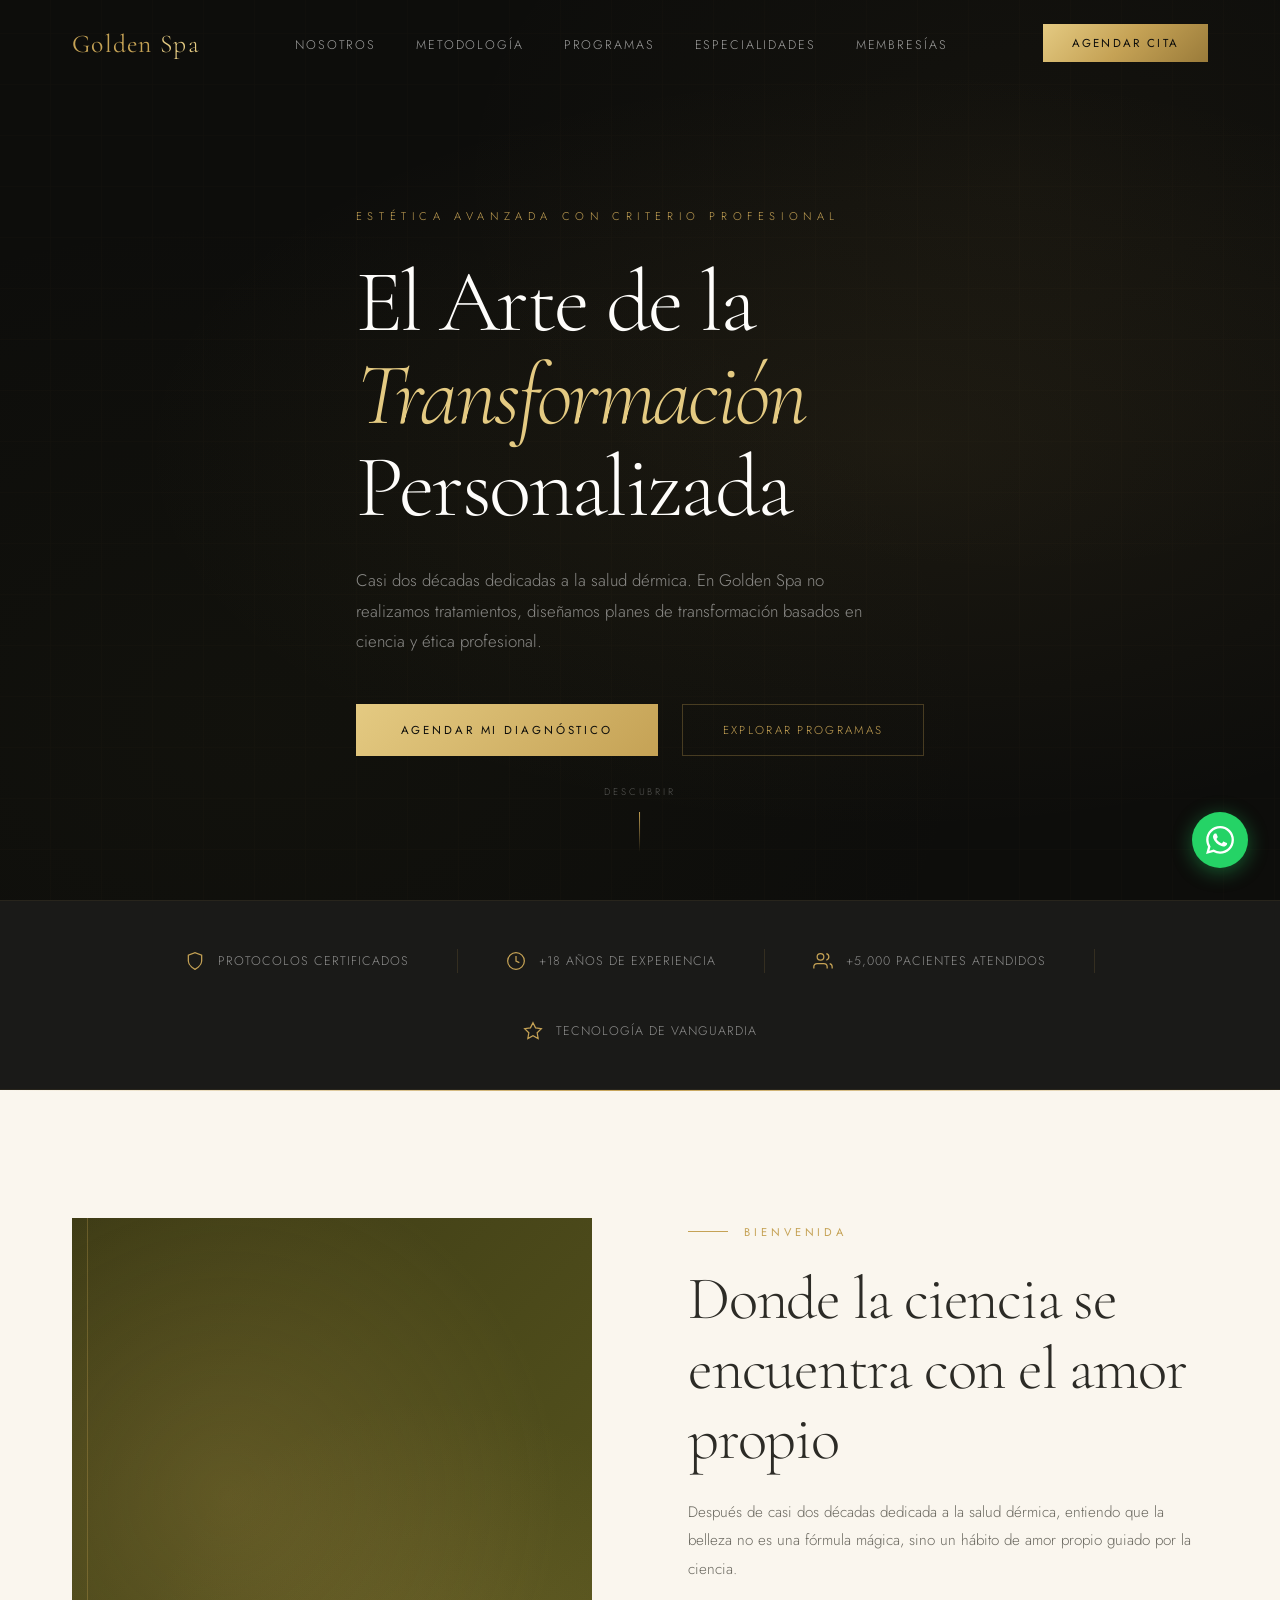
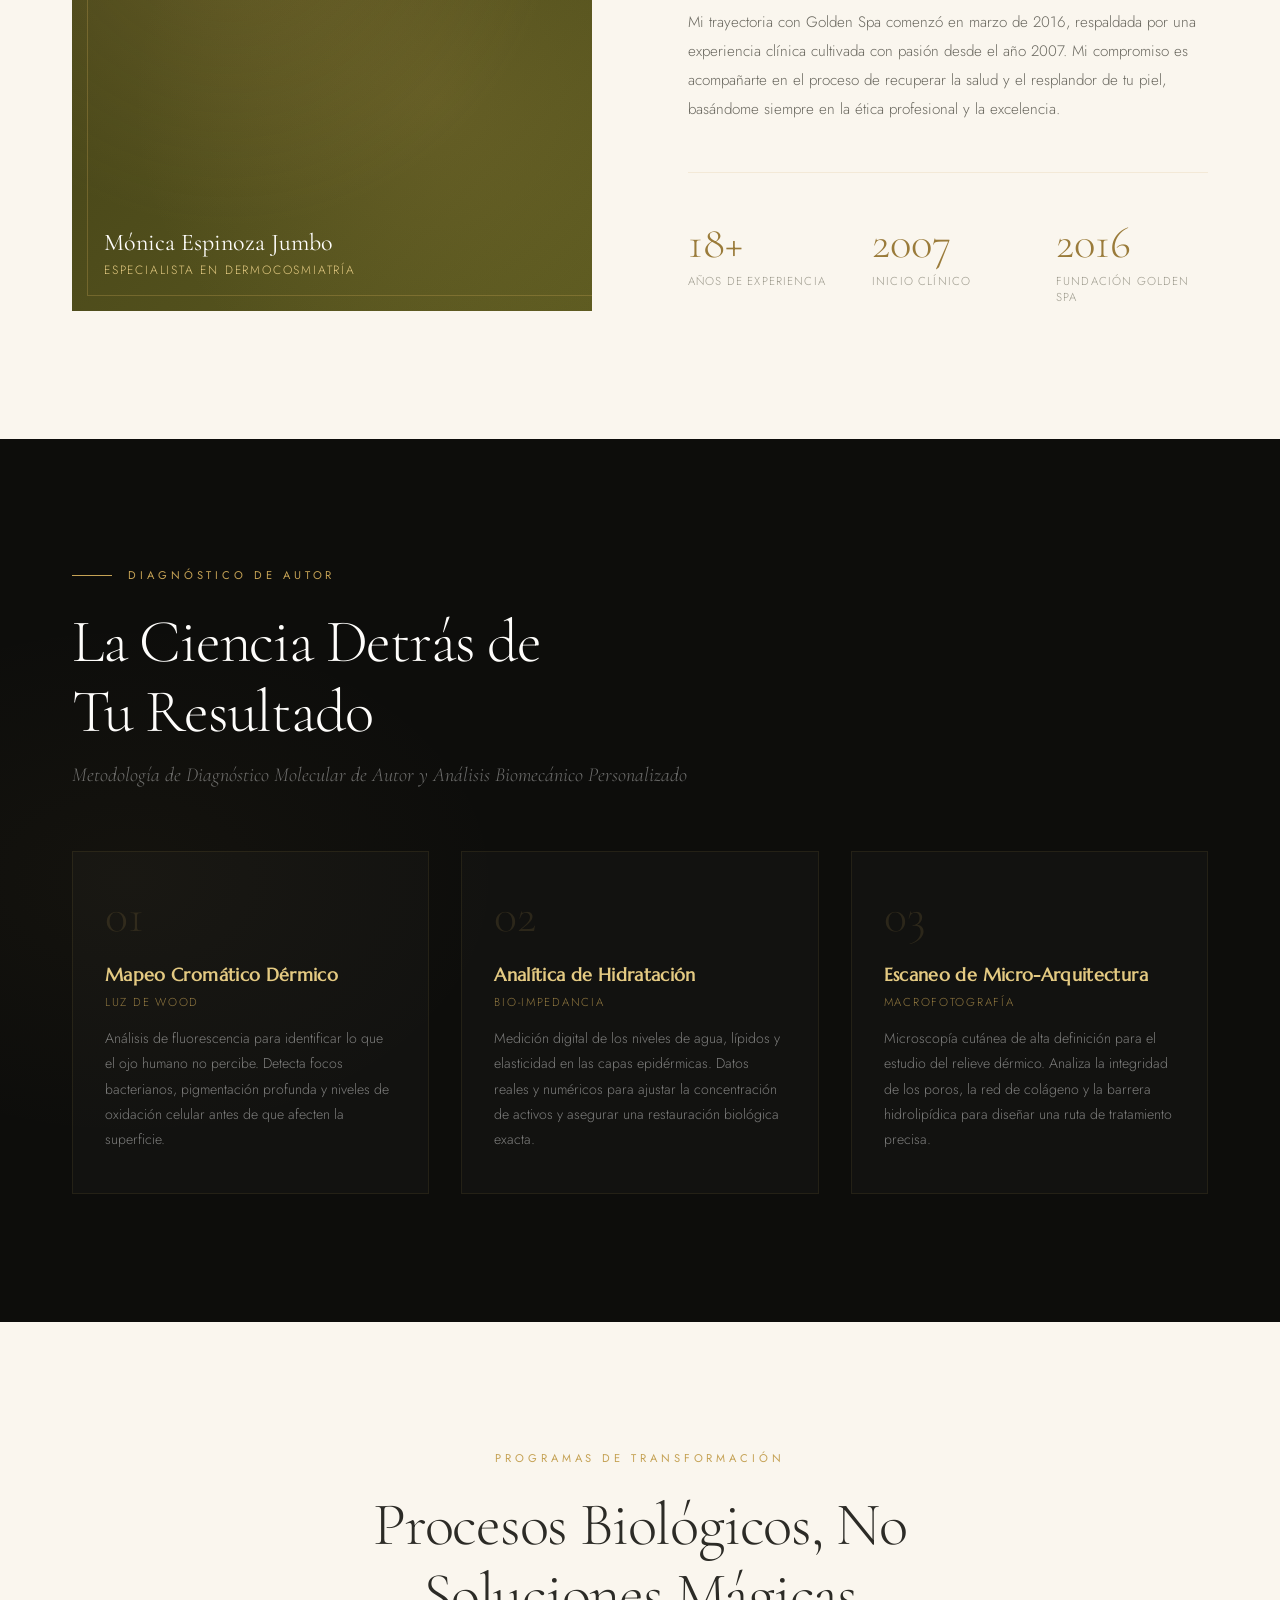
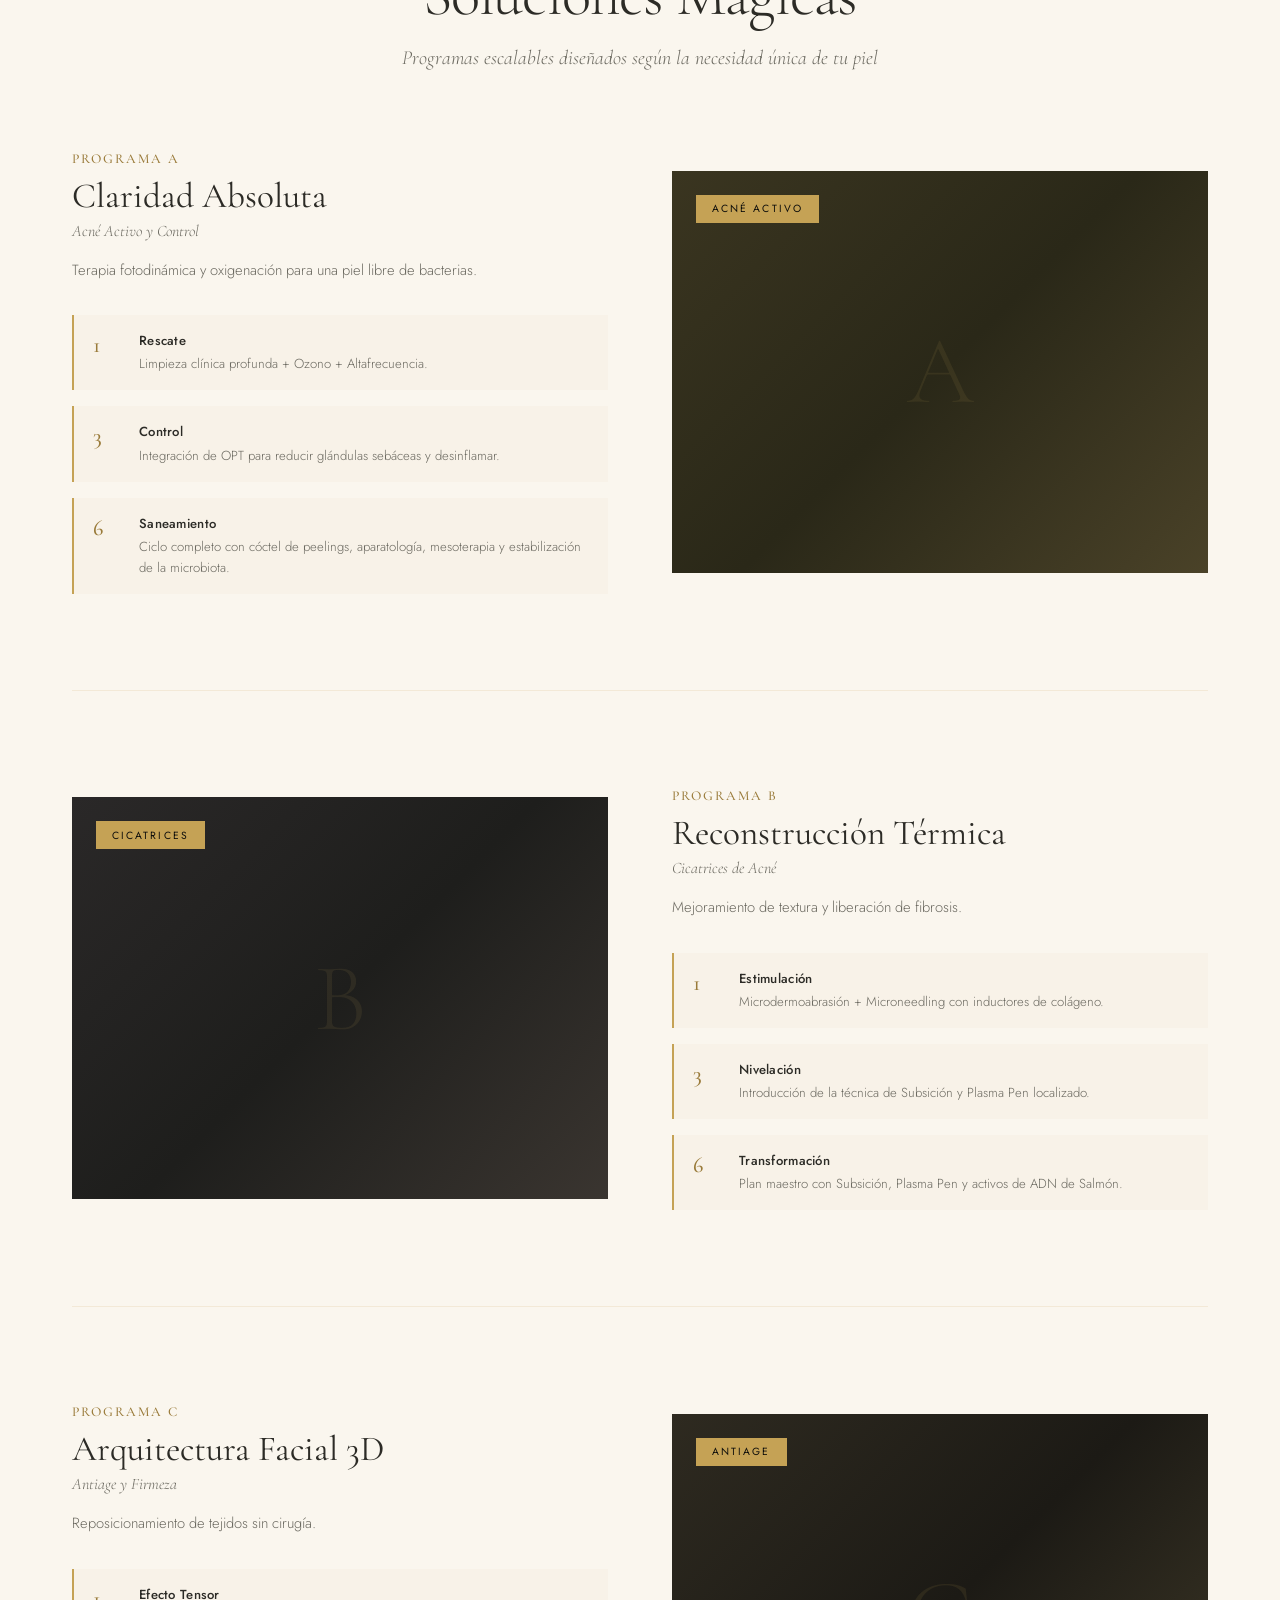
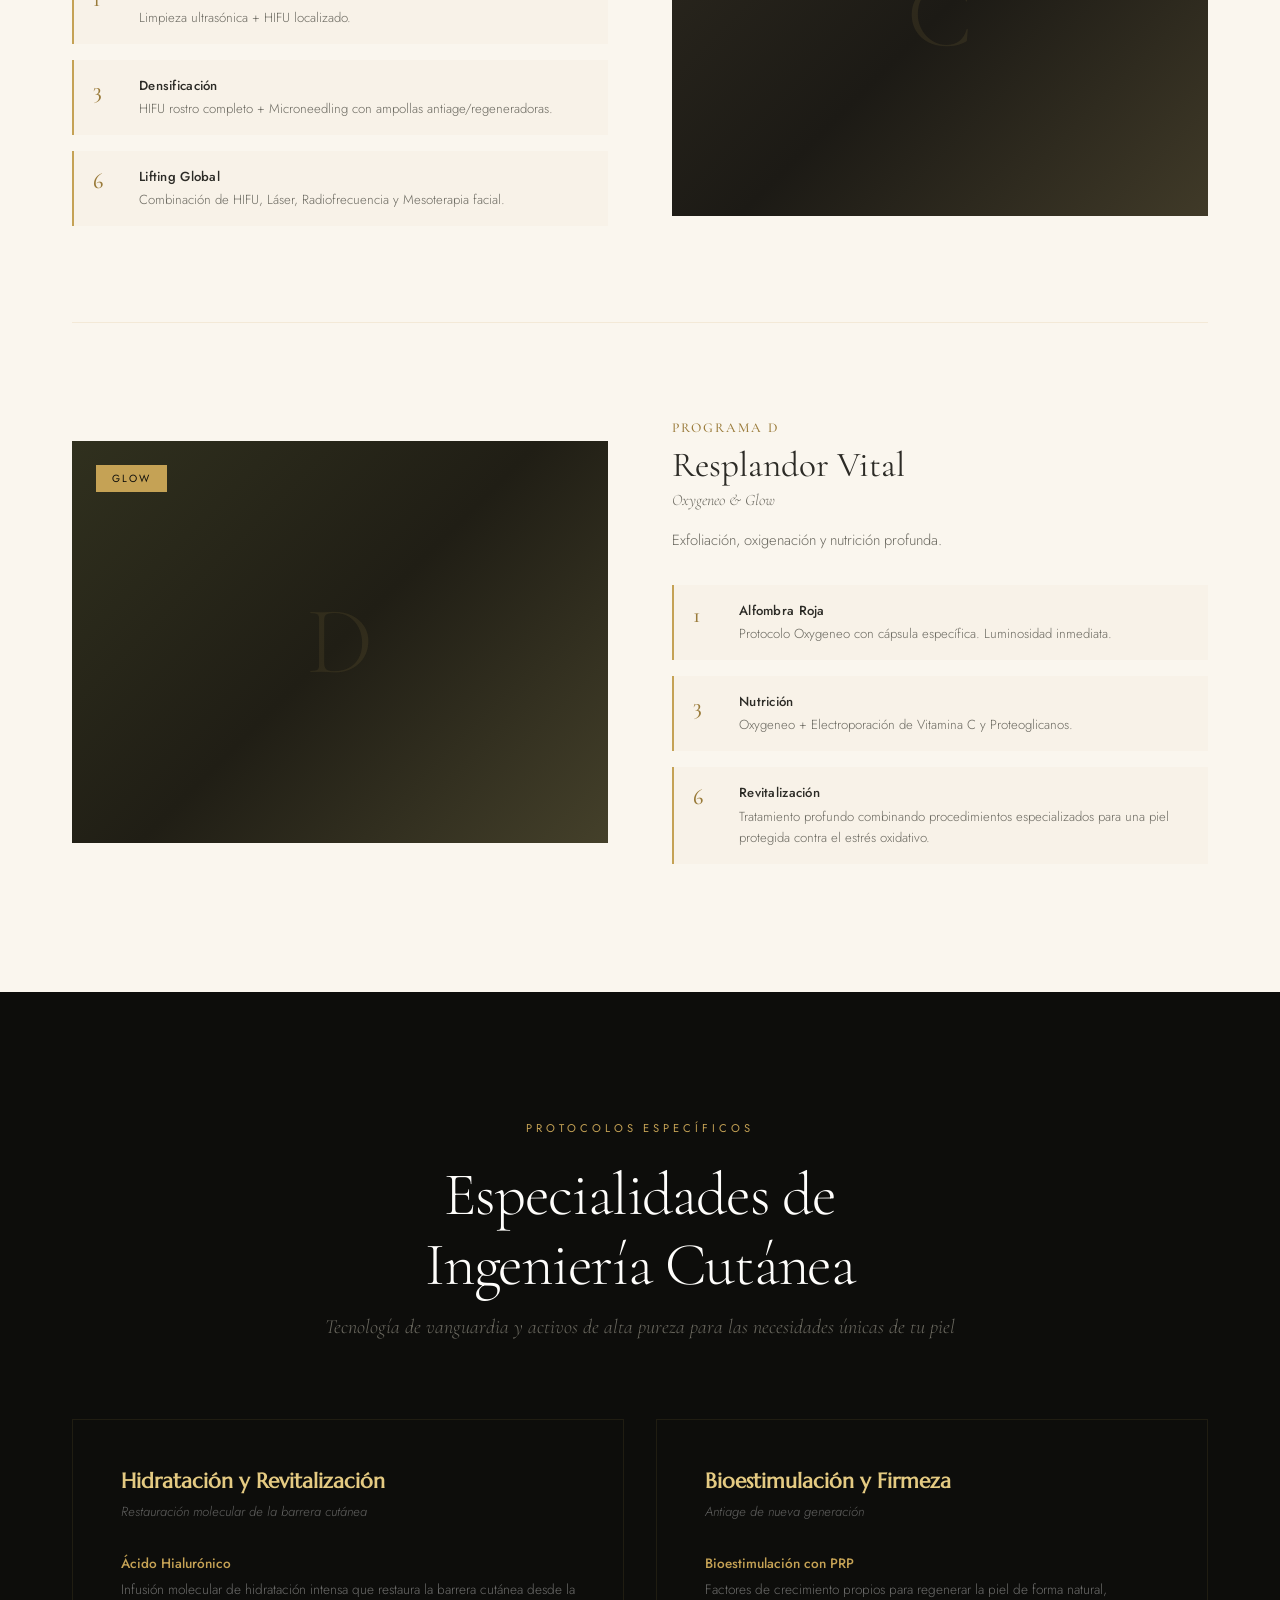
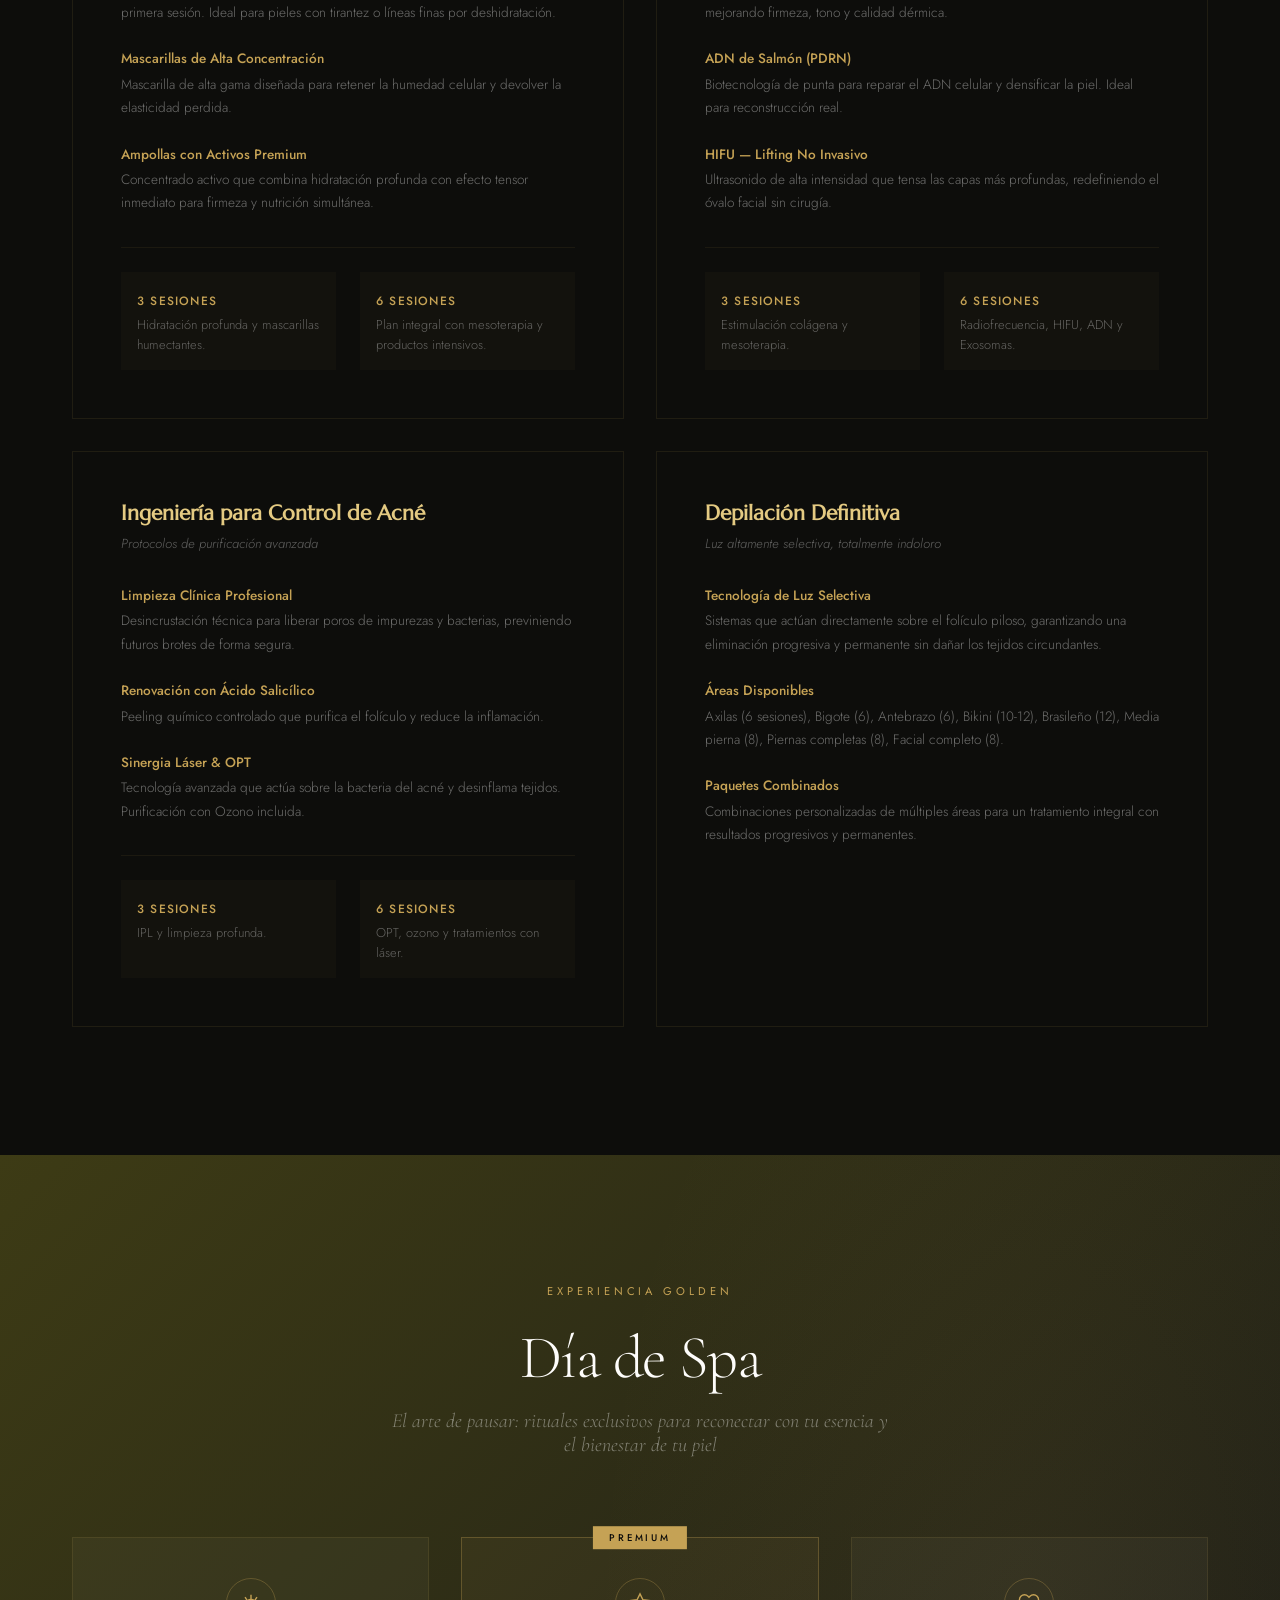
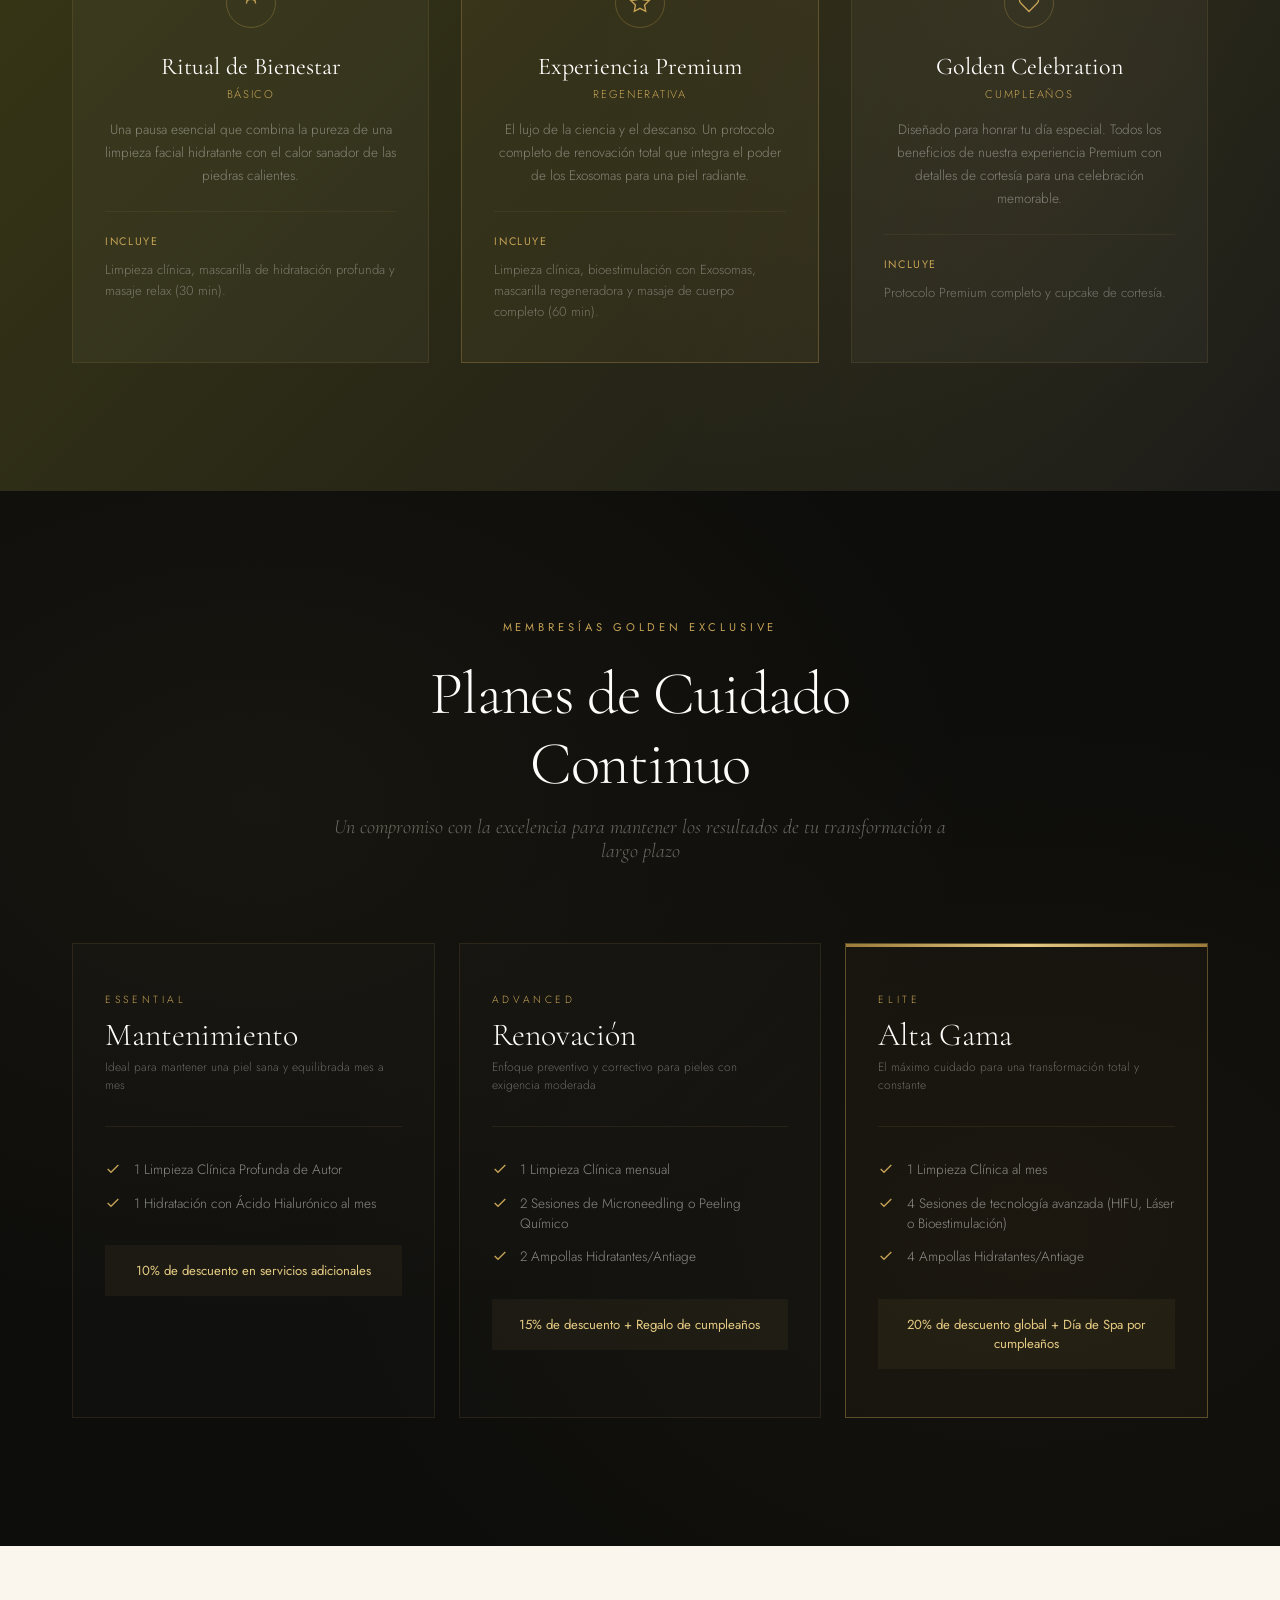
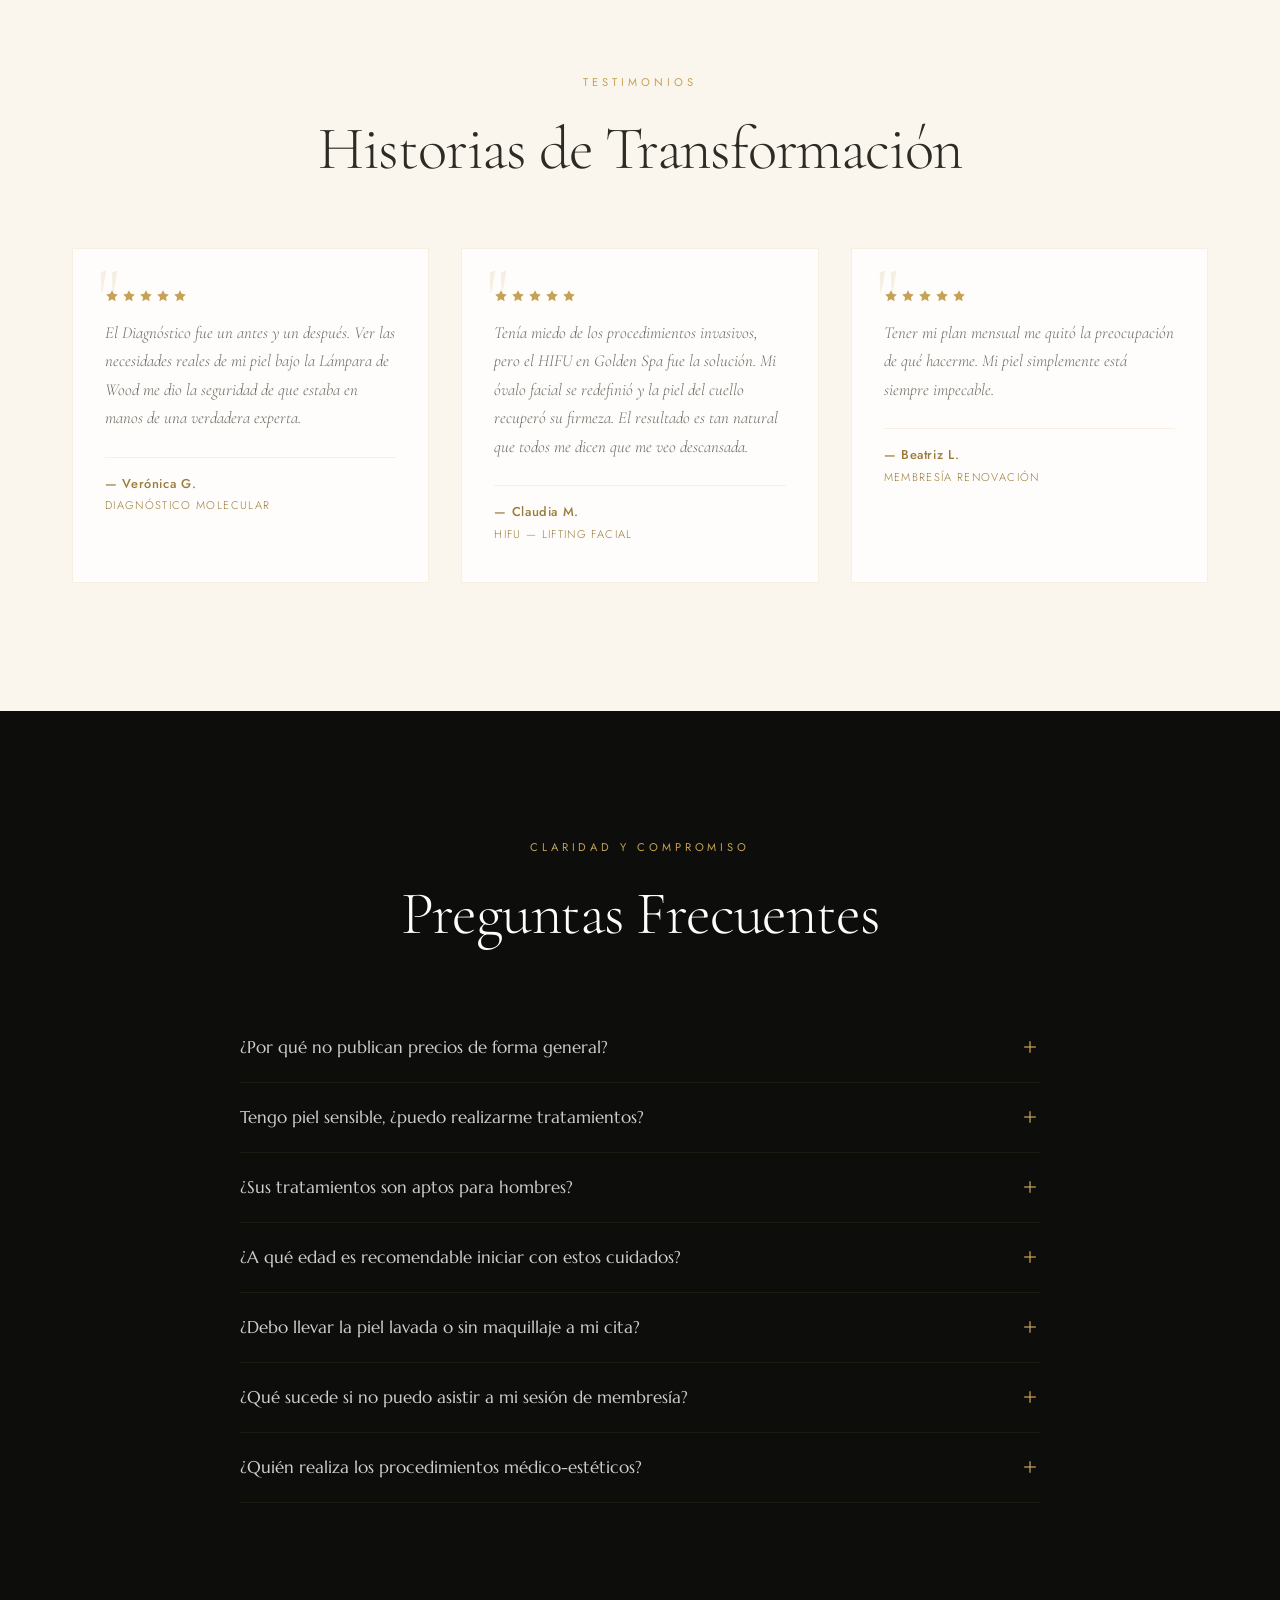
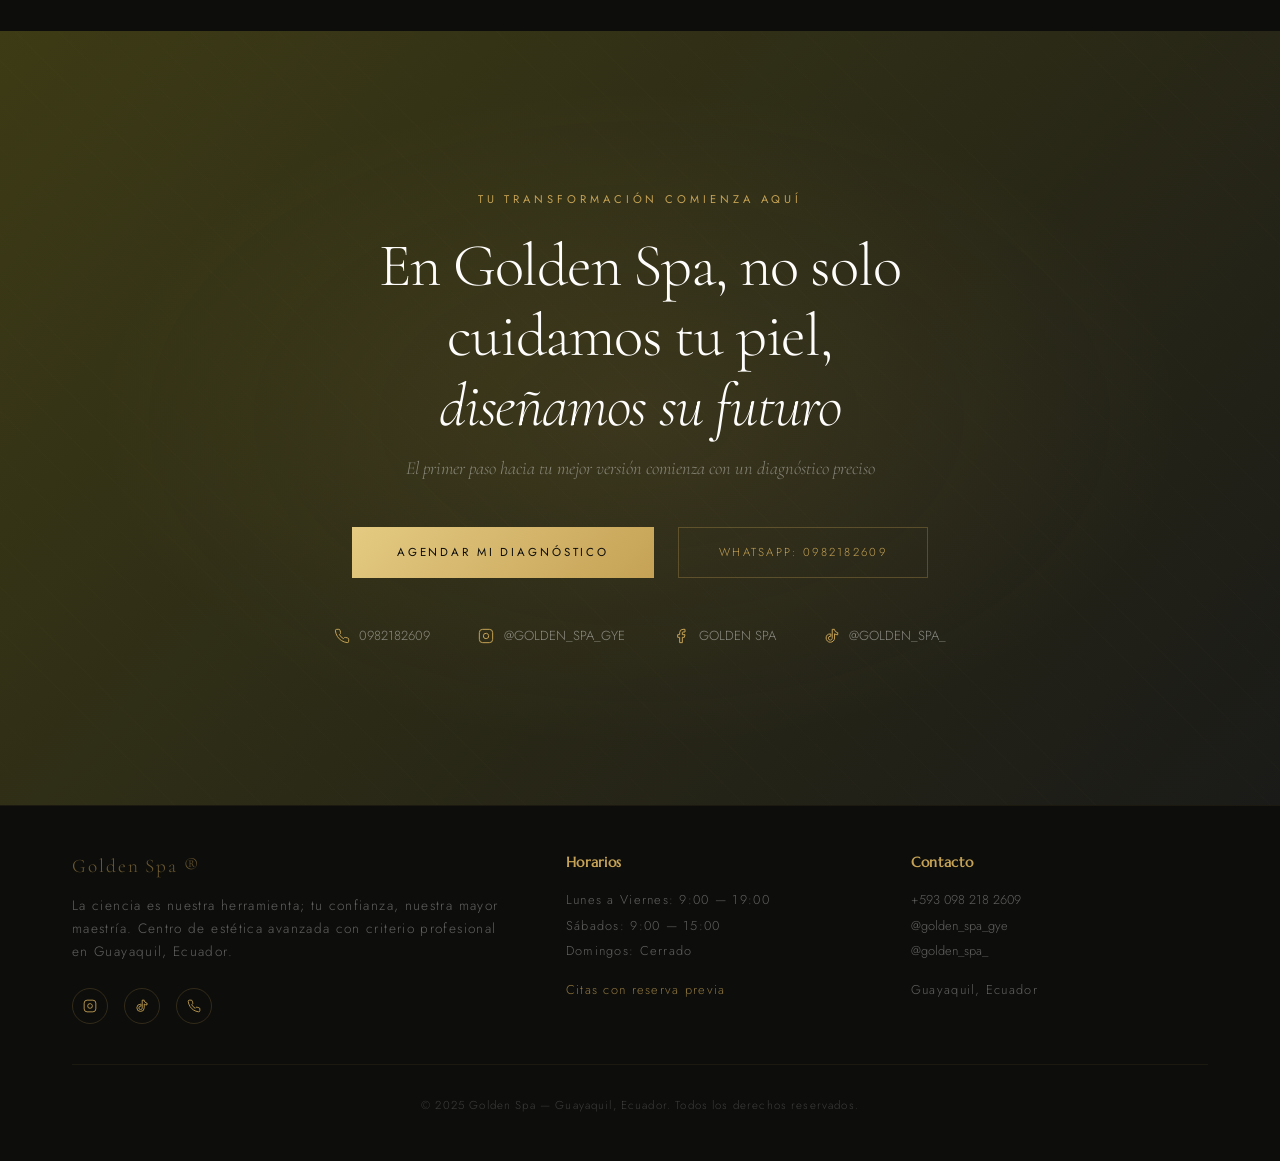
==== index.html @ f1e88d4a "Rename to index.html for GitHub Pages compatibility https://claude.ai/code/session_01TtP6dbR7Qbs9iMr" ====
<!DOCTYPE html>
<html lang="es">
<head>
<meta charset="UTF-8">
<meta name="viewport" content="width=device-width, initial-scale=1.0">
<title>Golden Spa — Estética Avanzada con Criterio Profesional | Guayaquil</title>
<meta name="description" content="Golden Spa: centro de estética avanzada en Guayaquil con +18 años de experiencia en dermocosmiatría. Tratamientos faciales, HIFU, bioestimulación, depilación definitiva y más. Agenda tu diagnóstico personalizado.">
<meta name="keywords" content="spa guayaquil, estética avanzada, dermocosmiatría, tratamiento facial, HIFU, bioestimulación, depilación definitiva, Golden Spa, cuidado de piel, antiage">
<meta name="author" content="Golden Spa">
<meta name="robots" content="index, follow">
<meta name="theme-color" content="#C5A255">

<!-- Open Graph -->
<meta property="og:type" content="website">
<meta property="og:title" content="Golden Spa — Estética Avanzada con Criterio Profesional">
<meta property="og:description" content="Centro de estética avanzada en Guayaquil. +18 años de experiencia en dermocosmiatría. Diagnóstico personalizado y tratamientos de alta gama.">
<meta property="og:url" content="https://goldenspa.ec">
<meta property="og:site_name" content="Golden Spa">
<meta property="og:locale" content="es_EC">

<!-- Twitter Card -->
<meta name="twitter:card" content="summary_large_image">
<meta name="twitter:title" content="Golden Spa — Estética Avanzada con Criterio Profesional">
<meta name="twitter:description" content="Centro de estética avanzada en Guayaquil. +18 años de experiencia en dermocosmiatría.">

<!-- Favicon SVG -->
<link rel="icon" type="image/svg+xml" href="data:image/svg+xml,%3Csvg xmlns='http://www.w3.org/2000/svg' viewBox='0 0 32 32'%3E%3Crect width='32' height='32' rx='4' fill='%230D0D0B'/%3E%3Ctext x='50%25' y='55%25' dominant-baseline='middle' text-anchor='middle' font-family='serif' font-size='20' font-weight='300' fill='%23C5A255'%3EG%3C/text%3E%3C/svg%3E">

<!-- Canonical -->
<link rel="canonical" href="https://goldenspa.ec">

<!-- JSON-LD Structured Data -->
<script type="application/ld+json">
{
  "@context": "https://schema.org",
  "@type": "BeautySalon",
  "name": "Golden Spa",
  "description": "Centro de estética avanzada con criterio profesional. Especialistas en dermocosmiatría con más de 18 años de experiencia.",
  "url": "https://goldenspa.ec",
  "telephone": "+593-098-218-2609",
  "address": {
    "@type": "PostalAddress",
    "addressLocality": "Guayaquil",
    "addressCountry": "EC"
  },
  "founder": {
    "@type": "Person",
    "name": "Mónica Espinoza Jumbo",
    "jobTitle": "Especialista en Dermocosmiatría"
  },
  "foundingDate": "2016-03",
  "sameAs": [
    "https://instagram.com/golden_spa_gye",
    "https://tiktok.com/@golden_spa_"
  ],
  "priceRange": "$$",
  "openingHoursSpecification": {
    "@type": "OpeningHoursSpecification",
    "dayOfWeek": ["Monday", "Tuesday", "Wednesday", "Thursday", "Friday", "Saturday"],
    "opens": "09:00",
    "closes": "19:00"
  },
  "aggregateRating": {
    "@type": "AggregateRating",
    "ratingValue": "5",
    "reviewCount": "150"
  }
}
</script>

<link rel="preconnect" href="https://fonts.googleapis.com">
<link rel="preconnect" href="https://fonts.gstatic.com" crossorigin>
<link href="https://fonts.googleapis.com/css2?family=Cormorant+Garamond:ital,wght@0,300;0,400;0,500;0,600;0,700;1,300;1,400;1,500&family=Marcellus&family=Jost:wght@200;300;400;500;600&display=swap" rel="stylesheet">
<style>
  :root {
    --gold: #C5A255;
    --gold-light: #E4CA82;
    --gold-dark: #9A7B3A;
    --gold-shine: #F5E6B8;
    --cream: #FAF6EE;
    --cream-dark: #F0E8D8;
    --olive: #5C5A20;
    --olive-dark: #3D3B15;
    --charcoal: #1A1A18;
    --warm-black: #0D0D0B;
    --text-dark: #2C2B26;
    --text-medium: #6B6960;
    --text-light: #9E9B8E;
    --white: #FEFDFB;
    --border-subtle: rgba(197,162,85,0.15);
  }

  * { margin:0; padding:0; box-sizing:border-box; }

  html {
    scroll-behavior: smooth;
    font-size: 16px;
  }

  body {
    font-family: 'Jost', sans-serif;
    font-weight: 300;
    color: var(--text-dark);
    background: var(--warm-black);
    overflow-x: hidden;
    -webkit-font-smoothing: antialiased;
  }

  /* ===== UTILITY ===== */
  .container {
    max-width: 1200px;
    margin: 0 auto;
    padding: 0 2rem;
  }

  .section-label {
    font-family: 'Jost', sans-serif;
    font-weight: 400;
    font-size: 0.7rem;
    letter-spacing: 0.35em;
    text-transform: uppercase;
    color: var(--gold);
    display: flex;
    align-items: center;
    gap: 1rem;
    margin-bottom: 1.5rem;
  }
  .section-label::before {
    content: '';
    width: 40px;
    height: 1px;
    background: var(--gold);
  }

  .section-title {
    font-family: 'Cormorant Garamond', serif;
    font-weight: 300;
    font-size: clamp(2.2rem, 5vw, 3.8rem);
    line-height: 1.15;
    letter-spacing: -0.02em;
  }

  .section-subtitle {
    font-family: 'Cormorant Garamond', serif;
    font-weight: 300;
    font-style: italic;
    font-size: 1.25rem;
    color: var(--text-medium);
    margin-top: 1rem;
  }

  .gold-divider {
    width: 60px;
    height: 1px;
    background: linear-gradient(90deg, var(--gold), transparent);
    margin: 2rem 0;
  }

  /* ===== PRELOADER ===== */
  #preloader {
    position: fixed;
    inset: 0;
    background: var(--warm-black);
    z-index: 10000;
    display: flex;
    align-items: center;
    justify-content: center;
    flex-direction: column;
    gap: 2rem;
    transition: opacity 0.8s ease, visibility 0.8s ease;
  }
  #preloader.hidden {
    opacity: 0;
    visibility: hidden;
  }
  #preloader svg {
    width: 80px;
    height: 80px;
  }
  .preloader-text {
    font-family: 'Cormorant Garamond', serif;
    font-size: 0.85rem;
    letter-spacing: 0.4em;
    text-transform: uppercase;
    color: var(--gold);
    animation: pulse 1.5s ease-in-out infinite;
  }
  @keyframes pulse {
    0%,100% { opacity: 0.4; }
    50% { opacity: 1; }
  }

  /* ===== NAVIGATION ===== */
  nav {
    position: fixed;
    top: 0;
    left: 0;
    right: 0;
    z-index: 1000;
    padding: 1.5rem 0;
    transition: all 0.5s ease;
  }
  nav.scrolled {
    background: rgba(13,13,11,0.92);
    backdrop-filter: blur(20px);
    -webkit-backdrop-filter: blur(20px);
    padding: 1rem 0;
    border-bottom: 1px solid rgba(197,162,85,0.1);
  }
  nav .container {
    display: flex;
    align-items: center;
    justify-content: space-between;
  }
  .nav-logo {
    font-family: 'Cormorant Garamond', serif;
    font-size: 1.6rem;
    font-weight: 400;
    color: var(--gold);
    text-decoration: none;
    letter-spacing: 0.05em;
  }
  .nav-logo span {
    font-weight: 300;
    color: var(--gold-light);
  }
  .nav-links {
    display: flex;
    gap: 2.5rem;
    list-style: none;
  }
  .nav-links a {
    font-family: 'Jost', sans-serif;
    font-weight: 300;
    font-size: 0.78rem;
    letter-spacing: 0.15em;
    text-transform: uppercase;
    color: rgba(255,255,255,0.6);
    text-decoration: none;
    transition: color 0.3s;
    position: relative;
  }
  .nav-links a::after {
    content: '';
    position: absolute;
    bottom: -4px;
    left: 0;
    width: 0;
    height: 1px;
    background: var(--gold);
    transition: width 0.3s;
  }
  .nav-links a:hover { color: var(--gold-light); }
  .nav-links a:hover::after { width: 100%; }

  .nav-cta {
    font-family: 'Jost', sans-serif;
    font-weight: 400;
    font-size: 0.72rem;
    letter-spacing: 0.2em;
    text-transform: uppercase;
    color: var(--warm-black);
    background: linear-gradient(135deg, var(--gold-light), var(--gold), var(--gold-dark));
    padding: 0.7rem 1.8rem;
    border: none;
    cursor: pointer;
    text-decoration: none;
    transition: all 0.3s;
  }
  .nav-cta:hover {
    transform: translateY(-1px);
    box-shadow: 0 4px 20px rgba(197,162,85,0.3);
  }

  .menu-toggle {
    display: none;
    flex-direction: column;
    gap: 5px;
    cursor: pointer;
    background: none;
    border: none;
    padding: 5px;
  }
  .menu-toggle span {
    width: 24px;
    height: 1px;
    background: var(--gold);
    transition: 0.3s;
  }

  /* ===== HERO ===== */
  .hero {
    min-height: 100vh;
    display: flex;
    align-items: center;
    position: relative;
    overflow: hidden;
    background: var(--warm-black);
  }
  .hero-bg {
    position: absolute;
    inset: 0;
    background:
      radial-gradient(ellipse at 70% 50%, rgba(197,162,85,0.08) 0%, transparent 60%),
      radial-gradient(ellipse at 20% 80%, rgba(92,90,32,0.06) 0%, transparent 50%),
      radial-gradient(ellipse at 80% 20%, rgba(197,162,85,0.04) 0%, transparent 40%);
  }
  .hero-pattern {
    position: absolute;
    inset: 0;
    opacity: 0.03;
    background-image: repeating-linear-gradient(
      0deg, transparent, transparent 50px, rgba(197,162,85,0.5) 50px, rgba(197,162,85,0.5) 51px
    ),
    repeating-linear-gradient(
      90deg, transparent, transparent 50px, rgba(197,162,85,0.5) 50px, rgba(197,162,85,0.5) 51px
    );
  }
  .hero-content {
    position: relative;
    z-index: 2;
    max-width: 750px;
    padding: 8rem 0 4rem;
  }
  .hero-eyebrow {
    font-family: 'Jost', sans-serif;
    font-weight: 300;
    font-size: 0.7rem;
    letter-spacing: 0.5em;
    text-transform: uppercase;
    color: var(--gold);
    margin-bottom: 2rem;
    opacity: 0;
    animation: fadeUp 1s 0.5s forwards;
  }
  .hero h1 {
    font-family: 'Cormorant Garamond', serif;
    font-weight: 300;
    font-size: clamp(3rem, 7vw, 5.5rem);
    line-height: 1.05;
    color: var(--white);
    letter-spacing: -0.03em;
    opacity: 0;
    animation: fadeUp 1s 0.7s forwards;
  }
  .hero h1 em {
    font-style: italic;
    color: var(--gold-light);
    font-weight: 300;
  }
  .hero-desc {
    font-size: 1.05rem;
    line-height: 1.8;
    color: rgba(255,255,255,0.5);
    margin-top: 2rem;
    max-width: 520px;
    opacity: 0;
    animation: fadeUp 1s 0.9s forwards;
  }
  .hero-actions {
    display: flex;
    gap: 1.5rem;
    margin-top: 3rem;
    align-items: center;
    opacity: 0;
    animation: fadeUp 1s 1.1s forwards;
  }
  .btn-primary {
    font-family: 'Jost', sans-serif;
    font-weight: 400;
    font-size: 0.72rem;
    letter-spacing: 0.25em;
    text-transform: uppercase;
    color: var(--warm-black);
    background: linear-gradient(135deg, var(--gold-light), var(--gold));
    padding: 1.1rem 2.8rem;
    border: none;
    cursor: pointer;
    text-decoration: none;
    display: inline-block;
    transition: all 0.4s;
    position: relative;
    overflow: hidden;
  }
  .btn-primary::before {
    content: '';
    position: absolute;
    top: 0;
    left: -100%;
    width: 100%;
    height: 100%;
    background: linear-gradient(90deg, transparent, rgba(255,255,255,0.3), transparent);
    transition: left 0.6s;
  }
  .btn-primary:hover::before { left: 100%; }
  .btn-primary:hover {
    transform: translateY(-2px);
    box-shadow: 0 8px 30px rgba(197,162,85,0.35);
  }

  .btn-outline {
    font-family: 'Jost', sans-serif;
    font-weight: 300;
    font-size: 0.72rem;
    letter-spacing: 0.2em;
    text-transform: uppercase;
    color: var(--gold);
    border: 1px solid rgba(197,162,85,0.3);
    padding: 1.05rem 2.5rem;
    background: transparent;
    cursor: pointer;
    text-decoration: none;
    display: inline-block;
    transition: all 0.3s;
  }
  .btn-outline:hover {
    border-color: var(--gold);
    background: rgba(197,162,85,0.08);
  }

  .hero-scroll-indicator {
    position: absolute;
    bottom: 3rem;
    left: 50%;
    transform: translateX(-50%);
    display: flex;
    flex-direction: column;
    align-items: center;
    gap: 0.8rem;
    opacity: 0;
    animation: fadeIn 1s 1.5s forwards;
  }
  .hero-scroll-indicator span {
    font-size: 0.6rem;
    letter-spacing: 0.3em;
    text-transform: uppercase;
    color: rgba(255,255,255,0.3);
  }
  .scroll-line {
    width: 1px;
    height: 40px;
    background: linear-gradient(to bottom, var(--gold), transparent);
    animation: scrollPulse 2s ease-in-out infinite;
  }

  @keyframes fadeUp {
    from { opacity:0; transform:translateY(30px); }
    to { opacity:1; transform:translateY(0); }
  }
  @keyframes fadeIn {
    from { opacity:0; }
    to { opacity:1; }
  }
  @keyframes scrollPulse {
    0%,100% { opacity: 0.3; transform: scaleY(1); }
    50% { opacity: 1; transform: scaleY(1.2); }
  }

  /* ===== ABOUT / BIENVENIDA ===== */
  .about {
    background: var(--cream);
    padding: 8rem 0;
    position: relative;
  }
  .about::before {
    content: '';
    position: absolute;
    top: 0;
    left: 0;
    right: 0;
    height: 1px;
    background: linear-gradient(90deg, transparent, var(--gold), transparent);
  }
  .about-grid {
    display: grid;
    grid-template-columns: 1fr 1fr;
    gap: 6rem;
    align-items: center;
  }
  .about-image {
    position: relative;
    aspect-ratio: 3/4;
    overflow: hidden;
  }
  .about-image-inner {
    width: 100%;
    height: 100%;
    background: linear-gradient(135deg, var(--olive-dark), var(--olive));
    position: relative;
    overflow: hidden;
  }
  .about-image-inner::after {
    content: '';
    position: absolute;
    inset: 0;
    background:
      radial-gradient(circle at 30% 40%, rgba(197,162,85,0.2), transparent 60%),
      radial-gradient(circle at 70% 70%, rgba(197,162,85,0.15), transparent 50%);
  }
  .about-image-frame {
    position: absolute;
    top: -15px;
    right: -15px;
    bottom: 15px;
    left: 15px;
    border: 1px solid var(--gold);
    opacity: 0.3;
    pointer-events: none;
  }
  .about-image-label {
    position: absolute;
    bottom: 2rem;
    left: 2rem;
    z-index: 2;
    color: var(--white);
  }
  .about-image-label h3 {
    font-family: 'Cormorant Garamond', serif;
    font-weight: 400;
    font-size: 1.5rem;
  }
  .about-image-label p {
    font-size: 0.75rem;
    letter-spacing: 0.15em;
    text-transform: uppercase;
    color: var(--gold-light);
    margin-top: 0.3rem;
  }

  .about-text .section-title { color: var(--text-dark); }
  .about-text p {
    line-height: 1.9;
    color: var(--text-medium);
    margin-top: 1.5rem;
    font-size: 0.95rem;
  }
  .about-stats {
    display: grid;
    grid-template-columns: repeat(3, 1fr);
    gap: 2rem;
    margin-top: 3rem;
    padding-top: 3rem;
    border-top: 1px solid var(--border-subtle);
  }
  .stat-number {
    font-family: 'Cormorant Garamond', serif;
    font-size: 2.8rem;
    font-weight: 300;
    color: var(--gold-dark);
    line-height: 1;
  }
  .stat-label {
    font-size: 0.72rem;
    letter-spacing: 0.1em;
    text-transform: uppercase;
    color: var(--text-light);
    margin-top: 0.5rem;
  }

  /* ===== METODOLOGÍA ===== */
  .methodology {
    background: var(--warm-black);
    padding: 8rem 0;
    position: relative;
    overflow: hidden;
  }
  .methodology::before {
    content: '';
    position: absolute;
    top: 50%;
    left: -20%;
    width: 60%;
    height: 60%;
    transform: translateY(-50%);
    background: radial-gradient(ellipse, rgba(197,162,85,0.04), transparent 70%);
  }
  .methodology .section-title { color: var(--white); margin-bottom: 1rem; }
  .methodology .section-subtitle { color: rgba(255,255,255,0.4); margin-bottom: 4rem; }

  .method-cards {
    display: grid;
    grid-template-columns: repeat(3, 1fr);
    gap: 2rem;
    position: relative;
  }
  .method-card {
    background: rgba(255,255,255,0.02);
    border: 1px solid rgba(197,162,85,0.1);
    padding: 2.5rem 2rem;
    transition: all 0.5s;
    position: relative;
    overflow: hidden;
  }
  .method-card::before {
    content: '';
    position: absolute;
    top: 0;
    left: 0;
    right: 0;
    height: 2px;
    background: linear-gradient(90deg, var(--gold), transparent);
    opacity: 0;
    transition: opacity 0.5s;
  }
  .method-card:hover {
    background: rgba(197,162,85,0.04);
    border-color: rgba(197,162,85,0.25);
    transform: translateY(-4px);
  }
  .method-card:hover::before { opacity: 1; }

  .method-number {
    font-family: 'Cormorant Garamond', serif;
    font-size: 3rem;
    font-weight: 300;
    color: rgba(197,162,85,0.15);
    line-height: 1;
    margin-bottom: 1.5rem;
  }
  .method-card h3 {
    font-family: 'Marcellus', serif;
    font-size: 1.1rem;
    color: var(--gold-light);
    margin-bottom: 0.5rem;
    letter-spacing: 0.02em;
  }
  .method-card h4 {
    font-family: 'Jost', sans-serif;
    font-weight: 300;
    font-size: 0.72rem;
    letter-spacing: 0.15em;
    text-transform: uppercase;
    color: var(--gold);
    margin-bottom: 1rem;
    opacity: 0.7;
  }
  .method-card p {
    font-size: 0.88rem;
    line-height: 1.8;
    color: rgba(255,255,255,0.45);
  }

  /* ===== PROGRAMAS ===== */
  .programs {
    background: var(--cream);
    padding: 8rem 0;
    position: relative;
  }
  .programs-header {
    text-align: center;
    max-width: 650px;
    margin: 0 auto 5rem;
  }
  .programs-header .section-label { justify-content: center; }
  .programs-header .section-label::before { display: none; }
  .programs-header .section-title { color: var(--text-dark); }

  .program-item {
    display: grid;
    grid-template-columns: 1fr 1fr;
    gap: 4rem;
    align-items: center;
    margin-bottom: 6rem;
    padding-bottom: 6rem;
    border-bottom: 1px solid var(--border-subtle);
  }
  .program-item:last-child {
    margin-bottom: 0;
    padding-bottom: 0;
    border-bottom: none;
  }
  .program-item:nth-child(even) .program-visual { order: 2; }
  .program-item:nth-child(even) .program-info { order: 1; }

  .program-visual {
    aspect-ratio: 4/3;
    position: relative;
    overflow: hidden;
  }
  .program-visual-inner {
    width: 100%;
    height: 100%;
    position: relative;
  }
  .program-visual-bg {
    width: 100%;
    height: 100%;
    display: flex;
    align-items: center;
    justify-content: center;
    font-family: 'Cormorant Garamond', serif;
    font-size: 6rem;
    font-weight: 300;
    color: rgba(197,162,85,0.1);
  }
  .pv-a { background: linear-gradient(135deg, #3a3520 0%, #2a2818 50%, #4a4228 100%); }
  .pv-b { background: linear-gradient(135deg, #2a2828 0%, #1e1e1c 50%, #3a3530 100%); }
  .pv-c { background: linear-gradient(135deg, #2e2a20 0%, #1c1a15 50%, #403a28 100%); }
  .pv-d { background: linear-gradient(135deg, #30301e 0%, #201e15 50%, #44402a 100%); }

  .program-badge {
    position: absolute;
    top: 1.5rem;
    left: 1.5rem;
    font-family: 'Jost', sans-serif;
    font-weight: 400;
    font-size: 0.65rem;
    letter-spacing: 0.2em;
    text-transform: uppercase;
    color: var(--warm-black);
    background: var(--gold);
    padding: 0.4rem 1rem;
  }

  .program-info .program-letter {
    font-family: 'Cormorant Garamond', serif;
    font-size: 0.85rem;
    font-weight: 500;
    letter-spacing: 0.15em;
    color: var(--gold-dark);
    text-transform: uppercase;
    margin-bottom: 0.5rem;
  }
  .program-info h3 {
    font-family: 'Cormorant Garamond', serif;
    font-size: 2.2rem;
    font-weight: 400;
    color: var(--text-dark);
    line-height: 1.2;
  }
  .program-info h3 span {
    display: block;
    font-size: 1rem;
    font-weight: 300;
    font-style: italic;
    color: var(--text-medium);
    margin-top: 0.3rem;
  }
  .program-info > p {
    font-size: 0.92rem;
    line-height: 1.8;
    color: var(--text-medium);
    margin-top: 1rem;
  }
  .program-tiers {
    display: flex;
    flex-direction: column;
    gap: 1rem;
    margin-top: 2rem;
  }
  .tier {
    display: flex;
    gap: 1rem;
    align-items: flex-start;
    padding: 1rem 1.2rem;
    background: rgba(197,162,85,0.04);
    border-left: 2px solid var(--gold);
    transition: background 0.3s;
  }
  .tier:hover { background: rgba(197,162,85,0.08); }
  .tier-sessions {
    font-family: 'Cormorant Garamond', serif;
    font-size: 1.4rem;
    font-weight: 500;
    color: var(--gold-dark);
    white-space: nowrap;
    min-width: 30px;
  }
  .tier-info h4 {
    font-family: 'Jost', sans-serif;
    font-weight: 500;
    font-size: 0.82rem;
    color: var(--text-dark);
    letter-spacing: 0.02em;
  }
  .tier-info p {
    font-size: 0.82rem;
    color: var(--text-medium);
    line-height: 1.6;
    margin-top: 0.2rem;
  }

  /* ===== ESPECIALIDADES ===== */
  .specialties {
    background: var(--warm-black);
    padding: 8rem 0;
    position: relative;
  }
  .specialties-header {
    text-align: center;
    max-width: 650px;
    margin: 0 auto 5rem;
  }
  .specialties-header .section-label { justify-content: center; }
  .specialties-header .section-label::before { display: none; }
  .specialties-header .section-title { color: var(--white); }

  .spec-grid {
    display: grid;
    grid-template-columns: repeat(2, 1fr);
    gap: 2rem;
  }
  .spec-category {
    border: 1px solid rgba(197,162,85,0.1);
    padding: 3rem;
    position: relative;
    overflow: hidden;
    transition: all 0.5s;
  }
  .spec-category::after {
    content: '';
    position: absolute;
    bottom: 0;
    left: 0;
    right: 0;
    height: 2px;
    background: linear-gradient(90deg, transparent, var(--gold), transparent);
    opacity: 0;
    transition: opacity 0.5s;
  }
  .spec-category:hover { border-color: rgba(197,162,85,0.25); }
  .spec-category:hover::after { opacity: 1; }

  .spec-category h3 {
    font-family: 'Marcellus', serif;
    font-size: 1.3rem;
    color: var(--gold-light);
    margin-bottom: 0.5rem;
  }
  .spec-category > p {
    font-size: 0.82rem;
    color: rgba(255,255,255,0.35);
    font-style: italic;
    margin-bottom: 2rem;
  }

  .spec-items {
    display: flex;
    flex-direction: column;
    gap: 1.5rem;
  }
  .spec-item h4 {
    font-family: 'Jost', sans-serif;
    font-weight: 500;
    font-size: 0.85rem;
    color: var(--gold);
    margin-bottom: 0.3rem;
  }
  .spec-item p {
    font-size: 0.85rem;
    line-height: 1.7;
    color: rgba(255,255,255,0.4);
  }

  .spec-packages {
    margin-top: 2rem;
    padding-top: 1.5rem;
    border-top: 1px solid rgba(197,162,85,0.08);
    display: flex;
    gap: 1.5rem;
  }
  .spec-pkg {
    flex: 1;
    padding: 1rem;
    background: rgba(197,162,85,0.03);
  }
  .spec-pkg strong {
    font-family: 'Jost', sans-serif;
    font-weight: 500;
    font-size: 0.75rem;
    color: var(--gold);
    text-transform: uppercase;
    letter-spacing: 0.1em;
  }
  .spec-pkg p {
    font-size: 0.8rem;
    color: rgba(255,255,255,0.35);
    margin-top: 0.3rem;
    line-height: 1.5;
  }

  /* ===== DÍA DE SPA ===== */
  .spa-day {
    background: linear-gradient(135deg, var(--olive-dark) 0%, var(--charcoal) 100%);
    padding: 8rem 0;
    position: relative;
    overflow: hidden;
  }
  .spa-day::before {
    content: '';
    position: absolute;
    top: -50%;
    right: -20%;
    width: 80%;
    height: 200%;
    background: radial-gradient(ellipse, rgba(197,162,85,0.06), transparent 60%);
  }
  .spa-day-header {
    text-align: center;
    margin-bottom: 5rem;
    position: relative;
    z-index: 2;
  }
  .spa-day-header .section-label { justify-content: center; }
  .spa-day-header .section-label::before { display: none; }
  .spa-day-header .section-title { color: var(--white); }
  .spa-day-header .section-subtitle {
    color: rgba(255,255,255,0.4);
    max-width: 500px;
    margin: 1rem auto 0;
  }

  .spa-rituals {
    display: grid;
    grid-template-columns: repeat(3, 1fr);
    gap: 2rem;
    position: relative;
    z-index: 2;
  }
  .ritual-card {
    background: rgba(255,255,255,0.03);
    border: 1px solid rgba(197,162,85,0.12);
    padding: 2.5rem 2rem;
    text-align: center;
    transition: all 0.5s;
    position: relative;
  }
  .ritual-card.featured {
    background: rgba(197,162,85,0.06);
    border-color: rgba(197,162,85,0.3);
    transform: scale(1.03);
  }
  .ritual-card.featured::before {
    content: 'PREMIUM';
    position: absolute;
    top: 0;
    left: 50%;
    transform: translateX(-50%) translateY(-50%);
    font-family: 'Jost', sans-serif;
    font-weight: 500;
    font-size: 0.6rem;
    letter-spacing: 0.3em;
    color: var(--warm-black);
    background: var(--gold);
    padding: 0.3rem 1rem;
  }
  .ritual-card:hover {
    border-color: rgba(197,162,85,0.35);
    transform: translateY(-4px);
  }
  .ritual-card.featured:hover { transform: scale(1.03) translateY(-4px); }

  .ritual-icon {
    width: 50px;
    height: 50px;
    margin: 0 auto 1.5rem;
    border: 1px solid rgba(197,162,85,0.3);
    border-radius: 50%;
    display: flex;
    align-items: center;
    justify-content: center;
  }
  .ritual-icon svg {
    width: 22px;
    height: 22px;
    stroke: var(--gold);
    fill: none;
    stroke-width: 1.5;
  }

  .ritual-card h3 {
    font-family: 'Cormorant Garamond', serif;
    font-size: 1.5rem;
    font-weight: 400;
    color: var(--white);
    margin-bottom: 0.3rem;
  }
  .ritual-card h3 small {
    display: block;
    font-size: 0.7rem;
    font-family: 'Jost', sans-serif;
    letter-spacing: 0.15em;
    text-transform: uppercase;
    color: var(--gold);
    font-weight: 300;
    margin-top: 0.3rem;
  }
  .ritual-card > p {
    font-size: 0.85rem;
    line-height: 1.7;
    color: rgba(255,255,255,0.4);
    margin: 1rem 0 1.5rem;
  }
  .ritual-includes {
    text-align: left;
    padding-top: 1rem;
    border-top: 1px solid rgba(197,162,85,0.08);
  }
  .ritual-includes strong {
    font-size: 0.68rem;
    letter-spacing: 0.15em;
    text-transform: uppercase;
    color: var(--gold);
    font-weight: 400;
  }
  .ritual-includes p {
    font-size: 0.82rem;
    color: rgba(255,255,255,0.35);
    line-height: 1.6;
    margin-top: 0.5rem;
  }

  /* ===== DEPILACIÓN ===== */
  .depilation {
    background: var(--cream);
    padding: 8rem 0;
  }
  .depilation-grid {
    display: grid;
    grid-template-columns: 1fr 1fr;
    gap: 5rem;
    align-items: start;
  }
  .depilation-info .section-title { color: var(--text-dark); }
  .depilation-info > p {
    font-size: 0.92rem;
    line-height: 1.8;
    color: var(--text-medium);
    margin-top: 1.5rem;
  }

  .area-table {
    margin-top: 2.5rem;
  }
  .area-row {
    display: flex;
    justify-content: space-between;
    padding: 0.8rem 0;
    border-bottom: 1px solid var(--border-subtle);
    font-size: 0.88rem;
  }
  .area-row:first-child {
    border-top: 1px solid var(--border-subtle);
  }
  .area-name { color: var(--text-dark); }
  .area-sessions {
    font-family: 'Cormorant Garamond', serif;
    font-weight: 500;
    font-size: 1.1rem;
    color: var(--gold-dark);
  }

  .packages-list {
    margin-top: 2rem;
  }
  .packages-list h4 {
    font-family: 'Marcellus', serif;
    font-size: 1.1rem;
    color: var(--text-dark);
    margin-bottom: 1rem;
  }
  .package-item {
    padding: 0.8rem 1rem;
    background: rgba(197,162,85,0.04);
    border-left: 2px solid var(--gold);
    margin-bottom: 0.5rem;
    font-size: 0.85rem;
    color: var(--text-medium);
  }
  .package-item strong {
    color: var(--gold-dark);
    font-weight: 500;
  }

  /* ===== MEMBRESÍAS ===== */
  .memberships {
    background: var(--warm-black);
    padding: 8rem 0;
    position: relative;
    overflow: hidden;
  }
  .memberships::before {
    content: '';
    position: absolute;
    inset: 0;
    background:
      radial-gradient(ellipse at 20% 30%, rgba(197,162,85,0.06), transparent 50%),
      radial-gradient(ellipse at 80% 70%, rgba(197,162,85,0.04), transparent 50%);
  }
  .memberships-header {
    text-align: center;
    max-width: 650px;
    margin: 0 auto 5rem;
    position: relative;
    z-index: 2;
  }
  .memberships-header .section-label { justify-content: center; }
  .memberships-header .section-label::before { display: none; }
  .memberships-header .section-title { color: var(--white); }

  .membership-cards {
    display: grid;
    grid-template-columns: repeat(3, 1fr);
    gap: 1.5rem;
    position: relative;
    z-index: 2;
  }
  .membership-card {
    border: 1px solid rgba(197,162,85,0.12);
    padding: 3rem 2rem;
    transition: all 0.5s;
    position: relative;
    overflow: hidden;
    background: rgba(255,255,255,0.01);
  }
  .membership-card.elite {
    border-color: rgba(197,162,85,0.4);
    background: rgba(197,162,85,0.04);
  }
  .membership-card.elite::before {
    content: '';
    position: absolute;
    top: 0;
    left: 0;
    right: 0;
    height: 3px;
    background: linear-gradient(90deg, var(--gold-dark), var(--gold-light), var(--gold-dark));
  }
  .membership-card:hover {
    border-color: rgba(197,162,85,0.35);
    transform: translateY(-4px);
  }

  .membership-tier-name {
    font-family: 'Jost', sans-serif;
    font-weight: 300;
    font-size: 0.65rem;
    letter-spacing: 0.35em;
    text-transform: uppercase;
    color: var(--gold);
    margin-bottom: 0.5rem;
  }
  .membership-card h3 {
    font-family: 'Cormorant Garamond', serif;
    font-size: 2rem;
    font-weight: 300;
    color: var(--white);
    margin-bottom: 0.3rem;
  }
  .membership-card h3 small {
    display: block;
    font-family: 'Jost', sans-serif;
    font-size: 0.75rem;
    font-weight: 300;
    color: rgba(255,255,255,0.35);
    margin-top: 0.3rem;
    letter-spacing: 0;
  }
  .membership-features {
    margin-top: 2rem;
    padding-top: 2rem;
    border-top: 1px solid rgba(197,162,85,0.1);
    display: flex;
    flex-direction: column;
    gap: 0.8rem;
  }
  .feature-item {
    display: flex;
    align-items: flex-start;
    gap: 0.8rem;
    font-size: 0.85rem;
    color: rgba(255,255,255,0.5);
    line-height: 1.5;
  }
  .feature-check {
    width: 16px;
    height: 16px;
    flex-shrink: 0;
    margin-top: 2px;
    stroke: var(--gold);
    fill: none;
    stroke-width: 2;
  }
  .membership-benefit {
    margin-top: 2rem;
    padding: 1rem;
    background: rgba(197,162,85,0.06);
    font-size: 0.82rem;
    color: var(--gold-light);
    text-align: center;
    font-weight: 400;
  }

  /* ===== TESTIMONIOS ===== */
  .testimonials {
    background: var(--cream);
    padding: 8rem 0;
    position: relative;
  }
  .testimonials-header {
    text-align: center;
    margin-bottom: 4rem;
  }
  .testimonials-header .section-label { justify-content: center; }
  .testimonials-header .section-label::before { display: none; }
  .testimonials-header .section-title { color: var(--text-dark); }

  .testimonials-grid {
    display: grid;
    grid-template-columns: repeat(3, 1fr);
    gap: 2rem;
  }
  .testimonial-card {
    padding: 2.5rem 2rem;
    border: 1px solid var(--border-subtle);
    background: var(--white);
    position: relative;
  }
  .testimonial-card::before {
    content: '"';
    font-family: 'Cormorant Garamond', serif;
    font-size: 5rem;
    color: rgba(197,162,85,0.15);
    position: absolute;
    top: 0.5rem;
    left: 1.5rem;
    line-height: 1;
  }
  .testimonial-card p {
    font-family: 'Cormorant Garamond', serif;
    font-size: 1.05rem;
    font-style: italic;
    line-height: 1.7;
    color: var(--text-medium);
    position: relative;
    z-index: 1;
  }
  .testimonial-author {
    margin-top: 1.5rem;
    padding-top: 1rem;
    border-top: 1px solid var(--border-subtle);
    font-family: 'Jost', sans-serif;
    font-weight: 500;
    font-size: 0.8rem;
    color: var(--gold-dark);
    letter-spacing: 0.05em;
  }

  /* ===== FAQ ===== */
  .faq {
    background: var(--warm-black);
    padding: 8rem 0;
  }
  .faq-header {
    text-align: center;
    max-width: 600px;
    margin: 0 auto 4rem;
  }
  .faq-header .section-label { justify-content: center; }
  .faq-header .section-label::before { display: none; }
  .faq-header .section-title { color: var(--white); }

  .faq-list {
    max-width: 800px;
    margin: 0 auto;
  }
  .faq-item {
    border-bottom: 1px solid rgba(197,162,85,0.08);
    overflow: hidden;
  }
  .faq-question {
    width: 100%;
    padding: 1.5rem 0;
    background: none;
    border: none;
    cursor: pointer;
    display: flex;
    justify-content: space-between;
    align-items: center;
    gap: 1rem;
    text-align: left;
  }
  .faq-question span {
    font-family: 'Marcellus', serif;
    font-size: 1.05rem;
    color: rgba(255,255,255,0.8);
    transition: color 0.3s;
  }
  .faq-question:hover span { color: var(--gold-light); }
  .faq-toggle {
    width: 20px;
    height: 20px;
    flex-shrink: 0;
    stroke: var(--gold);
    fill: none;
    stroke-width: 1.5;
    transition: transform 0.4s;
  }
  .faq-item.active .faq-toggle { transform: rotate(45deg); }
  .faq-answer {
    max-height: 0;
    overflow: hidden;
    transition: max-height 0.5s ease, padding 0.5s ease;
  }
  .faq-item.active .faq-answer {
    max-height: 300px;
    padding-bottom: 1.5rem;
  }
  .faq-answer p {
    font-size: 0.88rem;
    line-height: 1.8;
    color: rgba(255,255,255,0.4);
    padding-right: 3rem;
  }

  /* ===== CTA FINAL ===== */
  .final-cta {
    padding: 10rem 0;
    background:
      radial-gradient(ellipse at 50% 50%, rgba(197,162,85,0.1) 0%, transparent 60%),
      linear-gradient(135deg, var(--olive-dark), var(--charcoal));
    text-align: center;
    position: relative;
    overflow: hidden;
  }
  .final-cta::before {
    content: '';
    position: absolute;
    inset: 0;
    opacity: 0.02;
    background-image: repeating-linear-gradient(
      45deg, transparent, transparent 30px, rgba(197,162,85,0.5) 30px, rgba(197,162,85,0.5) 31px
    );
  }
  .final-cta-content {
    position: relative;
    z-index: 2;
  }
  .final-cta .section-label { justify-content: center; }
  .final-cta .section-label::before { display: none; }
  .final-cta .section-title {
    color: var(--white);
    max-width: 700px;
    margin: 0 auto;
  }
  .final-cta .section-subtitle {
    color: rgba(255,255,255,0.4);
    max-width: 500px;
    margin: 1rem auto 0;
    font-size: 1.15rem;
  }
  .final-cta .hero-actions {
    justify-content: center;
    animation: none;
    opacity: 1;
  }

  .contact-row {
    display: flex;
    justify-content: center;
    gap: 3rem;
    margin-top: 3rem;
    flex-wrap: wrap;
  }
  .contact-item {
    display: flex;
    align-items: center;
    gap: 0.6rem;
    font-size: 0.82rem;
    color: rgba(255,255,255,0.45);
  }
  .contact-item svg {
    width: 16px;
    height: 16px;
    stroke: var(--gold);
    fill: none;
    stroke-width: 1.5;
  }
  .contact-item a {
    color: rgba(255,255,255,0.45);
    text-decoration: none;
    transition: color 0.3s;
  }
  .contact-item a:hover { color: var(--gold-light); }

  /* ===== FOOTER ===== */
  footer {
    background: var(--warm-black);
    padding: 3rem 0;
    border-top: 1px solid rgba(197,162,85,0.08);
    text-align: center;
  }
  footer p {
    font-size: 0.72rem;
    letter-spacing: 0.1em;
    color: rgba(255,255,255,0.2);
  }
  footer .footer-logo {
    font-family: 'Cormorant Garamond', serif;
    font-size: 1.2rem;
    color: var(--gold);
    margin-bottom: 0.8rem;
    letter-spacing: 0.1em;
    opacity: 0.5;
  }

  /* ===== WHATSAPP FLOATING BUTTON ===== */
  .whatsapp-float {
    position: fixed;
    bottom: 2rem;
    right: 2rem;
    z-index: 900;
    width: 56px;
    height: 56px;
    background: #25D366;
    border-radius: 50%;
    display: flex;
    align-items: center;
    justify-content: center;
    box-shadow: 0 4px 20px rgba(37,211,102,0.4);
    transition: all 0.3s ease;
    text-decoration: none;
    animation: whatsappPulse 2s ease-in-out infinite;
  }
  .whatsapp-float:hover {
    transform: scale(1.1);
    box-shadow: 0 6px 30px rgba(37,211,102,0.5);
  }
  .whatsapp-float svg {
    width: 28px;
    height: 28px;
    fill: white;
  }
  .whatsapp-float-label {
    position: absolute;
    right: 68px;
    background: var(--charcoal);
    color: var(--white);
    padding: 0.5rem 1rem;
    border-radius: 4px;
    font-size: 0.75rem;
    font-family: 'Jost', sans-serif;
    letter-spacing: 0.05em;
    white-space: nowrap;
    opacity: 0;
    transform: translateX(10px);
    transition: all 0.3s;
    pointer-events: none;
  }
  .whatsapp-float:hover .whatsapp-float-label {
    opacity: 1;
    transform: translateX(0);
  }
  @keyframes whatsappPulse {
    0%, 100% { box-shadow: 0 4px 20px rgba(37,211,102,0.4); }
    50% { box-shadow: 0 4px 30px rgba(37,211,102,0.6), 0 0 0 8px rgba(37,211,102,0.1); }
  }

  /* ===== TRUST INDICATORS ===== */
  .trust-bar {
    background: var(--charcoal);
    padding: 3rem 0;
    border-top: 1px solid rgba(197,162,85,0.08);
    border-bottom: 1px solid rgba(197,162,85,0.08);
  }
  .trust-items {
    display: flex;
    justify-content: center;
    align-items: center;
    gap: 3rem;
    flex-wrap: wrap;
  }
  .trust-item {
    display: flex;
    align-items: center;
    gap: 0.8rem;
    color: rgba(255,255,255,0.5);
    font-size: 0.78rem;
    letter-spacing: 0.08em;
    text-transform: uppercase;
    font-family: 'Jost', sans-serif;
    font-weight: 300;
  }
  .trust-item svg {
    width: 20px;
    height: 20px;
    stroke: var(--gold);
    fill: none;
    stroke-width: 1.5;
    flex-shrink: 0;
  }
  .trust-divider {
    width: 1px;
    height: 24px;
    background: rgba(197,162,85,0.15);
  }

  /* ===== TESTIMONIAL STARS ===== */
  .testimonial-stars {
    display: flex;
    gap: 3px;
    margin-bottom: 1rem;
  }
  .testimonial-stars svg {
    width: 14px;
    height: 14px;
    fill: var(--gold);
    stroke: none;
  }
  .testimonial-treatment {
    font-family: 'Jost', sans-serif;
    font-size: 0.7rem;
    letter-spacing: 0.12em;
    text-transform: uppercase;
    color: var(--gold-dark);
    margin-top: 0.3rem;
    font-weight: 300;
  }

  /* ===== NAV ACTIVE STATE ===== */
  .nav-links a.active {
    color: var(--gold-light);
  }
  .nav-links a.active::after {
    width: 100%;
  }

  /* ===== ENHANCED FOOTER ===== */
  .footer-content {
    display: grid;
    grid-template-columns: 1.5fr 1fr 1fr;
    gap: 3rem;
    text-align: left;
    padding-bottom: 2.5rem;
    border-bottom: 1px solid rgba(197,162,85,0.08);
    margin-bottom: 2rem;
  }
  .footer-brand p {
    font-size: 0.85rem;
    line-height: 1.7;
    color: rgba(255,255,255,0.35);
    margin-top: 1rem;
  }
  .footer-col h4 {
    font-family: 'Marcellus', serif;
    font-size: 0.85rem;
    color: var(--gold);
    margin-bottom: 1rem;
    letter-spacing: 0.05em;
  }
  .footer-col p,
  .footer-col a {
    font-size: 0.8rem;
    color: rgba(255,255,255,0.35);
    text-decoration: none;
    line-height: 2;
    display: block;
    transition: color 0.3s;
  }
  .footer-col a:hover { color: var(--gold-light); }
  .footer-social {
    display: flex;
    gap: 1rem;
    margin-top: 1.5rem;
  }
  .footer-social a {
    width: 36px;
    height: 36px;
    border: 1px solid rgba(197,162,85,0.2);
    border-radius: 50%;
    display: flex;
    align-items: center;
    justify-content: center;
    transition: all 0.3s;
  }
  .footer-social a:hover {
    border-color: var(--gold);
    background: rgba(197,162,85,0.08);
  }
  .footer-social svg {
    width: 14px;
    height: 14px;
    stroke: var(--gold);
    fill: none;
    stroke-width: 1.5;
  }
  .footer-bottom {
    text-align: center;
  }

  @media (max-width: 768px) {
    .footer-content { grid-template-columns: 1fr; gap: 2rem; }
    .trust-items { gap: 1.5rem; }
    .trust-divider { display: none; }
    .whatsapp-float { bottom: 1.5rem; right: 1.5rem; width: 50px; height: 50px; }
    .whatsapp-float svg { width: 24px; height: 24px; }
    .whatsapp-float-label { display: none; }
  }

  /* ===== SCROLL REVEAL ===== */
  .reveal {
    opacity: 0;
    transform: translateY(40px);
    transition: opacity 0.8s ease, transform 0.8s ease;
  }
  .reveal.visible {
    opacity: 1;
    transform: translateY(0);
  }

  /* ===== RESPONSIVE ===== */
  @media (max-width: 1024px) {
    .about-grid { grid-template-columns: 1fr; gap: 3rem; }
    .about-image { max-width: 400px; }
    .method-cards { grid-template-columns: 1fr; }
    .program-item { grid-template-columns: 1fr; gap: 2rem; }
    .program-item:nth-child(even) .program-visual { order: 0; }
    .program-item:nth-child(even) .program-info { order: 0; }
    .spec-grid { grid-template-columns: 1fr; }
    .spa-rituals { grid-template-columns: 1fr; }
    .ritual-card.featured { transform: none; }
    .ritual-card.featured:hover { transform: translateY(-4px); }
    .depilation-grid { grid-template-columns: 1fr; }
    .membership-cards { grid-template-columns: 1fr; }
    .testimonials-grid { grid-template-columns: 1fr; }
  }

  @media (max-width: 768px) {
    .nav-links { display: none; }
    .nav-cta { display: none; }
    .menu-toggle { display: flex; }
    .hero h1 { font-size: clamp(2.5rem, 10vw, 4rem); }
    .hero-actions { flex-direction: column; align-items: stretch; text-align: center; }
    .about-stats { grid-template-columns: repeat(3, 1fr); gap: 1rem; }
    .spec-packages { flex-direction: column; }
    .contact-row { flex-direction: column; align-items: center; gap: 1rem; }
    .section-title { font-size: clamp(1.8rem, 6vw, 3rem); }
  }

  /* ===== MOBILE MENU ===== */
  .mobile-menu {
    position: fixed;
    inset: 0;
    background: rgba(13,13,11,0.97);
    z-index: 999;
    display: flex;
    flex-direction: column;
    align-items: center;
    justify-content: center;
    gap: 2rem;
    opacity: 0;
    visibility: hidden;
    transition: all 0.4s;
  }
  .mobile-menu.active {
    opacity: 1;
    visibility: visible;
  }
  .mobile-menu a {
    font-family: 'Cormorant Garamond', serif;
    font-size: 2rem;
    color: var(--white);
    text-decoration: none;
    transition: color 0.3s;
  }
  .mobile-menu a:hover { color: var(--gold); }
  .mobile-menu-close {
    position: absolute;
    top: 2rem;
    right: 2rem;
    background: none;
    border: none;
    cursor: pointer;
  }
  .mobile-menu-close svg {
    width: 24px;
    height: 24px;
    stroke: var(--gold);
    fill: none;
    stroke-width: 1.5;
  }
</style>
</head>
<body>

<!-- PRELOADER -->
<div id="preloader">
  <svg viewBox="0 0 80 80" fill="none">
    <path d="M40 10 C40 10 55 25 55 40 C55 55 40 65 40 65 C40 65 25 55 25 40 C25 25 40 10 40 10Z" stroke="#C5A255" stroke-width="0.8" opacity="0.6">
      <animate attributeName="opacity" values="0.3;0.8;0.3" dur="2s" repeatCount="indefinite"/>
    </path>
    <path d="M40 15 C40 15 50 27 50 38 C50 50 40 58 40 58 C40 58 30 50 30 38 C30 27 40 15 40 15Z" stroke="#E4CA82" stroke-width="0.5" opacity="0.4">
      <animate attributeName="opacity" values="0.5;1;0.5" dur="2s" begin="0.3s" repeatCount="indefinite"/>
    </path>
    <circle cx="40" cy="40" r="3" fill="#C5A255" opacity="0.5">
      <animate attributeName="r" values="2;4;2" dur="2s" repeatCount="indefinite"/>
    </circle>
  </svg>
  <span class="preloader-text">Golden Spa</span>
</div>

<!-- MOBILE MENU -->
<div class="mobile-menu" id="mobileMenu" role="dialog" aria-label="Menú de navegación">
  <button class="mobile-menu-close" onclick="closeMobileMenu()" aria-label="Cerrar menú">
    <svg viewBox="0 0 24 24"><line x1="4" y1="4" x2="20" y2="20"/><line x1="20" y1="4" x2="4" y2="20"/></svg>
  </button>
  <a href="#inicio" onclick="closeMobileMenu()">Inicio</a>
  <a href="#nosotros" onclick="closeMobileMenu()">Nosotros</a>
  <a href="#programas" onclick="closeMobileMenu()">Programas</a>
  <a href="#especialidades" onclick="closeMobileMenu()">Especialidades</a>
  <a href="#membresias" onclick="closeMobileMenu()">Membresías</a>
  <a href="#contacto" onclick="closeMobileMenu()">Contacto</a>
</div>

<!-- NAVIGATION -->
<nav id="mainNav" role="navigation" aria-label="Navegación principal">
  <div class="container">
    <a href="#inicio" class="nav-logo" aria-label="Golden Spa - Inicio">Golden <span>Spa</span></a>
    <ul class="nav-links">
      <li><a href="#nosotros">Nosotros</a></li>
      <li><a href="#metodologia">Metodología</a></li>
      <li><a href="#programas">Programas</a></li>
      <li><a href="#especialidades">Especialidades</a></li>
      <li><a href="#membresias">Membresías</a></li>
    </ul>
    <a href="#contacto" class="nav-cta">Agendar Cita</a>
    <button class="menu-toggle" onclick="toggleMobileMenu()" aria-label="Abrir menú de navegación" aria-expanded="false">
      <span></span><span></span><span></span>
    </button>
  </div>
</nav>

<!-- HERO -->
<section class="hero" id="inicio">
  <div class="hero-bg"></div>
  <div class="hero-pattern"></div>
  <div class="container">
    <div class="hero-content">
      <p class="hero-eyebrow">Estética Avanzada con Criterio Profesional</p>
      <h1>El Arte de la<br><em>Transformación</em><br>Personalizada</h1>
      <p class="hero-desc">Casi dos décadas dedicadas a la salud dérmica. En Golden Spa no realizamos tratamientos, diseñamos planes de transformación basados en ciencia y ética profesional.</p>
      <div class="hero-actions">
        <a href="#contacto" class="btn-primary">Agendar Mi Diagnóstico</a>
        <a href="#programas" class="btn-outline">Explorar Programas</a>
      </div>
    </div>
  </div>
  <div class="hero-scroll-indicator">
    <span>Descubrir</span>
    <div class="scroll-line"></div>
  </div>
</section>

<!-- TRUST INDICATORS -->
<div class="trust-bar">
  <div class="container">
    <div class="trust-items">
      <div class="trust-item">
        <svg viewBox="0 0 24 24"><path d="M12 22s8-4 8-10V5l-8-3-8 3v7c0 6 8 10 8 10z"/></svg>
        Protocolos Certificados
      </div>
      <div class="trust-divider"></div>
      <div class="trust-item">
        <svg viewBox="0 0 24 24"><circle cx="12" cy="12" r="10"/><polyline points="12 6 12 12 16 14"/></svg>
        +18 Años de Experiencia
      </div>
      <div class="trust-divider"></div>
      <div class="trust-item">
        <svg viewBox="0 0 24 24"><path d="M17 21v-2a4 4 0 0 0-4-4H5a4 4 0 0 0-4 4v2"/><circle cx="9" cy="7" r="4"/><path d="M23 21v-2a4 4 0 0 0-3-3.87"/><path d="M16 3.13a4 4 0 0 1 0 7.75"/></svg>
        +5,000 Pacientes Atendidos
      </div>
      <div class="trust-divider"></div>
      <div class="trust-item">
        <svg viewBox="0 0 24 24"><polygon points="12 2 15.09 8.26 22 9.27 17 14.14 18.18 21.02 12 17.77 5.82 21.02 7 14.14 2 9.27 8.91 8.26 12 2"/></svg>
        Tecnología de Vanguardia
      </div>
    </div>
  </div>
</div>

<!-- ABOUT -->
<section class="about" id="nosotros">
  <div class="container">
    <div class="about-grid">
      <div class="about-image reveal">
        <div class="about-image-inner">
          <div class="about-image-label">
            <h3>Mónica Espinoza Jumbo</h3>
            <p>Especialista en Dermocosmiatría</p>
          </div>
        </div>
        <div class="about-image-frame"></div>
      </div>
      <div class="about-text reveal">
        <div class="section-label">Bienvenida</div>
        <h2 class="section-title">Donde la ciencia se encuentra con el amor propio</h2>
        <p>Después de casi dos décadas dedicada a la salud dérmica, entiendo que la belleza no es una fórmula mágica, sino un hábito de amor propio guiado por la ciencia.</p>
        <p>Mi trayectoria con Golden Spa comenzó en marzo de 2016, respaldada por una experiencia clínica cultivada con pasión desde el año 2007. Mi compromiso es acompañarte en el proceso de recuperar la salud y el resplandor de tu piel, basándome siempre en la ética profesional y la excelencia.</p>
        <div class="about-stats">
          <div>
            <div class="stat-number">18+</div>
            <div class="stat-label">Años de Experiencia</div>
          </div>
          <div>
            <div class="stat-number">2007</div>
            <div class="stat-label">Inicio Clínico</div>
          </div>
          <div>
            <div class="stat-number">2016</div>
            <div class="stat-label">Fundación Golden Spa</div>
          </div>
        </div>
      </div>
    </div>
  </div>
</section>

<!-- METODOLOGÍA -->
<section class="methodology" id="metodologia">
  <div class="container">
    <div class="section-label reveal">Diagnóstico de Autor</div>
    <h2 class="section-title reveal">La Ciencia Detrás de<br>Tu Resultado</h2>
    <p class="section-subtitle reveal">Metodología de Diagnóstico Molecular de Autor y Análisis Biomecánico Personalizado</p>

    <div class="method-cards">
      <div class="method-card reveal">
        <div class="method-number">01</div>
        <h3>Mapeo Cromático Dérmico</h3>
        <h4>Luz de Wood</h4>
        <p>Análisis de fluorescencia para identificar lo que el ojo humano no percibe. Detecta focos bacterianos, pigmentación profunda y niveles de oxidación celular antes de que afecten la superficie.</p>
      </div>
      <div class="method-card reveal">
        <div class="method-number">02</div>
        <h3>Analítica de Hidratación</h3>
        <h4>Bio-impedancia</h4>
        <p>Medición digital de los niveles de agua, lípidos y elasticidad en las capas epidérmicas. Datos reales y numéricos para ajustar la concentración de activos y asegurar una restauración biológica exacta.</p>
      </div>
      <div class="method-card reveal">
        <div class="method-number">03</div>
        <h3>Escaneo de Micro-Arquitectura</h3>
        <h4>Macrofotografía</h4>
        <p>Microscopía cutánea de alta definición para el estudio del relieve dérmico. Analiza la integridad de los poros, la red de colágeno y la barrera hidrolipídica para diseñar una ruta de tratamiento precisa.</p>
      </div>
    </div>
  </div>
</section>

<!-- PROGRAMAS -->
<section class="programs" id="programas">
  <div class="container">
    <div class="programs-header reveal">
      <div class="section-label">Programas de Transformación</div>
      <h2 class="section-title">Procesos Biológicos, No Soluciones Mágicas</h2>
      <p class="section-subtitle">Programas escalables diseñados según la necesidad única de tu piel</p>
    </div>

    <!-- PROGRAMA A -->
    <div class="program-item reveal">
      <div class="program-visual">
        <div class="program-visual-inner">
          <div class="program-visual-bg pv-a">A</div>
          <span class="program-badge">Acné Activo</span>
        </div>
      </div>
      <div class="program-info">
        <div class="program-letter">Programa A</div>
        <h3>Claridad Absoluta <span>Acné Activo y Control</span></h3>
        <p>Terapia fotodinámica y oxigenación para una piel libre de bacterias.</p>
        <div class="program-tiers">
          <div class="tier">
            <div class="tier-sessions">1</div>
            <div class="tier-info">
              <h4>Rescate</h4>
              <p>Limpieza clínica profunda + Ozono + Altafrecuencia.</p>
            </div>
          </div>
          <div class="tier">
            <div class="tier-sessions">3</div>
            <div class="tier-info">
              <h4>Control</h4>
              <p>Integración de OPT para reducir glándulas sebáceas y desinflamar.</p>
            </div>
          </div>
          <div class="tier">
            <div class="tier-sessions">6</div>
            <div class="tier-info">
              <h4>Saneamiento</h4>
              <p>Ciclo completo con cóctel de peelings, aparatología, mesoterapia y estabilización de la microbiota.</p>
            </div>
          </div>
        </div>
      </div>
    </div>

    <!-- PROGRAMA B -->
    <div class="program-item reveal">
      <div class="program-visual">
        <div class="program-visual-inner">
          <div class="program-visual-bg pv-b">B</div>
          <span class="program-badge">Cicatrices</span>
        </div>
      </div>
      <div class="program-info">
        <div class="program-letter">Programa B</div>
        <h3>Reconstrucción Térmica <span>Cicatrices de Acné</span></h3>
        <p>Mejoramiento de textura y liberación de fibrosis.</p>
        <div class="program-tiers">
          <div class="tier">
            <div class="tier-sessions">1</div>
            <div class="tier-info">
              <h4>Estimulación</h4>
              <p>Microdermoabrasión + Microneedling con inductores de colágeno.</p>
            </div>
          </div>
          <div class="tier">
            <div class="tier-sessions">3</div>
            <div class="tier-info">
              <h4>Nivelación</h4>
              <p>Introducción de la técnica de Subsición y Plasma Pen localizado.</p>
            </div>
          </div>
          <div class="tier">
            <div class="tier-sessions">6</div>
            <div class="tier-info">
              <h4>Transformación</h4>
              <p>Plan maestro con Subsición, Plasma Pen y activos de ADN de Salmón.</p>
            </div>
          </div>
        </div>
      </div>
    </div>

    <!-- PROGRAMA C -->
    <div class="program-item reveal">
      <div class="program-visual">
        <div class="program-visual-inner">
          <div class="program-visual-bg pv-c">C</div>
          <span class="program-badge">Antiage</span>
        </div>
      </div>
      <div class="program-info">
        <div class="program-letter">Programa C</div>
        <h3>Arquitectura Facial 3D <span>Antiage y Firmeza</span></h3>
        <p>Reposicionamiento de tejidos sin cirugía.</p>
        <div class="program-tiers">
          <div class="tier">
            <div class="tier-sessions">1</div>
            <div class="tier-info">
              <h4>Efecto Tensor</h4>
              <p>Limpieza ultrasónica + HIFU localizado.</p>
            </div>
          </div>
          <div class="tier">
            <div class="tier-sessions">3</div>
            <div class="tier-info">
              <h4>Densificación</h4>
              <p>HIFU rostro completo + Microneedling con ampollas antiage/regeneradoras.</p>
            </div>
          </div>
          <div class="tier">
            <div class="tier-sessions">6</div>
            <div class="tier-info">
              <h4>Lifting Global</h4>
              <p>Combinación de HIFU, Láser, Radiofrecuencia y Mesoterapia facial.</p>
            </div>
          </div>
        </div>
      </div>
    </div>

    <!-- PROGRAMA D -->
    <div class="program-item reveal">
      <div class="program-visual">
        <div class="program-visual-inner">
          <div class="program-visual-bg pv-d">D</div>
          <span class="program-badge">Glow</span>
        </div>
      </div>
      <div class="program-info">
        <div class="program-letter">Programa D</div>
        <h3>Resplandor Vital <span>Oxygeneo &amp; Glow</span></h3>
        <p>Exfoliación, oxigenación y nutrición profunda.</p>
        <div class="program-tiers">
          <div class="tier">
            <div class="tier-sessions">1</div>
            <div class="tier-info">
              <h4>Alfombra Roja</h4>
              <p>Protocolo Oxygeneo con cápsula específica. Luminosidad inmediata.</p>
            </div>
          </div>
          <div class="tier">
            <div class="tier-sessions">3</div>
            <div class="tier-info">
              <h4>Nutrición</h4>
              <p>Oxygeneo + Electroporación de Vitamina C y Proteoglicanos.</p>
            </div>
          </div>
          <div class="tier">
            <div class="tier-sessions">6</div>
            <div class="tier-info">
              <h4>Revitalización</h4>
              <p>Tratamiento profundo combinando procedimientos especializados para una piel protegida contra el estrés oxidativo.</p>
            </div>
          </div>
        </div>
      </div>
    </div>
  </div>
</section>

<!-- ESPECIALIDADES -->
<section class="specialties" id="especialidades">
  <div class="container">
    <div class="specialties-header reveal">
      <div class="section-label">Protocolos Específicos</div>
      <h2 class="section-title">Especialidades de<br>Ingeniería Cutánea</h2>
      <p class="section-subtitle">Tecnología de vanguardia y activos de alta pureza para las necesidades únicas de tu piel</p>
    </div>

    <div class="spec-grid">
      <!-- Hidratación -->
      <div class="spec-category reveal">
        <h3>Hidratación y Revitalización</h3>
        <p>Restauración molecular de la barrera cutánea</p>
        <div class="spec-items">
          <div class="spec-item">
            <h4>Ácido Hialurónico</h4>
            <p>Infusión molecular de hidratación intensa que restaura la barrera cutánea desde la primera sesión. Ideal para pieles con tirantez o líneas finas por deshidratación.</p>
          </div>
          <div class="spec-item">
            <h4>Mascarillas de Alta Concentración</h4>
            <p>Mascarilla de alta gama diseñada para retener la humedad celular y devolver la elasticidad perdida.</p>
          </div>
          <div class="spec-item">
            <h4>Ampollas con Activos Premium</h4>
            <p>Concentrado activo que combina hidratación profunda con efecto tensor inmediato para firmeza y nutrición simultánea.</p>
          </div>
        </div>
        <div class="spec-packages">
          <div class="spec-pkg"><strong>3 Sesiones</strong><p>Hidratación profunda y mascarillas humectantes.</p></div>
          <div class="spec-pkg"><strong>6 Sesiones</strong><p>Plan integral con mesoterapia y productos intensivos.</p></div>
        </div>
      </div>

      <!-- Bioestimulación -->
      <div class="spec-category reveal">
        <h3>Bioestimulación y Firmeza</h3>
        <p>Antiage de nueva generación</p>
        <div class="spec-items">
          <div class="spec-item">
            <h4>Bioestimulación con PRP</h4>
            <p>Factores de crecimiento propios para regenerar la piel de forma natural, mejorando firmeza, tono y calidad dérmica.</p>
          </div>
          <div class="spec-item">
            <h4>ADN de Salmón (PDRN)</h4>
            <p>Biotecnología de punta para reparar el ADN celular y densificar la piel. Ideal para reconstrucción real.</p>
          </div>
          <div class="spec-item">
            <h4>HIFU — Lifting No Invasivo</h4>
            <p>Ultrasonido de alta intensidad que tensa las capas más profundas, redefiniendo el óvalo facial sin cirugía.</p>
          </div>
        </div>
        <div class="spec-packages">
          <div class="spec-pkg"><strong>3 Sesiones</strong><p>Estimulación colágena y mesoterapia.</p></div>
          <div class="spec-pkg"><strong>6 Sesiones</strong><p>Radiofrecuencia, HIFU, ADN y Exosomas.</p></div>
        </div>
      </div>

      <!-- Control de Acné -->
      <div class="spec-category reveal">
        <h3>Ingeniería para Control de Acné</h3>
        <p>Protocolos de purificación avanzada</p>
        <div class="spec-items">
          <div class="spec-item">
            <h4>Limpieza Clínica Profesional</h4>
            <p>Desincrustación técnica para liberar poros de impurezas y bacterias, previniendo futuros brotes de forma segura.</p>
          </div>
          <div class="spec-item">
            <h4>Renovación con Ácido Salicílico</h4>
            <p>Peeling químico controlado que purifica el folículo y reduce la inflamación.</p>
          </div>
          <div class="spec-item">
            <h4>Sinergia Láser &amp; OPT</h4>
            <p>Tecnología avanzada que actúa sobre la bacteria del acné y desinflama tejidos. Purificación con Ozono incluida.</p>
          </div>
        </div>
        <div class="spec-packages">
          <div class="spec-pkg"><strong>3 Sesiones</strong><p>IPL y limpieza profunda.</p></div>
          <div class="spec-pkg"><strong>6 Sesiones</strong><p>OPT, ozono y tratamientos con láser.</p></div>
        </div>
      </div>

      <!-- Depilación -->
      <div class="spec-category reveal">
        <h3>Depilación Definitiva</h3>
        <p>Luz altamente selectiva, totalmente indoloro</p>
        <div class="spec-items">
          <div class="spec-item">
            <h4>Tecnología de Luz Selectiva</h4>
            <p>Sistemas que actúan directamente sobre el folículo piloso, garantizando una eliminación progresiva y permanente sin dañar los tejidos circundantes.</p>
          </div>
          <div class="spec-item">
            <h4>Áreas Disponibles</h4>
            <p>Axilas (6 sesiones), Bigote (6), Antebrazo (6), Bikini (10-12), Brasileño (12), Media pierna (8), Piernas completas (8), Facial completo (8).</p>
          </div>
          <div class="spec-item">
            <h4>Paquetes Combinados</h4>
            <p>Combinaciones personalizadas de múltiples áreas para un tratamiento integral con resultados progresivos y permanentes.</p>
          </div>
        </div>
      </div>
    </div>
  </div>
</section>

<!-- DÍA DE SPA -->
<section class="spa-day">
  <div class="container">
    <div class="spa-day-header reveal">
      <div class="section-label">Experiencia Golden</div>
      <h2 class="section-title">Día de Spa</h2>
      <p class="section-subtitle">El arte de pausar: rituales exclusivos para reconectar con tu esencia y el bienestar de tu piel</p>
    </div>

    <div class="spa-rituals">
      <div class="ritual-card reveal">
        <div class="ritual-icon">
          <svg viewBox="0 0 24 24"><path d="M12 2C6.48 2 2 6.48 2 12s4.48 10 10 10 10-4.48 10-10S17.52 2 12 2z" opacity="0"/><path d="M7 12.5c0-2.5 2.2-4.5 5-4.5s5 2 5 4.5"/><path d="M12 8V3M8 9.5L5.5 5.5M16 9.5l2.5-4"/></svg>
        </div>
        <h3>Ritual de Bienestar <small>Básico</small></h3>
        <p>Una pausa esencial que combina la pureza de una limpieza facial hidratante con el calor sanador de las piedras calientes.</p>
        <div class="ritual-includes">
          <strong>Incluye</strong>
          <p>Limpieza clínica, mascarilla de hidratación profunda y masaje relax (30 min).</p>
        </div>
      </div>

      <div class="ritual-card featured reveal">
        <div class="ritual-icon">
          <svg viewBox="0 0 24 24"><path d="M12 2l3.09 6.26L22 9.27l-5 4.87 1.18 6.88L12 17.77l-6.18 3.25L7 14.14 2 9.27l6.91-1.01L12 2z"/></svg>
        </div>
        <h3>Experiencia Premium <small>Regenerativa</small></h3>
        <p>El lujo de la ciencia y el descanso. Un protocolo completo de renovación total que integra el poder de los Exosomas para una piel radiante.</p>
        <div class="ritual-includes">
          <strong>Incluye</strong>
          <p>Limpieza clínica, bioestimulación con Exosomas, mascarilla regeneradora y masaje de cuerpo completo (60 min).</p>
        </div>
      </div>

      <div class="ritual-card reveal">
        <div class="ritual-icon">
          <svg viewBox="0 0 24 24"><path d="M20.84 4.61a5.5 5.5 0 0 0-7.78 0L12 5.67l-1.06-1.06a5.5 5.5 0 0 0-7.78 7.78l1.06 1.06L12 21.23l7.78-7.78 1.06-1.06a5.5 5.5 0 0 0 0-7.78z"/></svg>
        </div>
        <h3>Golden Celebration <small>Cumpleaños</small></h3>
        <p>Diseñado para honrar tu día especial. Todos los beneficios de nuestra experiencia Premium con detalles de cortesía para una celebración memorable.</p>
        <div class="ritual-includes">
          <strong>Incluye</strong>
          <p>Protocolo Premium completo y cupcake de cortesía.</p>
        </div>
      </div>
    </div>
  </div>
</section>

<!-- MEMBRESÍAS -->
<section class="memberships" id="membresias">
  <div class="container">
    <div class="memberships-header reveal">
      <div class="section-label">Membresías Golden Exclusive</div>
      <h2 class="section-title">Planes de Cuidado Continuo</h2>
      <p class="section-subtitle">Un compromiso con la excelencia para mantener los resultados de tu transformación a largo plazo</p>
    </div>

    <div class="membership-cards">
      <div class="membership-card reveal">
        <div class="membership-tier-name">Essential</div>
        <h3>Mantenimiento <small>Ideal para mantener una piel sana y equilibrada mes a mes</small></h3>
        <div class="membership-features">
          <div class="feature-item">
            <svg class="feature-check" viewBox="0 0 24 24"><polyline points="20 6 9 17 4 12"/></svg>
            <span>1 Limpieza Clínica Profunda de Autor</span>
          </div>
          <div class="feature-item">
            <svg class="feature-check" viewBox="0 0 24 24"><polyline points="20 6 9 17 4 12"/></svg>
            <span>1 Hidratación con Ácido Hialurónico al mes</span>
          </div>
        </div>
        <div class="membership-benefit">10% de descuento en servicios adicionales</div>
      </div>

      <div class="membership-card reveal">
        <div class="membership-tier-name">Advanced</div>
        <h3>Renovación <small>Enfoque preventivo y correctivo para pieles con exigencia moderada</small></h3>
        <div class="membership-features">
          <div class="feature-item">
            <svg class="feature-check" viewBox="0 0 24 24"><polyline points="20 6 9 17 4 12"/></svg>
            <span>1 Limpieza Clínica mensual</span>
          </div>
          <div class="feature-item">
            <svg class="feature-check" viewBox="0 0 24 24"><polyline points="20 6 9 17 4 12"/></svg>
            <span>2 Sesiones de Microneedling o Peeling Químico</span>
          </div>
          <div class="feature-item">
            <svg class="feature-check" viewBox="0 0 24 24"><polyline points="20 6 9 17 4 12"/></svg>
            <span>2 Ampollas Hidratantes/Antiage</span>
          </div>
        </div>
        <div class="membership-benefit">15% de descuento + Regalo de cumpleaños</div>
      </div>

      <div class="membership-card elite reveal">
        <div class="membership-tier-name">Elite</div>
        <h3>Alta Gama <small>El máximo cuidado para una transformación total y constante</small></h3>
        <div class="membership-features">
          <div class="feature-item">
            <svg class="feature-check" viewBox="0 0 24 24"><polyline points="20 6 9 17 4 12"/></svg>
            <span>1 Limpieza Clínica al mes</span>
          </div>
          <div class="feature-item">
            <svg class="feature-check" viewBox="0 0 24 24"><polyline points="20 6 9 17 4 12"/></svg>
            <span>4 Sesiones de tecnología avanzada (HIFU, Láser o Bioestimulación)</span>
          </div>
          <div class="feature-item">
            <svg class="feature-check" viewBox="0 0 24 24"><polyline points="20 6 9 17 4 12"/></svg>
            <span>4 Ampollas Hidratantes/Antiage</span>
          </div>
        </div>
        <div class="membership-benefit">20% de descuento global + Día de Spa por cumpleaños</div>
      </div>
    </div>
  </div>
</section>

<!-- TESTIMONIOS -->
<section class="testimonials">
  <div class="container">
    <div class="testimonials-header reveal">
      <div class="section-label">Testimonios</div>
      <h2 class="section-title">Historias de Transformación</h2>
    </div>
    <div class="testimonials-grid">
      <div class="testimonial-card reveal">
        <div class="testimonial-stars">
          <svg viewBox="0 0 24 24"><polygon points="12 2 15.09 8.26 22 9.27 17 14.14 18.18 21.02 12 17.77 5.82 21.02 7 14.14 2 9.27 8.91 8.26 12 2"/></svg>
          <svg viewBox="0 0 24 24"><polygon points="12 2 15.09 8.26 22 9.27 17 14.14 18.18 21.02 12 17.77 5.82 21.02 7 14.14 2 9.27 8.91 8.26 12 2"/></svg>
          <svg viewBox="0 0 24 24"><polygon points="12 2 15.09 8.26 22 9.27 17 14.14 18.18 21.02 12 17.77 5.82 21.02 7 14.14 2 9.27 8.91 8.26 12 2"/></svg>
          <svg viewBox="0 0 24 24"><polygon points="12 2 15.09 8.26 22 9.27 17 14.14 18.18 21.02 12 17.77 5.82 21.02 7 14.14 2 9.27 8.91 8.26 12 2"/></svg>
          <svg viewBox="0 0 24 24"><polygon points="12 2 15.09 8.26 22 9.27 17 14.14 18.18 21.02 12 17.77 5.82 21.02 7 14.14 2 9.27 8.91 8.26 12 2"/></svg>
        </div>
        <p>El Diagnóstico fue un antes y un después. Ver las necesidades reales de mi piel bajo la Lámpara de Wood me dio la seguridad de que estaba en manos de una verdadera experta.</p>
        <div class="testimonial-author">— Verónica G.</div>
        <div class="testimonial-treatment">Diagnóstico Molecular</div>
      </div>
      <div class="testimonial-card reveal">
        <div class="testimonial-stars">
          <svg viewBox="0 0 24 24"><polygon points="12 2 15.09 8.26 22 9.27 17 14.14 18.18 21.02 12 17.77 5.82 21.02 7 14.14 2 9.27 8.91 8.26 12 2"/></svg>
          <svg viewBox="0 0 24 24"><polygon points="12 2 15.09 8.26 22 9.27 17 14.14 18.18 21.02 12 17.77 5.82 21.02 7 14.14 2 9.27 8.91 8.26 12 2"/></svg>
          <svg viewBox="0 0 24 24"><polygon points="12 2 15.09 8.26 22 9.27 17 14.14 18.18 21.02 12 17.77 5.82 21.02 7 14.14 2 9.27 8.91 8.26 12 2"/></svg>
          <svg viewBox="0 0 24 24"><polygon points="12 2 15.09 8.26 22 9.27 17 14.14 18.18 21.02 12 17.77 5.82 21.02 7 14.14 2 9.27 8.91 8.26 12 2"/></svg>
          <svg viewBox="0 0 24 24"><polygon points="12 2 15.09 8.26 22 9.27 17 14.14 18.18 21.02 12 17.77 5.82 21.02 7 14.14 2 9.27 8.91 8.26 12 2"/></svg>
        </div>
        <p>Tenía miedo de los procedimientos invasivos, pero el HIFU en Golden Spa fue la solución. Mi óvalo facial se redefinió y la piel del cuello recuperó su firmeza. El resultado es tan natural que todos me dicen que me veo descansada.</p>
        <div class="testimonial-author">— Claudia M.</div>
        <div class="testimonial-treatment">HIFU — Lifting Facial</div>
      </div>
      <div class="testimonial-card reveal">
        <div class="testimonial-stars">
          <svg viewBox="0 0 24 24"><polygon points="12 2 15.09 8.26 22 9.27 17 14.14 18.18 21.02 12 17.77 5.82 21.02 7 14.14 2 9.27 8.91 8.26 12 2"/></svg>
          <svg viewBox="0 0 24 24"><polygon points="12 2 15.09 8.26 22 9.27 17 14.14 18.18 21.02 12 17.77 5.82 21.02 7 14.14 2 9.27 8.91 8.26 12 2"/></svg>
          <svg viewBox="0 0 24 24"><polygon points="12 2 15.09 8.26 22 9.27 17 14.14 18.18 21.02 12 17.77 5.82 21.02 7 14.14 2 9.27 8.91 8.26 12 2"/></svg>
          <svg viewBox="0 0 24 24"><polygon points="12 2 15.09 8.26 22 9.27 17 14.14 18.18 21.02 12 17.77 5.82 21.02 7 14.14 2 9.27 8.91 8.26 12 2"/></svg>
          <svg viewBox="0 0 24 24"><polygon points="12 2 15.09 8.26 22 9.27 17 14.14 18.18 21.02 12 17.77 5.82 21.02 7 14.14 2 9.27 8.91 8.26 12 2"/></svg>
        </div>
        <p>Tener mi plan mensual me quitó la preocupación de qué hacerme. Mi piel simplemente está siempre impecable.</p>
        <div class="testimonial-author">— Beatriz L.</div>
        <div class="testimonial-treatment">Membresía Renovación</div>
      </div>
    </div>
  </div>
</section>

<!-- FAQ -->
<section class="faq">
  <div class="container">
    <div class="faq-header reveal">
      <div class="section-label">Claridad y Compromiso</div>
      <h2 class="section-title">Preguntas Frecuentes</h2>
    </div>

    <div class="faq-list">
      <div class="faq-item reveal">
        <button class="faq-question" onclick="toggleFaq(this)">
          <span>¿Por qué no publican precios de forma general?</span>
          <svg class="faq-toggle" viewBox="0 0 24 24"><line x1="12" y1="5" x2="12" y2="19"/><line x1="5" y1="12" x2="19" y2="12"/></svg>
        </button>
        <div class="faq-answer">
          <p>Al ser protocolos de alta gama y estrictamente personalizados, el presupuesto definitivo se establece tras el Diagnóstico Molecular. Nuestro objetivo es que realices una inversión precisa, pagando exclusivamente por los activos y la tecnología que tu piel demanda.</p>
        </div>
      </div>
      <div class="faq-item reveal">
        <button class="faq-question" onclick="toggleFaq(this)">
          <span>Tengo piel sensible, ¿puedo realizarme tratamientos?</span>
          <svg class="faq-toggle" viewBox="0 0 24 24"><line x1="12" y1="5" x2="12" y2="19"/><line x1="5" y1="12" x2="19" y2="12"/></svg>
        </button>
        <div class="faq-answer">
          <p>Absolutamente. Contamos con protocolos especializados que utilizan Centella Asiática, Ceramidas y Terapia LED diseñados específicamente para desinflamar, calmar y fortalecer la barrera hidrolipídica de las pieles más reactivas.</p>
        </div>
      </div>
      <div class="faq-item reveal">
        <button class="faq-question" onclick="toggleFaq(this)">
          <span>¿Sus tratamientos son aptos para hombres?</span>
          <svg class="faq-toggle" viewBox="0 0 24 24"><line x1="12" y1="5" x2="12" y2="19"/><line x1="5" y1="12" x2="19" y2="12"/></svg>
        </button>
        <div class="faq-answer">
          <p>Absolutamente. La piel masculina tiene características específicas que requieren protocolos de ingeniería cutánea personalizados. Diseñamos experiencias de cuidado que respetan y potencian la salud dérmica de todos nuestros pacientes.</p>
        </div>
      </div>
      <div class="faq-item reveal">
        <button class="faq-question" onclick="toggleFaq(this)">
          <span>¿A qué edad es recomendable iniciar con estos cuidados?</span>
          <svg class="faq-toggle" viewBox="0 0 24 24"><line x1="12" y1="5" x2="12" y2="19"/><line x1="5" y1="12" x2="19" y2="12"/></svg>
        </button>
        <div class="faq-answer">
          <p>No existe una edad fija, ya que la piel tiene necesidades biológicas en cada etapa. Nuestra filosofía es la prevención inteligente: es mucho más efectivo mantener la salud de la piel hoy que intentar revertir daños profundos mañana.</p>
        </div>
      </div>
      <div class="faq-item reveal">
        <button class="faq-question" onclick="toggleFaq(this)">
          <span>¿Debo llevar la piel lavada o sin maquillaje a mi cita?</span>
          <svg class="faq-toggle" viewBox="0 0 24 24"><line x1="12" y1="5" x2="12" y2="19"/><line x1="5" y1="12" x2="19" y2="12"/></svg>
        </button>
        <div class="faq-answer">
          <p>No es necesario. Como parte de nuestra fase de higienización técnica, nosotros nos encargamos de la preparación profunda del tejido. Solo te pedimos venir con disposición para disfrutar de tu transformación.</p>
        </div>
      </div>
      <div class="faq-item reveal">
        <button class="faq-question" onclick="toggleFaq(this)">
          <span>¿Qué sucede si no puedo asistir a mi sesión de membresía?</span>
          <svg class="faq-toggle" viewBox="0 0 24 24"><line x1="12" y1="5" x2="12" y2="19"/><line x1="5" y1="12" x2="19" y2="12"/></svg>
        </button>
        <div class="faq-answer">
          <p>Tus sesiones no se pierden; puedes reprogramarlas dentro del mismo trimestre o transferirlas a una persona especial para que disfrute de la experiencia Golden Spa en tu lugar.</p>
        </div>
      </div>
      <div class="faq-item reveal">
        <button class="faq-question" onclick="toggleFaq(this)">
          <span>¿Quién realiza los procedimientos médico-estéticos?</span>
          <svg class="faq-toggle" viewBox="0 0 24 24"><line x1="12" y1="5" x2="12" y2="19"/><line x1="5" y1="12" x2="19" y2="12"/></svg>
        </button>
        <div class="faq-answer">
          <p>Todos los procedimientos de medicina estética (como Toxina Botulínica o Rellenos) son realizados por nuestra Especialista Médica Aliada, integrando la medicina con nuestra visión estética de autor.</p>
        </div>
      </div>
    </div>
  </div>
</section>

<!-- CTA FINAL -->
<section class="final-cta" id="contacto">
  <div class="container">
    <div class="final-cta-content reveal">
      <div class="section-label">Tu Transformación Comienza Aquí</div>
      <h2 class="section-title">En Golden Spa, no solo cuidamos tu piel,<br><em>diseñamos su futuro</em></h2>
      <p class="section-subtitle">El primer paso hacia tu mejor versión comienza con un diagnóstico preciso</p>
      <div class="hero-actions" style="margin-top:3rem">
        <a href="https://wa.me/5930982182609" target="_blank" class="btn-primary">Agendar Mi Diagnóstico</a>
        <a href="https://wa.me/5930982182609" target="_blank" class="btn-outline">WhatsApp: 0982182609</a>
      </div>
      <div class="contact-row">
        <div class="contact-item">
          <svg viewBox="0 0 24 24"><path d="M22 16.92v3a2 2 0 0 1-2.18 2 19.79 19.79 0 0 1-8.63-3.07 19.5 19.5 0 0 1-6-6 19.79 19.79 0 0 1-3.07-8.67A2 2 0 0 1 4.11 2h3a2 2 0 0 1 2 1.72c.127.96.361 1.903.7 2.81a2 2 0 0 1-.45 2.11L8.09 9.91a16 16 0 0 0 6 6l1.27-1.27a2 2 0 0 1 2.11-.45c.907.339 1.85.573 2.81.7A2 2 0 0 1 22 16.92z"/></svg>
          <a href="tel:+5930982182609">0982182609</a>
        </div>
        <div class="contact-item">
          <svg viewBox="0 0 24 24"><rect x="2" y="2" width="20" height="20" rx="5" ry="5"/><path d="M16 11.37A4 4 0 1 1 12.63 8 4 4 0 0 1 16 11.37z"/><line x1="17.5" y1="6.5" x2="17.51" y2="6.5"/></svg>
          <a href="https://instagram.com/golden_spa_gye" target="_blank">@GOLDEN_SPA_GYE</a>
        </div>
        <div class="contact-item">
          <svg viewBox="0 0 24 24"><path d="M18 2h-3a5 5 0 0 0-5 5v3H7v4h3v8h4v-8h3l1-4h-4V7a1 1 0 0 1 1-1h3z"/></svg>
          <a href="#" target="_blank">GOLDEN SPA</a>
        </div>
        <div class="contact-item">
          <svg viewBox="0 0 24 24" fill="var(--gold)" stroke="none"><path d="M19.59 6.69a4.83 4.83 0 0 1-3.77-4.25V2h-3.45v13.67a2.89 2.89 0 0 1-2.88 2.5 2.89 2.89 0 0 1-2.89-2.89 2.89 2.89 0 0 1 2.89-2.89c.28 0 .54.04.79.1v-3.5a6.37 6.37 0 0 0-.79-.05A6.34 6.34 0 0 0 3.15 15a6.34 6.34 0 0 0 6.34 6.34 6.34 6.34 0 0 0 6.34-6.34V8.69a8.28 8.28 0 0 0 4.76 1.51v-3.4a4.85 4.85 0 0 1-1-.11z"/></svg>
          <a href="https://tiktok.com/@golden_spa_" target="_blank">@GOLDEN_SPA_</a>
        </div>
      </div>
    </div>
  </div>
</section>

<!-- WHATSAPP FLOATING BUTTON -->
<a href="https://wa.me/5930982182609" target="_blank" class="whatsapp-float" aria-label="Contáctanos por WhatsApp">
  <svg viewBox="0 0 24 24" xmlns="http://www.w3.org/2000/svg"><path d="M17.472 14.382c-.297-.149-1.758-.867-2.03-.967-.273-.099-.471-.148-.67.15-.197.297-.767.966-.94 1.164-.173.199-.347.223-.644.075-.297-.15-1.255-.463-2.39-1.475-.883-.788-1.48-1.761-1.653-2.059-.173-.297-.018-.458.13-.606.134-.133.298-.347.446-.52.149-.174.198-.298.298-.497.099-.198.05-.371-.025-.52-.075-.149-.669-1.612-.916-2.207-.242-.579-.487-.5-.669-.51-.173-.008-.371-.01-.57-.01-.198 0-.52.074-.792.372-.272.297-1.04 1.016-1.04 2.479 0 1.462 1.065 2.875 1.213 3.074.149.198 2.096 3.2 5.077 4.487.709.306 1.262.489 1.694.625.712.227 1.36.195 1.871.118.571-.085 1.758-.719 2.006-1.413.248-.694.248-1.289.173-1.413-.074-.124-.272-.198-.57-.347m-5.421 7.403h-.004a9.87 9.87 0 01-5.031-1.378l-.361-.214-3.741.982.998-3.648-.235-.374a9.86 9.86 0 01-1.51-5.26c.001-5.45 4.436-9.884 9.888-9.884 2.64 0 5.122 1.03 6.988 2.898a9.825 9.825 0 012.893 6.994c-.003 5.45-4.437 9.884-9.885 9.884m8.413-18.297A11.815 11.815 0 0012.05 0C5.495 0 .16 5.335.157 11.892c0 2.096.547 4.142 1.588 5.945L.057 24l6.305-1.654a11.882 11.882 0 005.683 1.448h.005c6.554 0 11.89-5.335 11.893-11.893a11.821 11.821 0 00-3.48-8.413z"/></svg>
  <span class="whatsapp-float-label">Agenda tu cita</span>
</a>

<!-- FOOTER -->
<footer>
  <div class="container">
    <div class="footer-content">
      <div class="footer-brand">
        <div class="footer-logo">Golden Spa ®</div>
        <p>La ciencia es nuestra herramienta; tu confianza, nuestra mayor maestría. Centro de estética avanzada con criterio profesional en Guayaquil, Ecuador.</p>
        <div class="footer-social">
          <a href="https://instagram.com/golden_spa_gye" target="_blank" aria-label="Instagram">
            <svg viewBox="0 0 24 24"><rect x="2" y="2" width="20" height="20" rx="5" ry="5"/><path d="M16 11.37A4 4 0 1 1 12.63 8 4 4 0 0 1 16 11.37z"/><line x1="17.5" y1="6.5" x2="17.51" y2="6.5"/></svg>
          </a>
          <a href="https://tiktok.com/@golden_spa_" target="_blank" aria-label="TikTok">
            <svg viewBox="0 0 24 24" fill="var(--gold)" stroke="none"><path d="M19.59 6.69a4.83 4.83 0 0 1-3.77-4.25V2h-3.45v13.67a2.89 2.89 0 0 1-2.88 2.5 2.89 2.89 0 0 1-2.89-2.89 2.89 2.89 0 0 1 2.89-2.89c.28 0 .54.04.79.1v-3.5a6.37 6.37 0 0 0-.79-.05A6.34 6.34 0 0 0 3.15 15a6.34 6.34 0 0 0 6.34 6.34 6.34 6.34 0 0 0 6.34-6.34V8.69a8.28 8.28 0 0 0 4.76 1.51v-3.4a4.85 4.85 0 0 1-1-.11z"/></svg>
          </a>
          <a href="https://wa.me/5930982182609" target="_blank" aria-label="WhatsApp">
            <svg viewBox="0 0 24 24"><path d="M22 16.92v3a2 2 0 0 1-2.18 2 19.79 19.79 0 0 1-8.63-3.07 19.5 19.5 0 0 1-6-6 19.79 19.79 0 0 1-3.07-8.67A2 2 0 0 1 4.11 2h3a2 2 0 0 1 2 1.72c.127.96.361 1.903.7 2.81a2 2 0 0 1-.45 2.11L8.09 9.91a16 16 0 0 0 6 6l1.27-1.27a2 2 0 0 1 2.11-.45c.907.339 1.85.573 2.81.7A2 2 0 0 1 22 16.92z"/></svg>
          </a>
        </div>
      </div>
      <div class="footer-col">
        <h4>Horarios</h4>
        <p>Lunes a Viernes: 9:00 — 19:00</p>
        <p>Sábados: 9:00 — 15:00</p>
        <p>Domingos: Cerrado</p>
        <p style="margin-top:0.8rem; color: var(--gold); opacity: 0.7;">Citas con reserva previa</p>
      </div>
      <div class="footer-col">
        <h4>Contacto</h4>
        <a href="tel:+5930982182609">+593 098 218 2609</a>
        <a href="https://instagram.com/golden_spa_gye" target="_blank">@golden_spa_gye</a>
        <a href="https://tiktok.com/@golden_spa_" target="_blank">@golden_spa_</a>
        <p style="margin-top:0.8rem;">Guayaquil, Ecuador</p>
      </div>
    </div>
    <div class="footer-bottom">
      <p>© 2025 Golden Spa — Guayaquil, Ecuador. Todos los derechos reservados.</p>
    </div>
  </div>
</footer>

<script>
  // Preloader
  window.addEventListener('load', () => {
    setTimeout(() => {
      document.getElementById('preloader').classList.add('hidden');
    }, 1200);
  });

  // Navbar scroll
  const nav = document.getElementById('mainNav');
  window.addEventListener('scroll', () => {
    nav.classList.toggle('scrolled', window.scrollY > 60);
  });

  // Scroll reveal
  const revealElements = document.querySelectorAll('.reveal');
  const revealObserver = new IntersectionObserver((entries) => {
    entries.forEach((entry, i) => {
      if (entry.isIntersecting) {
        setTimeout(() => {
          entry.target.classList.add('visible');
        }, i * 80);
        revealObserver.unobserve(entry.target);
      }
    });
  }, { threshold: 0.1, rootMargin: '0px 0px -50px 0px' });
  revealElements.forEach(el => revealObserver.observe(el));

  // FAQ
  function toggleFaq(btn) {
    const item = btn.parentElement;
    const isActive = item.classList.contains('active');
    document.querySelectorAll('.faq-item.active').forEach(i => i.classList.remove('active'));
    if (!isActive) item.classList.add('active');
  }

  // Mobile menu
  function toggleMobileMenu() {
    document.getElementById('mobileMenu').classList.add('active');
    document.querySelector('.menu-toggle').setAttribute('aria-expanded', 'true');
    document.body.style.overflow = 'hidden';
  }
  function closeMobileMenu() {
    document.getElementById('mobileMenu').classList.remove('active');
    document.querySelector('.menu-toggle').setAttribute('aria-expanded', 'false');
    document.body.style.overflow = '';
  }

  // Active nav link highlighting on scroll
  const sections = document.querySelectorAll('section[id]');
  const navLinks = document.querySelectorAll('.nav-links a');
  function highlightNav() {
    const scrollPos = window.scrollY + 120;
    sections.forEach(section => {
      const top = section.offsetTop;
      const height = section.offsetHeight;
      const id = section.getAttribute('id');
      if (scrollPos >= top && scrollPos < top + height) {
        navLinks.forEach(link => {
          link.classList.remove('active');
          if (link.getAttribute('href') === '#' + id) {
            link.classList.add('active');
          }
        });
      }
    });
  }
  window.addEventListener('scroll', highlightNav);
  highlightNav();
</script>
</body>
</html>
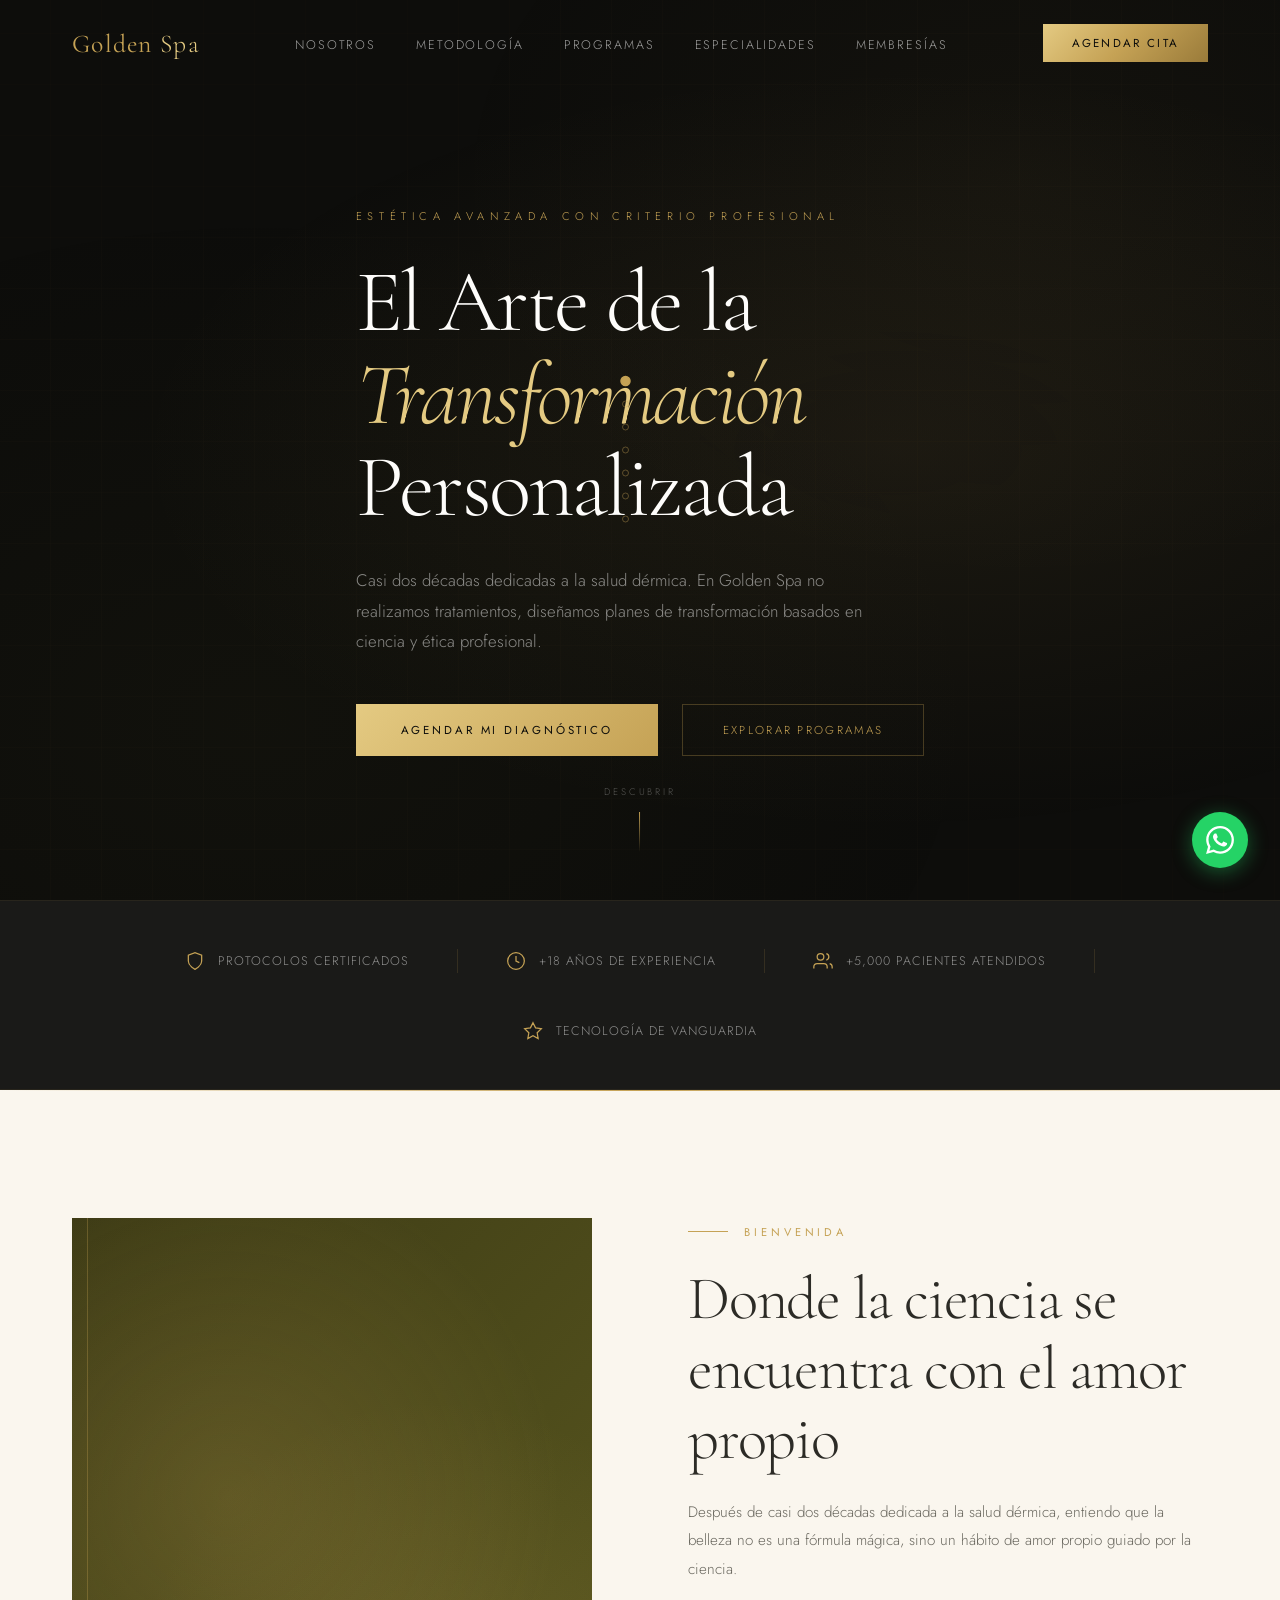
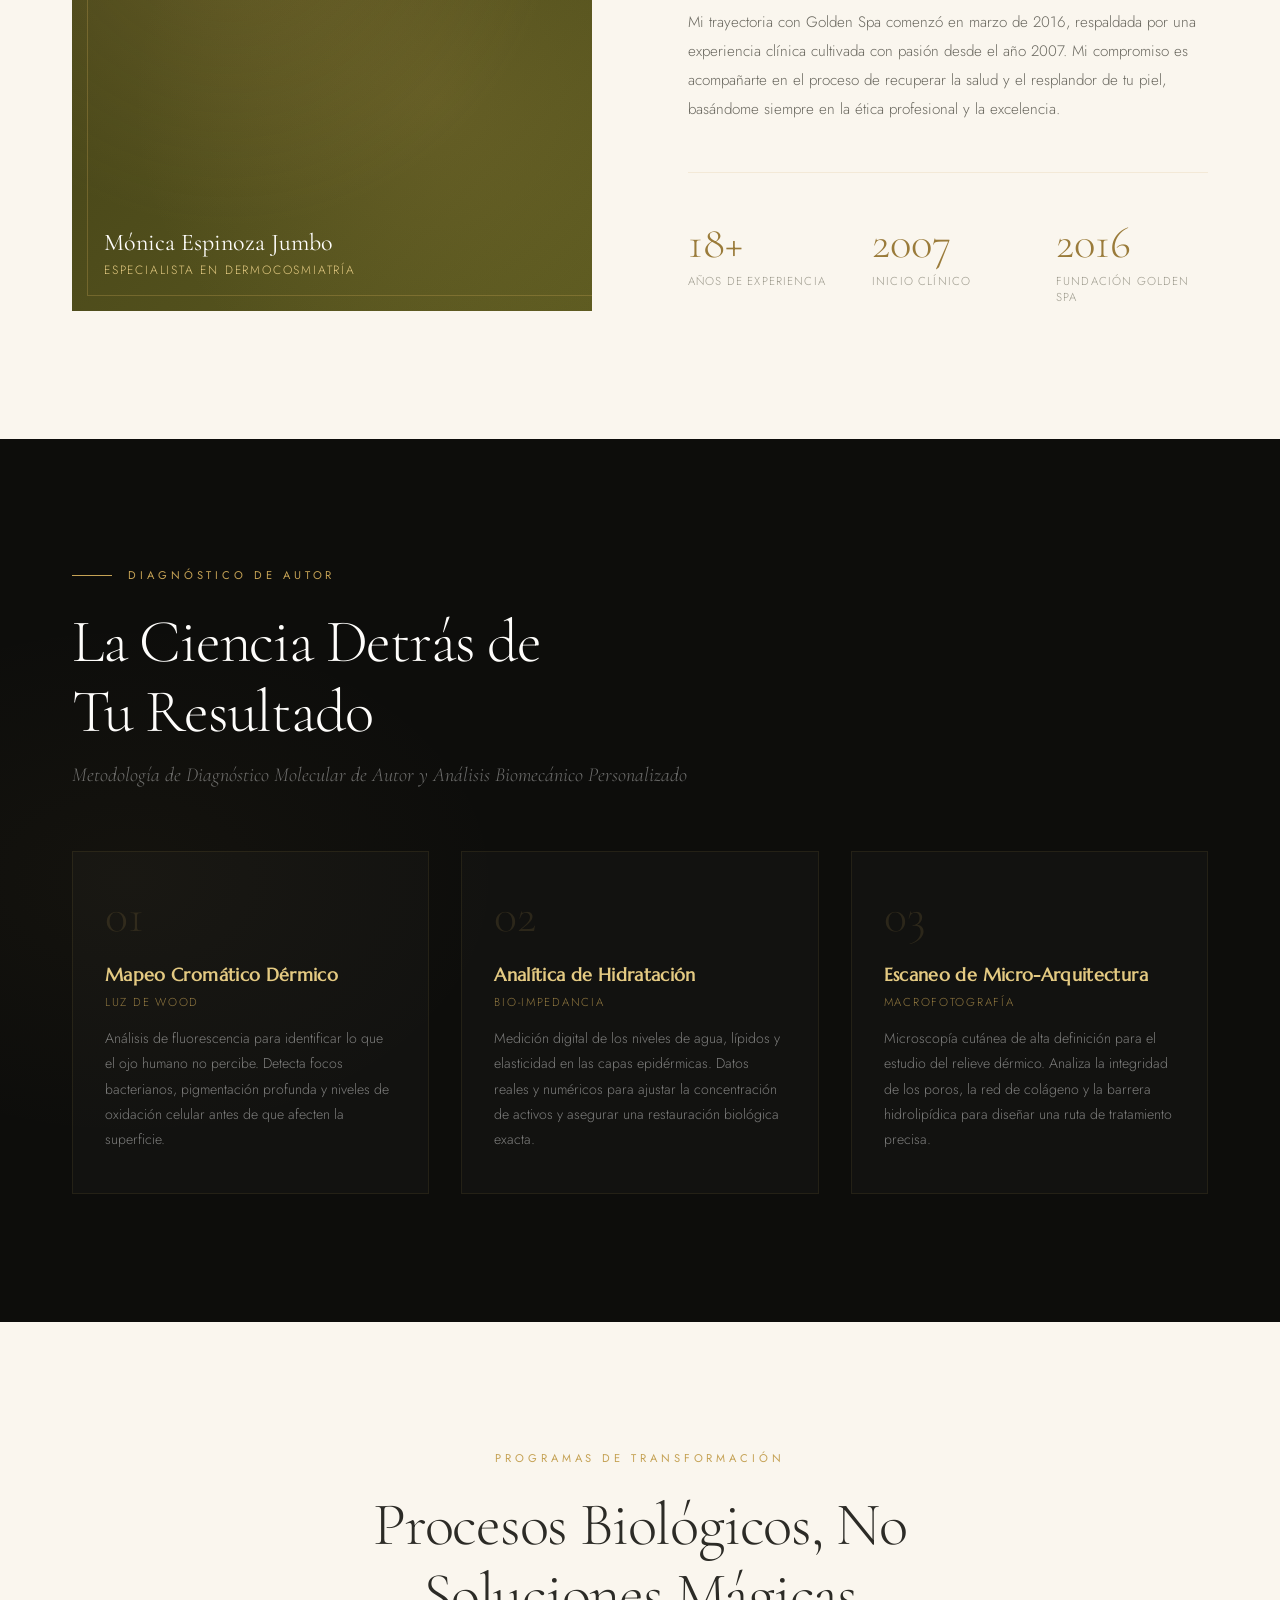
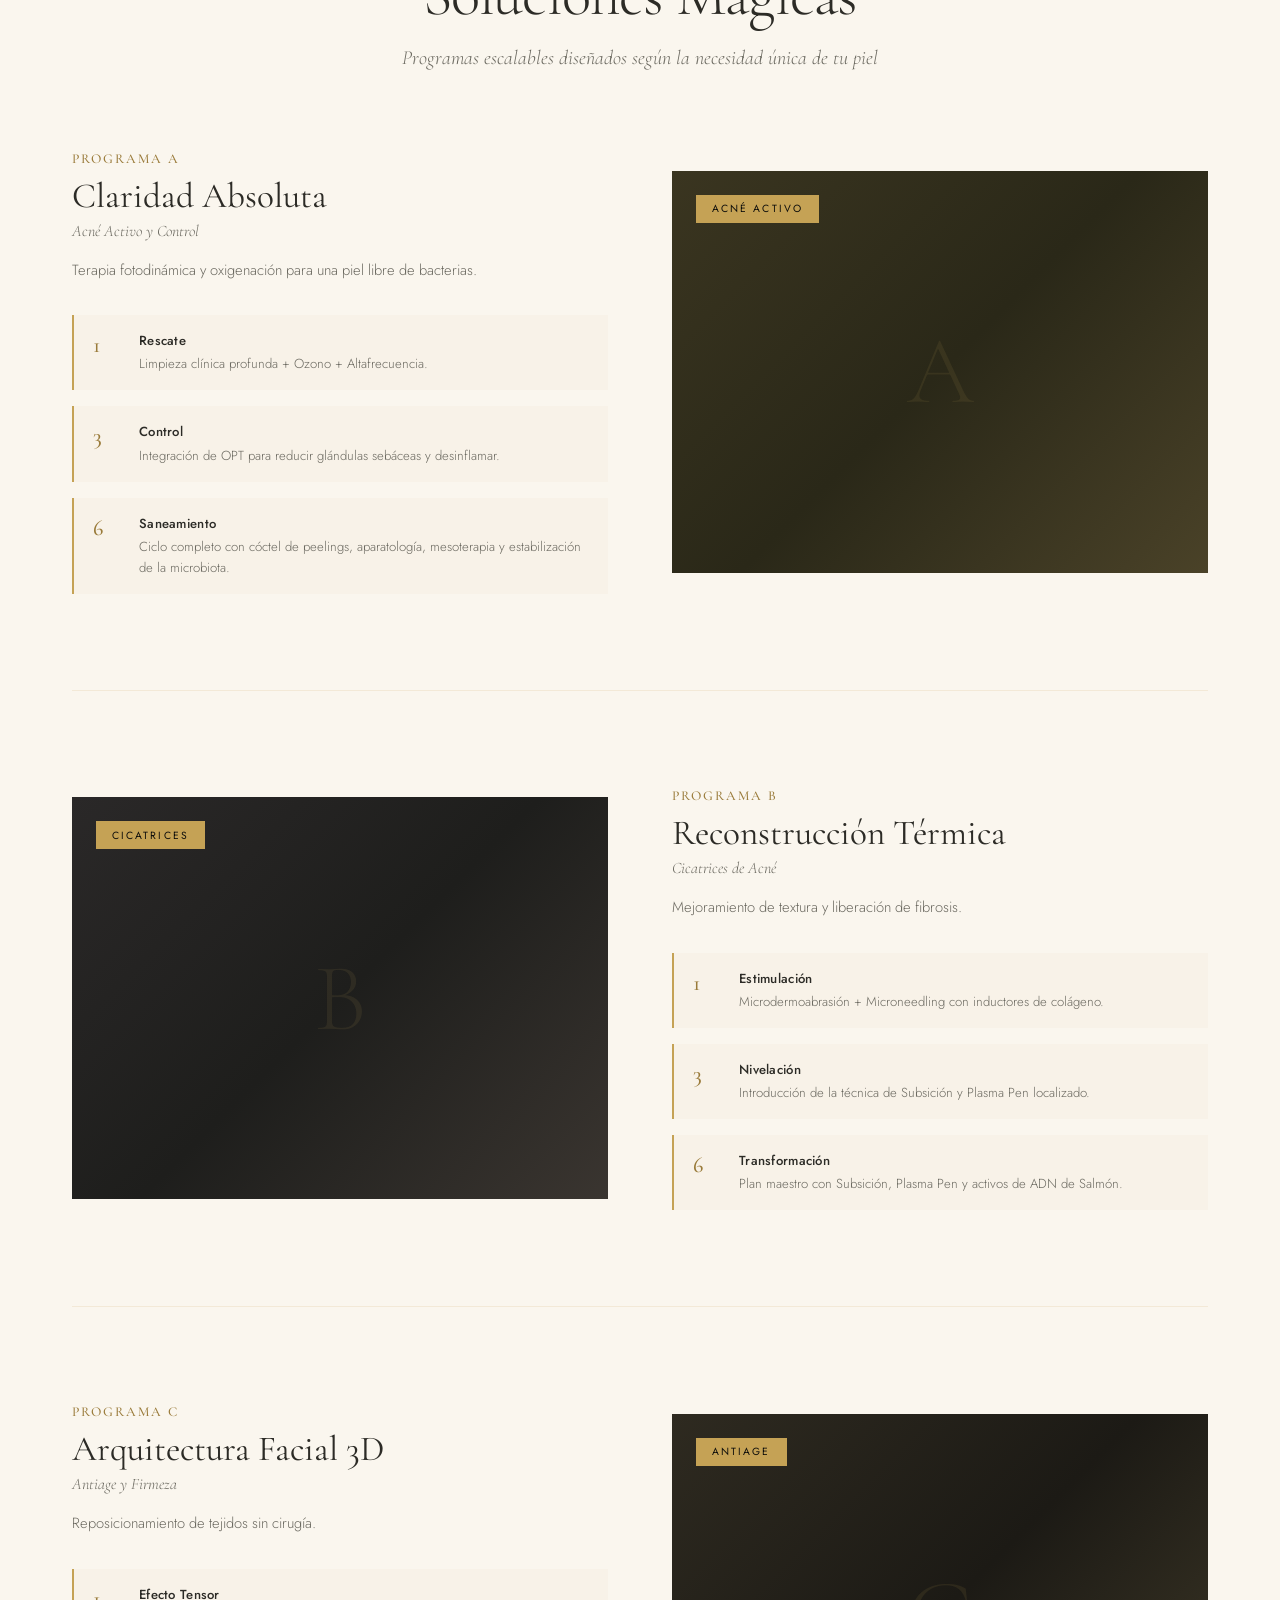
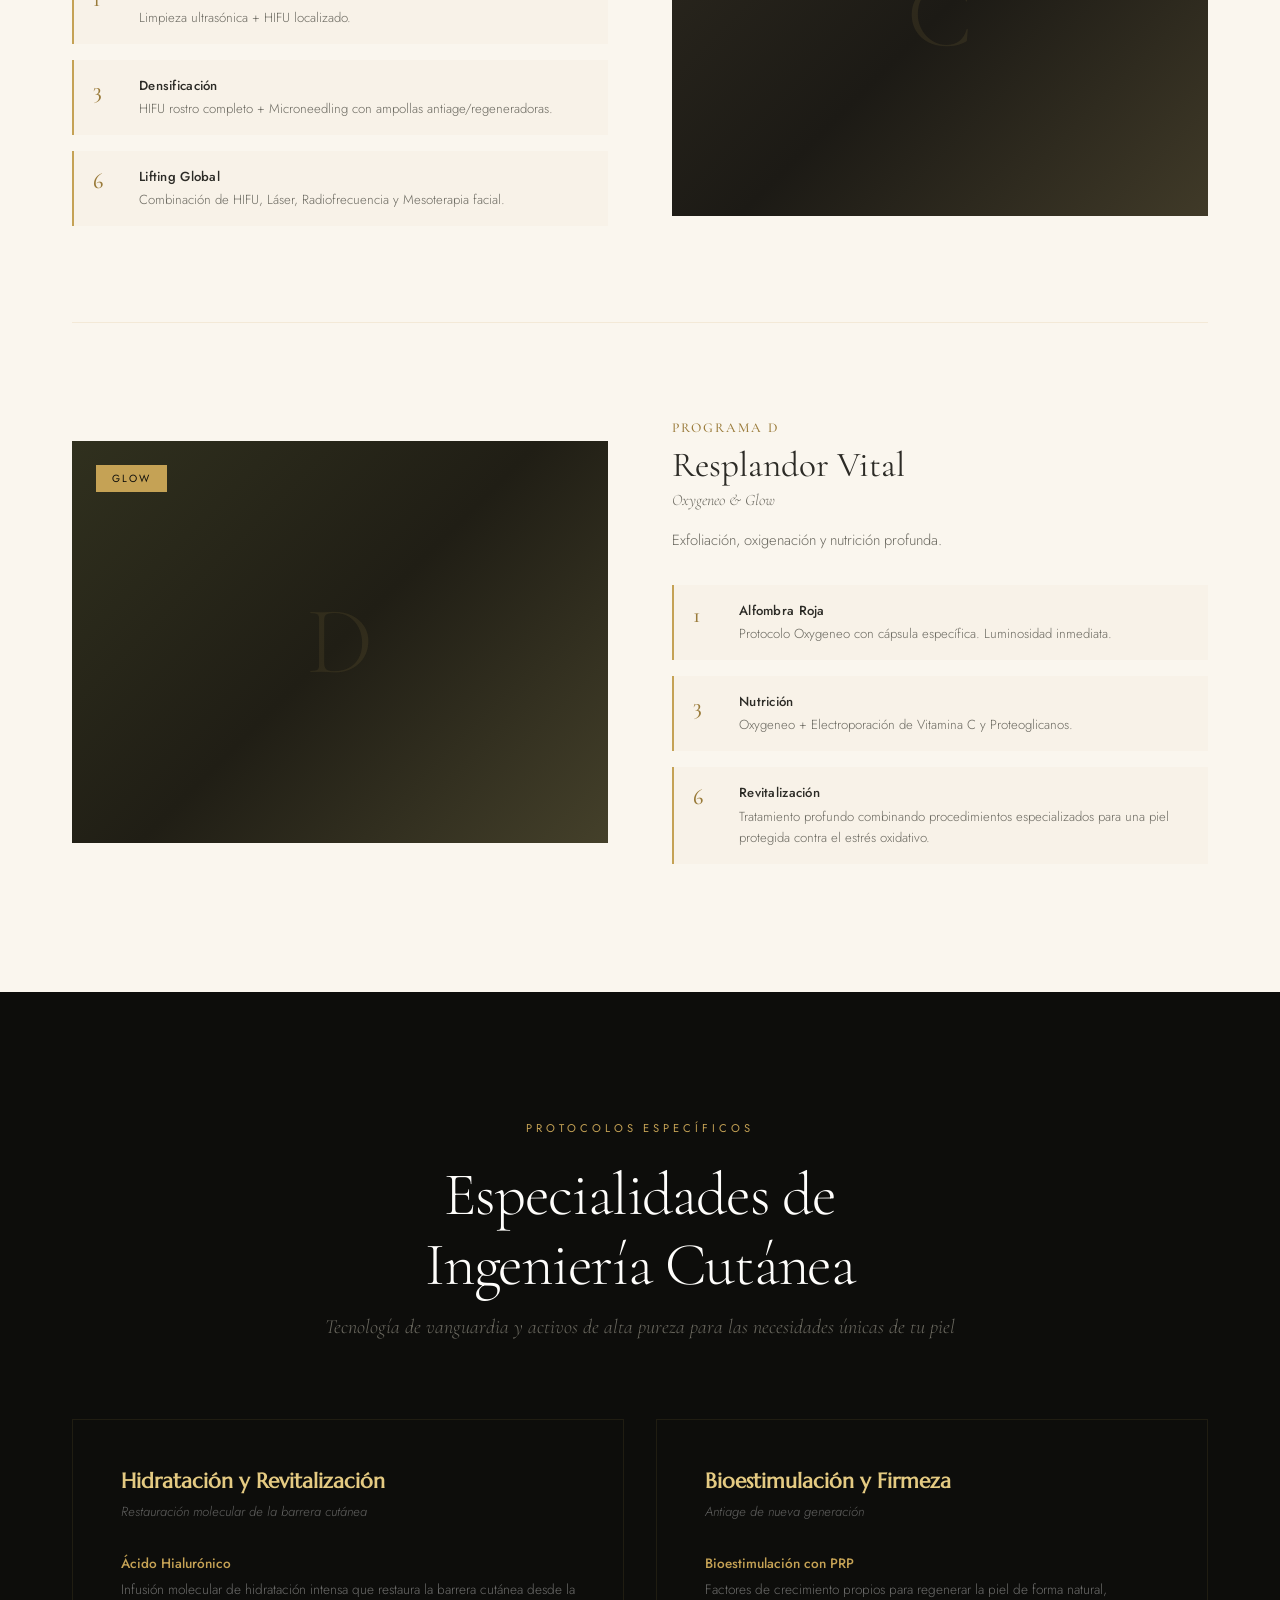
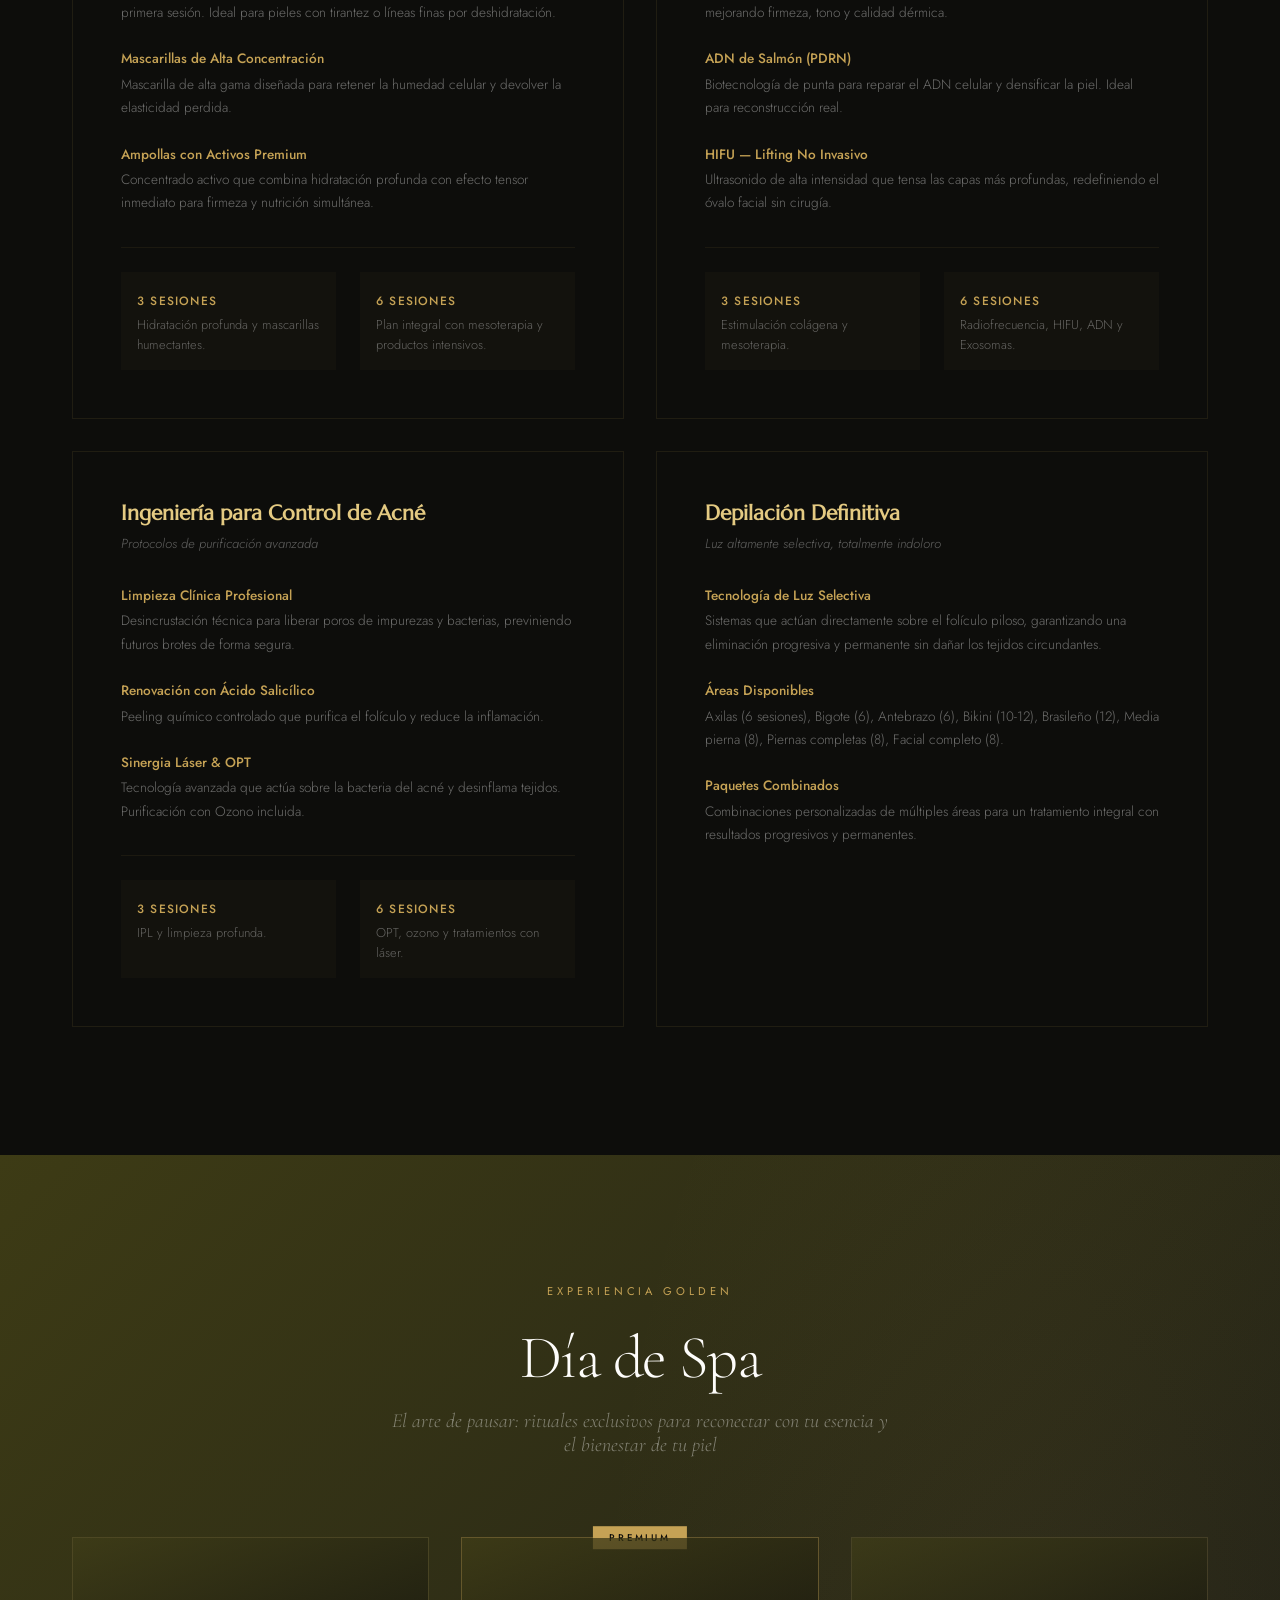
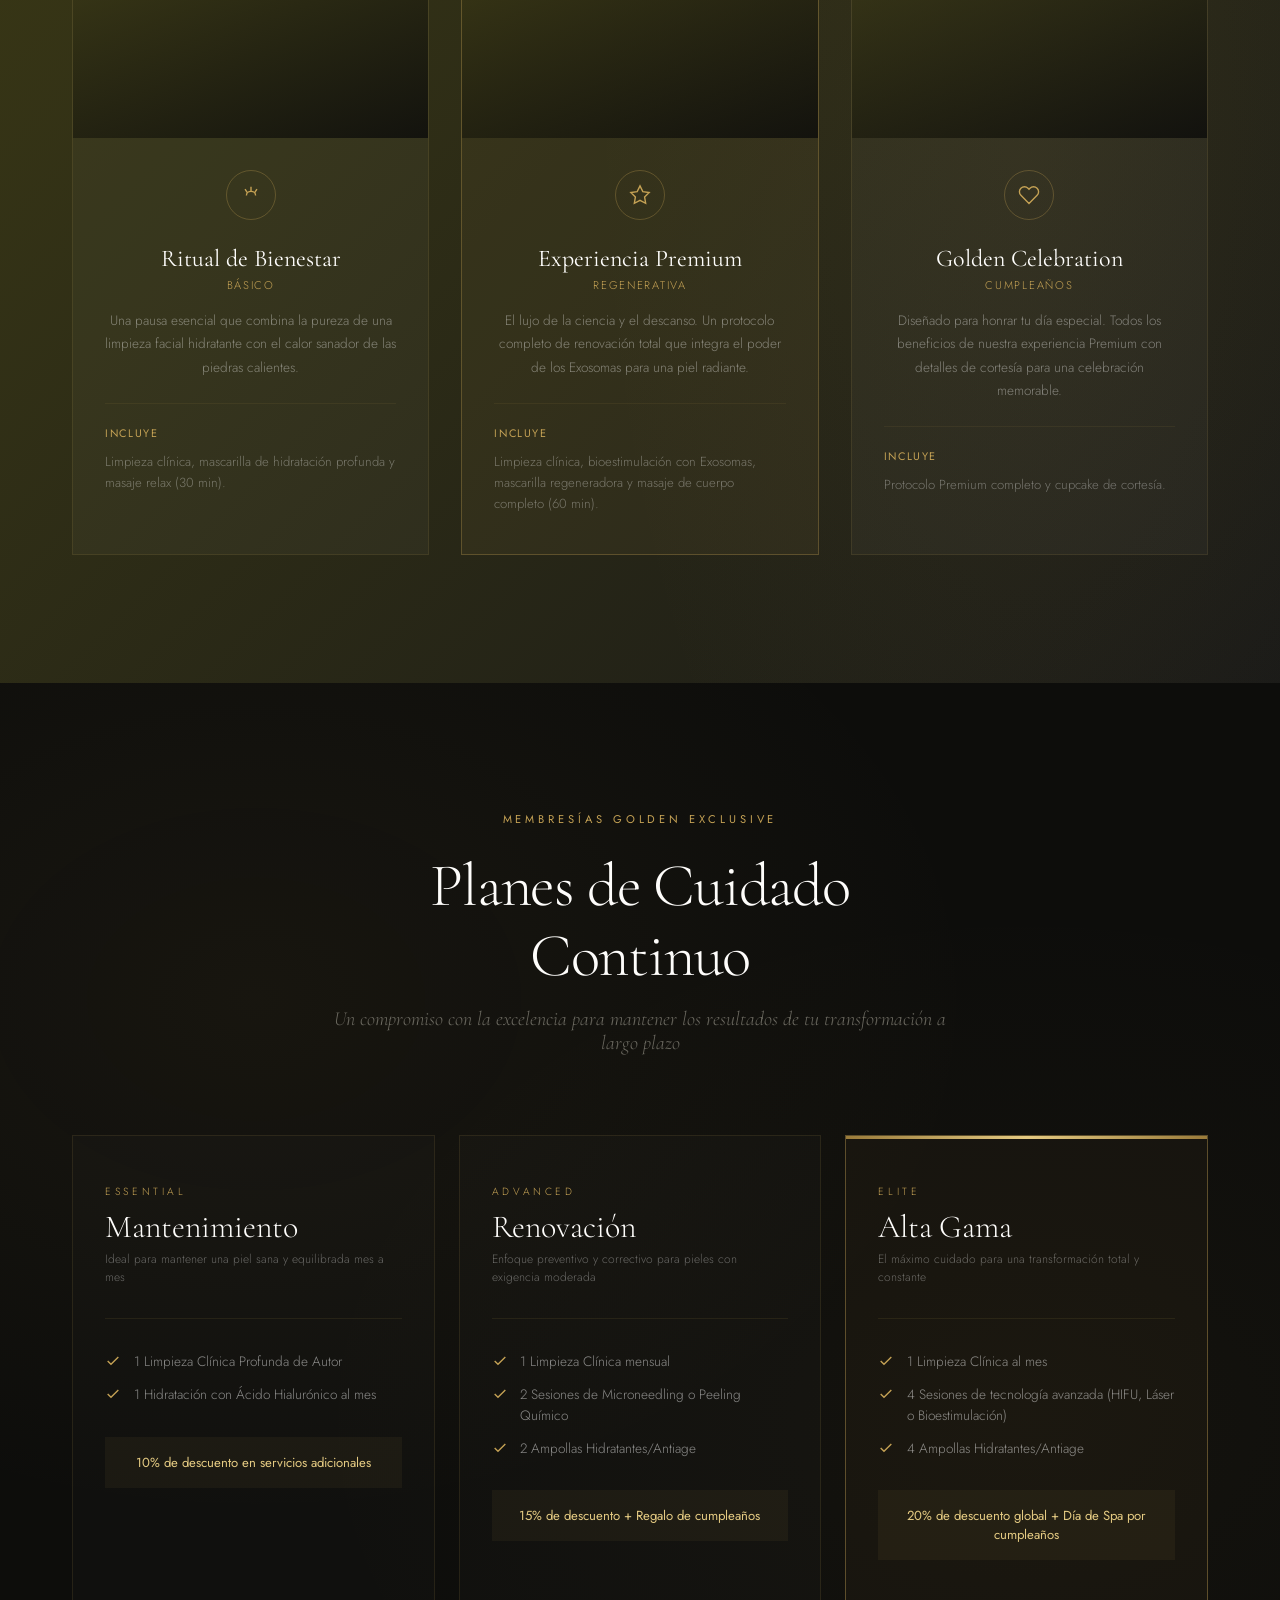
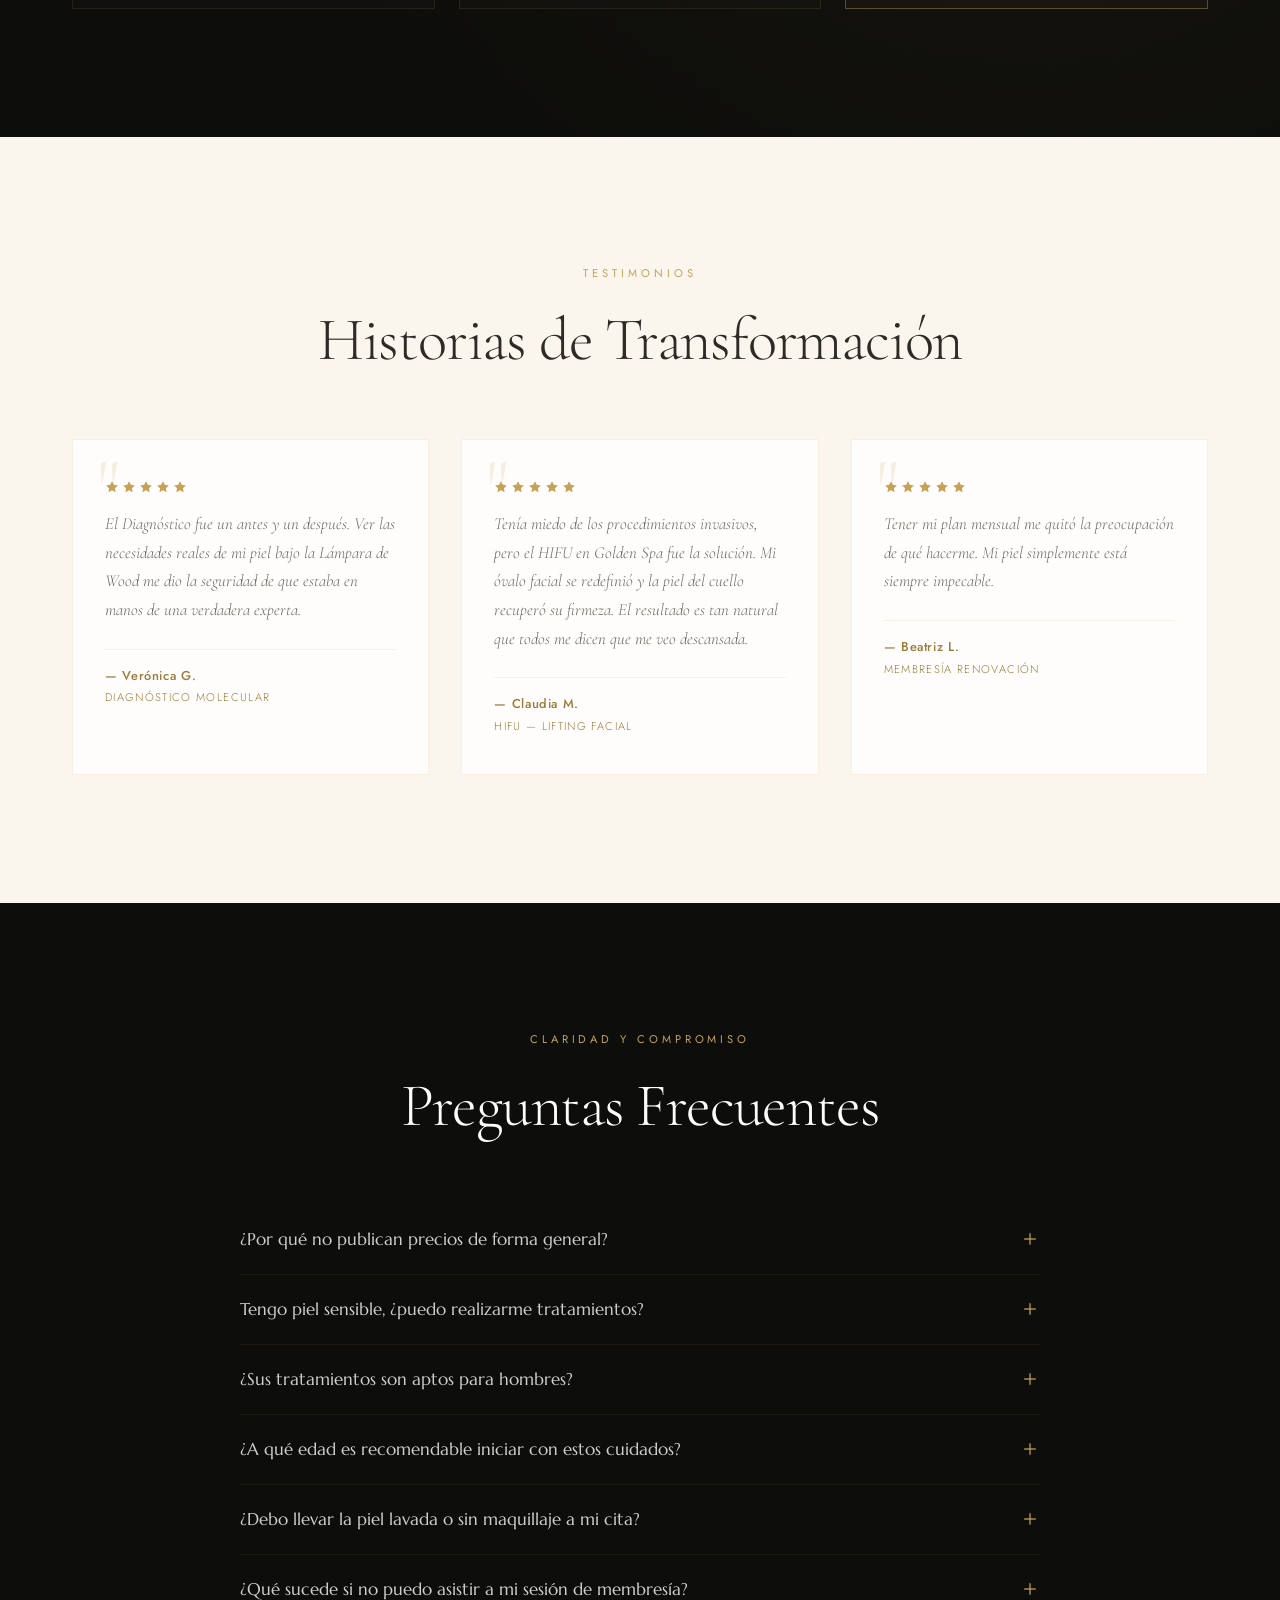
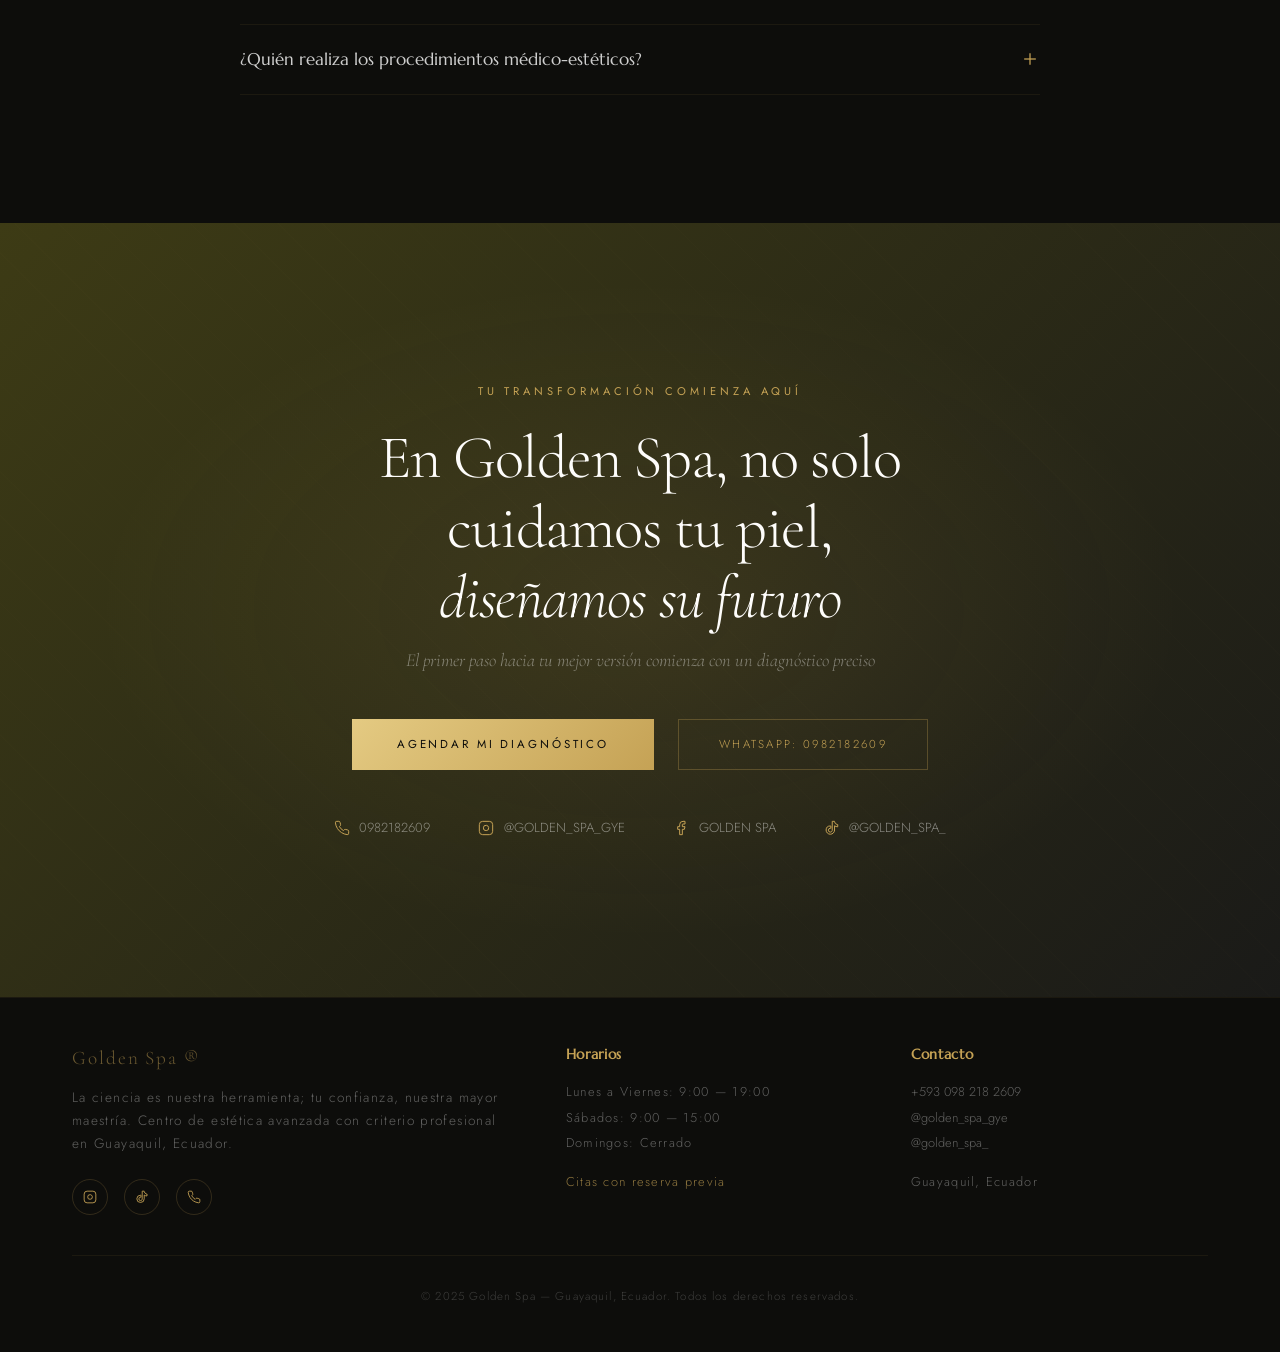
==== commit 8dd263bd: "Agregar navegación por secciones e infraestructura para imágenes - Dots de navegación lateral (escri" ====
--- a/index.html
+++ b/index.html
@@ -1679,6 +1679,164 @@
     fill: none;
     stroke-width: 1.5;
   }
+
+  /* ===== SECTION DOTS (ESCRITORIO) ===== */
+  .section-dots {
+    position: fixed;
+    right: 1.8rem;
+    top: 50%;
+    transform: translateY(-50%);
+    z-index: 500;
+    display: flex;
+    flex-direction: column;
+    gap: 1rem;
+    align-items: center;
+  }
+  .section-dot {
+    width: 7px;
+    height: 7px;
+    border-radius: 50%;
+    background: transparent;
+    border: 1px solid rgba(197,162,85,0.4);
+    cursor: pointer;
+    transition: all 0.35s ease;
+    position: relative;
+    text-decoration: none;
+    display: block;
+    flex-shrink: 0;
+  }
+  .section-dot:hover,
+  .section-dot.active {
+    background: var(--gold);
+    border-color: var(--gold);
+    transform: scale(1.5);
+  }
+  .section-dot::after {
+    content: attr(data-label);
+    position: absolute;
+    right: calc(100% + 14px);
+    top: 50%;
+    transform: translateY(-50%);
+    font-family: 'Jost', sans-serif;
+    font-size: 0.58rem;
+    letter-spacing: 0.2em;
+    text-transform: uppercase;
+    color: var(--gold-light);
+    background: rgba(13,13,11,0.9);
+    padding: 0.28rem 0.65rem;
+    white-space: nowrap;
+    opacity: 0;
+    pointer-events: none;
+    transition: opacity 0.25s;
+  }
+  .section-dot:hover::after { opacity: 1; }
+  @media (max-width: 1100px) {
+    .section-dots { display: none; }
+  }
+
+  /* ===== BARRA DE SECCIONES (MÓVIL) ===== */
+  .section-tabs {
+    position: fixed;
+    bottom: 0;
+    left: 0;
+    right: 0;
+    z-index: 800;
+    background: rgba(13,13,11,0.97);
+    backdrop-filter: blur(20px);
+    -webkit-backdrop-filter: blur(20px);
+    border-top: 1px solid rgba(197,162,85,0.15);
+    display: none;
+    overflow-x: auto;
+    -webkit-overflow-scrolling: touch;
+    scrollbar-width: none;
+    padding: 0 0.5rem;
+  }
+  .section-tabs::-webkit-scrollbar { display: none; }
+  .section-tabs .stab {
+    font-family: 'Jost', sans-serif;
+    font-size: 0.6rem;
+    letter-spacing: 0.12em;
+    text-transform: uppercase;
+    color: rgba(255,255,255,0.4);
+    padding: 0.85rem 1rem;
+    white-space: nowrap;
+    text-decoration: none;
+    border-bottom: 2px solid transparent;
+    transition: all 0.3s;
+    flex-shrink: 0;
+    display: inline-block;
+  }
+  .section-tabs .stab:hover,
+  .section-tabs .stab.active {
+    color: var(--gold-light);
+    border-bottom-color: var(--gold);
+  }
+  @media (max-width: 1100px) {
+    .section-tabs { display: flex; }
+    body { padding-bottom: 48px; }
+    .whatsapp-float { bottom: calc(1.5rem + 48px) !important; }
+  }
+  @media (max-width: 768px) {
+    .whatsapp-float { bottom: calc(1rem + 48px) !important; right: 1rem !important; }
+  }
+
+  /* ===== SLOTS DE IMÁGENES ===== */
+  /* Hero fondo */
+  .hero-bg-img {
+    position: absolute;
+    inset: 0;
+    width: 100%;
+    height: 100%;
+    object-fit: cover;
+    object-position: center;
+    z-index: 0;
+    pointer-events: none;
+  }
+  .hero-bg-img[src=""] { display: none; }
+  .hero-bg { z-index: 1; }
+  .hero-pattern { z-index: 1; }
+
+  /* Foto fundadora */
+  .founder-photo {
+    position: absolute;
+    inset: 0;
+    width: 100%;
+    height: 100%;
+    object-fit: cover;
+    object-position: center top;
+    z-index: 1;
+  }
+  .founder-photo[src=""] { display: none; }
+
+  /* Imágenes en programas */
+  .program-visual-bg { position: relative; }
+  .program-visual-bg > img {
+    position: absolute;
+    inset: 0;
+    width: 100%;
+    height: 100%;
+    object-fit: cover;
+    z-index: 1;
+  }
+  .program-visual-bg > img[src=""] { display: none; }
+
+  /* Imagen en ritual cards */
+  .ritual-img-area {
+    width: calc(100% + 4rem);
+    margin: -2.5rem -2rem 2rem;
+    aspect-ratio: 16/9;
+    overflow: hidden;
+    background: linear-gradient(160deg, rgba(61,59,21,0.7) 0%, rgba(13,13,11,0.85) 100%);
+    position: relative;
+    flex-shrink: 0;
+  }
+  .ritual-img-area > img {
+    width: 100%;
+    height: 100%;
+    object-fit: cover;
+    display: block;
+  }
+  .ritual-img-area > img[src=""] { display: none; }
 </style>
 </head>
 <body>
@@ -1730,10 +1888,33 @@
   </div>
 </nav>
 
+<!-- NAVEGACIÓN POR PUNTOS (ESCRITORIO) -->
+<nav class="section-dots" aria-label="Navegación por secciones">
+  <a href="#inicio" class="section-dot active" data-label="Inicio" aria-label="Ir a Inicio"></a>
+  <a href="#nosotros" class="section-dot" data-label="Nosotros" aria-label="Ir a Nosotros"></a>
+  <a href="#metodologia" class="section-dot" data-label="Metodología" aria-label="Ir a Metodología"></a>
+  <a href="#programas" class="section-dot" data-label="Programas" aria-label="Ir a Programas"></a>
+  <a href="#especialidades" class="section-dot" data-label="Especialidades" aria-label="Ir a Especialidades"></a>
+  <a href="#membresias" class="section-dot" data-label="Membresías" aria-label="Ir a Membresías"></a>
+  <a href="#contacto" class="section-dot" data-label="Contacto" aria-label="Ir a Contacto"></a>
+</nav>
+
+<!-- BARRA DE SECCIONES (MÓVIL) -->
+<div class="section-tabs" id="sectionTabs" role="navigation" aria-label="Secciones de la página">
+  <a href="#inicio" class="stab active">Inicio</a>
+  <a href="#nosotros" class="stab">Nosotros</a>
+  <a href="#programas" class="stab">Programas</a>
+  <a href="#especialidades" class="stab">Especialidades</a>
+  <a href="#membresias" class="stab">Membresías</a>
+  <a href="#contacto" class="stab">Contacto</a>
+</div>
+
 <!-- HERO -->
 <section class="hero" id="inicio">
   <div class="hero-bg"></div>
   <div class="hero-pattern"></div>
+  <!-- IMAGEN FONDO HERO: reemplaza src="" con la URL de tu imagen, ej: src="img/hero.jpg" -->
+  <img src="" alt="" class="hero-bg-img" aria-hidden="true">
   <div class="container">
     <div class="hero-content">
       <p class="hero-eyebrow">Estética Avanzada con Criterio Profesional</p>
@@ -1784,6 +1965,8 @@
     <div class="about-grid">
       <div class="about-image reveal">
         <div class="about-image-inner">
+          <!-- FOTO FUNDADORA: reemplaza src="" con la URL de la foto de Mónica, ej: src="img/monica.jpg" -->
+          <img src="" alt="Mónica Espinoza Jumbo — Especialista en Dermocosmiatría" class="founder-photo" loading="lazy">
           <div class="about-image-label">
             <h3>Mónica Espinoza Jumbo</h3>
             <p>Especialista en Dermocosmiatría</p>
@@ -1858,7 +2041,11 @@
     <div class="program-item reveal">
       <div class="program-visual">
         <div class="program-visual-inner">
-          <div class="program-visual-bg pv-a">A</div>
+          <div class="program-visual-bg pv-a">
+            <!-- IMAGEN PROGRAMA A: reemplaza src="" con tu imagen, ej: src="img/programa-acne.jpg" -->
+            <img src="" alt="Programa A — Claridad Absoluta" loading="lazy">
+            A
+          </div>
           <span class="program-badge">Acné Activo</span>
         </div>
       </div>
@@ -1896,7 +2083,11 @@
     <div class="program-item reveal">
       <div class="program-visual">
         <div class="program-visual-inner">
-          <div class="program-visual-bg pv-b">B</div>
+          <div class="program-visual-bg pv-b">
+            <!-- IMAGEN PROGRAMA B: reemplaza src="" con tu imagen, ej: src="img/programa-cicatrices.jpg" -->
+            <img src="" alt="Programa B — Reconstrucción Térmica" loading="lazy">
+            B
+          </div>
           <span class="program-badge">Cicatrices</span>
         </div>
       </div>
@@ -1934,7 +2125,11 @@
     <div class="program-item reveal">
       <div class="program-visual">
         <div class="program-visual-inner">
-          <div class="program-visual-bg pv-c">C</div>
+          <div class="program-visual-bg pv-c">
+            <!-- IMAGEN PROGRAMA C: reemplaza src="" con tu imagen, ej: src="img/programa-antiage.jpg" -->
+            <img src="" alt="Programa C — Arquitectura Facial 3D" loading="lazy">
+            C
+          </div>
           <span class="program-badge">Antiage</span>
         </div>
       </div>
@@ -1972,7 +2167,11 @@
     <div class="program-item reveal">
       <div class="program-visual">
         <div class="program-visual-inner">
-          <div class="program-visual-bg pv-d">D</div>
+          <div class="program-visual-bg pv-d">
+            <!-- IMAGEN PROGRAMA D: reemplaza src="" con tu imagen, ej: src="img/programa-glow.jpg" -->
+            <img src="" alt="Programa D — Resplandor Vital" loading="lazy">
+            D
+          </div>
           <span class="program-badge">Glow</span>
         </div>
       </div>
@@ -2124,6 +2323,10 @@
 
     <div class="spa-rituals">
       <div class="ritual-card reveal">
+        <div class="ritual-img-area">
+          <!-- IMAGEN RITUAL 1: reemplaza src="" con tu imagen, ej: src="img/spa-basico.jpg" -->
+          <img src="" alt="Ritual de Bienestar Básico" loading="lazy">
+        </div>
         <div class="ritual-icon">
           <svg viewBox="0 0 24 24"><path d="M12 2C6.48 2 2 6.48 2 12s4.48 10 10 10 10-4.48 10-10S17.52 2 12 2z" opacity="0"/><path d="M7 12.5c0-2.5 2.2-4.5 5-4.5s5 2 5 4.5"/><path d="M12 8V3M8 9.5L5.5 5.5M16 9.5l2.5-4"/></svg>
         </div>
@@ -2136,6 +2339,10 @@
       </div>
 
       <div class="ritual-card featured reveal">
+        <div class="ritual-img-area">
+          <!-- IMAGEN RITUAL 2 (PREMIUM): reemplaza src="" con tu imagen, ej: src="img/spa-premium.jpg" -->
+          <img src="" alt="Experiencia Premium Regenerativa" loading="lazy">
+        </div>
         <div class="ritual-icon">
           <svg viewBox="0 0 24 24"><path d="M12 2l3.09 6.26L22 9.27l-5 4.87 1.18 6.88L12 17.77l-6.18 3.25L7 14.14 2 9.27l6.91-1.01L12 2z"/></svg>
         </div>
@@ -2148,6 +2355,10 @@
       </div>
 
       <div class="ritual-card reveal">
+        <div class="ritual-img-area">
+          <!-- IMAGEN RITUAL 3 (CUMPLEAÑOS): reemplaza src="" con tu imagen, ej: src="img/spa-celebration.jpg" -->
+          <img src="" alt="Golden Celebration — Ritual de Cumpleaños" loading="lazy">
+        </div>
         <div class="ritual-icon">
           <svg viewBox="0 0 24 24"><path d="M20.84 4.61a5.5 5.5 0 0 0-7.78 0L12 5.67l-1.06-1.06a5.5 5.5 0 0 0-7.78 7.78l1.06 1.06L12 21.23l7.78-7.78 1.06-1.06a5.5 5.5 0 0 0 0-7.78z"/></svg>
         </div>
@@ -2482,26 +2693,36 @@
     document.body.style.overflow = '';
   }
 
-  // Active nav link highlighting on scroll
+  // Active nav link + section dots + mobile tabs highlighting on scroll
   const sections = document.querySelectorAll('section[id]');
   const navLinks = document.querySelectorAll('.nav-links a');
+  const sectionDots = document.querySelectorAll('.section-dot');
+  const sectionStabs = document.querySelectorAll('.section-tabs .stab');
+
   function highlightNav() {
-    const scrollPos = window.scrollY + 120;
+    const scrollPos = window.scrollY + 150;
     sections.forEach(section => {
       const top = section.offsetTop;
       const height = section.offsetHeight;
       const id = section.getAttribute('id');
       if (scrollPos >= top && scrollPos < top + height) {
+        const href = '#' + id;
         navLinks.forEach(link => {
-          link.classList.remove('active');
-          if (link.getAttribute('href') === '#' + id) {
-            link.classList.add('active');
+          link.classList.toggle('active', link.getAttribute('href') === href);
+        });
+        sectionDots.forEach(dot => {
+          dot.classList.toggle('active', dot.getAttribute('href') === href);
+        });
+        sectionStabs.forEach(tab => {
+          tab.classList.toggle('active', tab.getAttribute('href') === href);
+          if (tab.getAttribute('href') === href) {
+            tab.scrollIntoView({ inline: 'nearest', behavior: 'smooth' });
           }
         });
       }
     });
   }
-  window.addEventListener('scroll', highlightNav);
+  window.addEventListener('scroll', highlightNav, { passive: true });
   highlightNav();
 </script>
 </body>
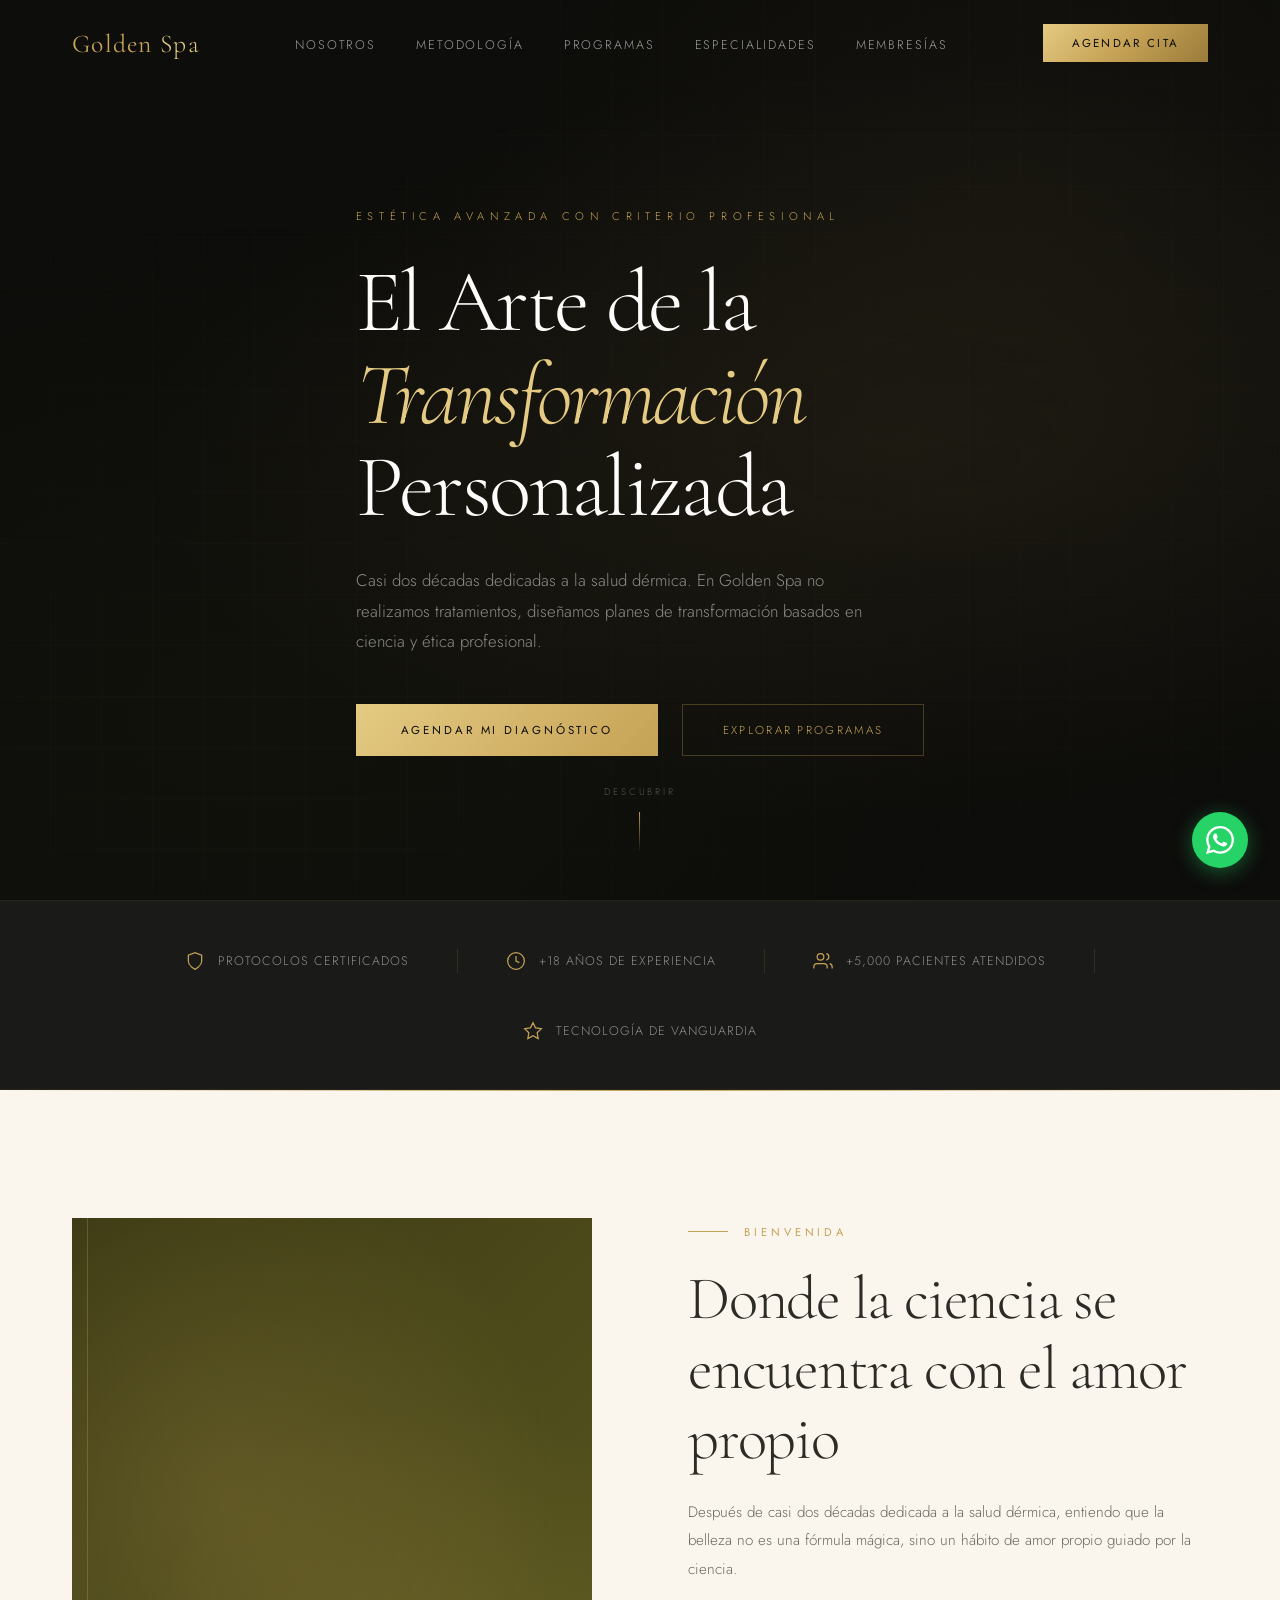
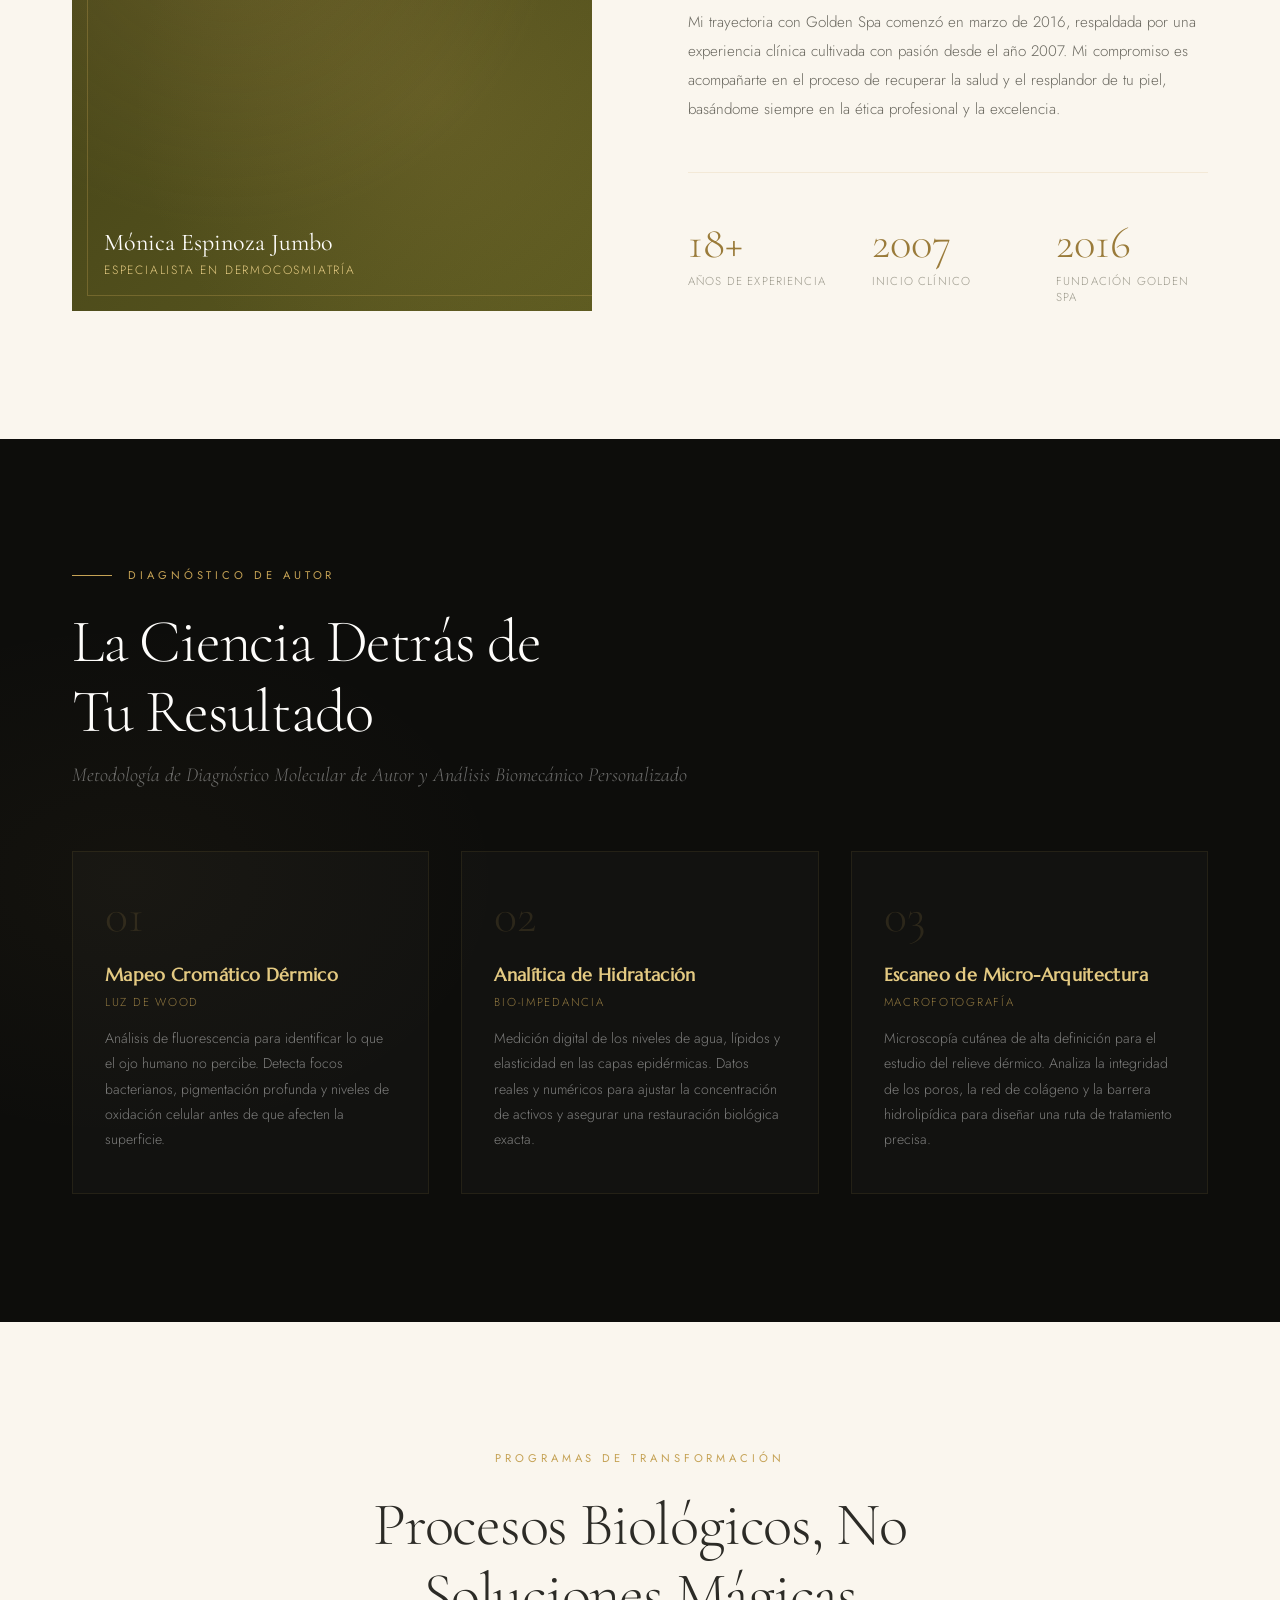
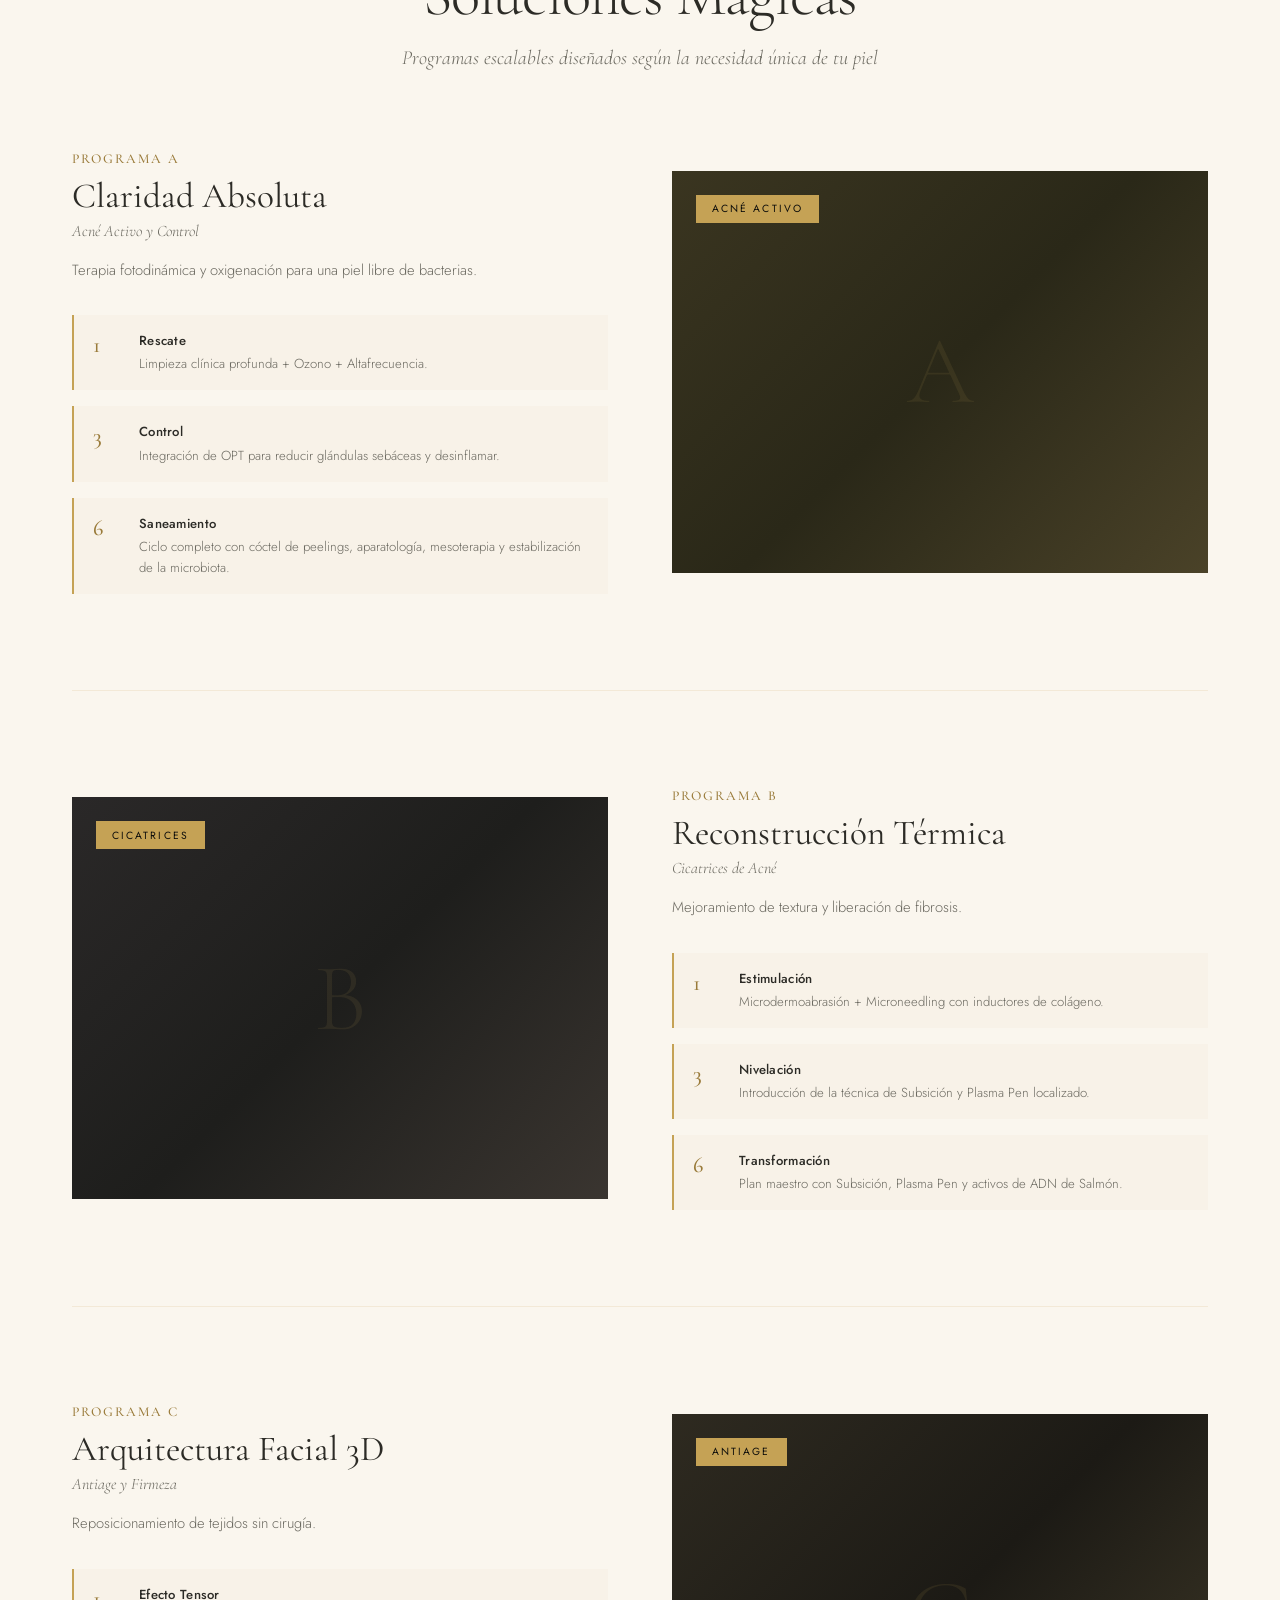
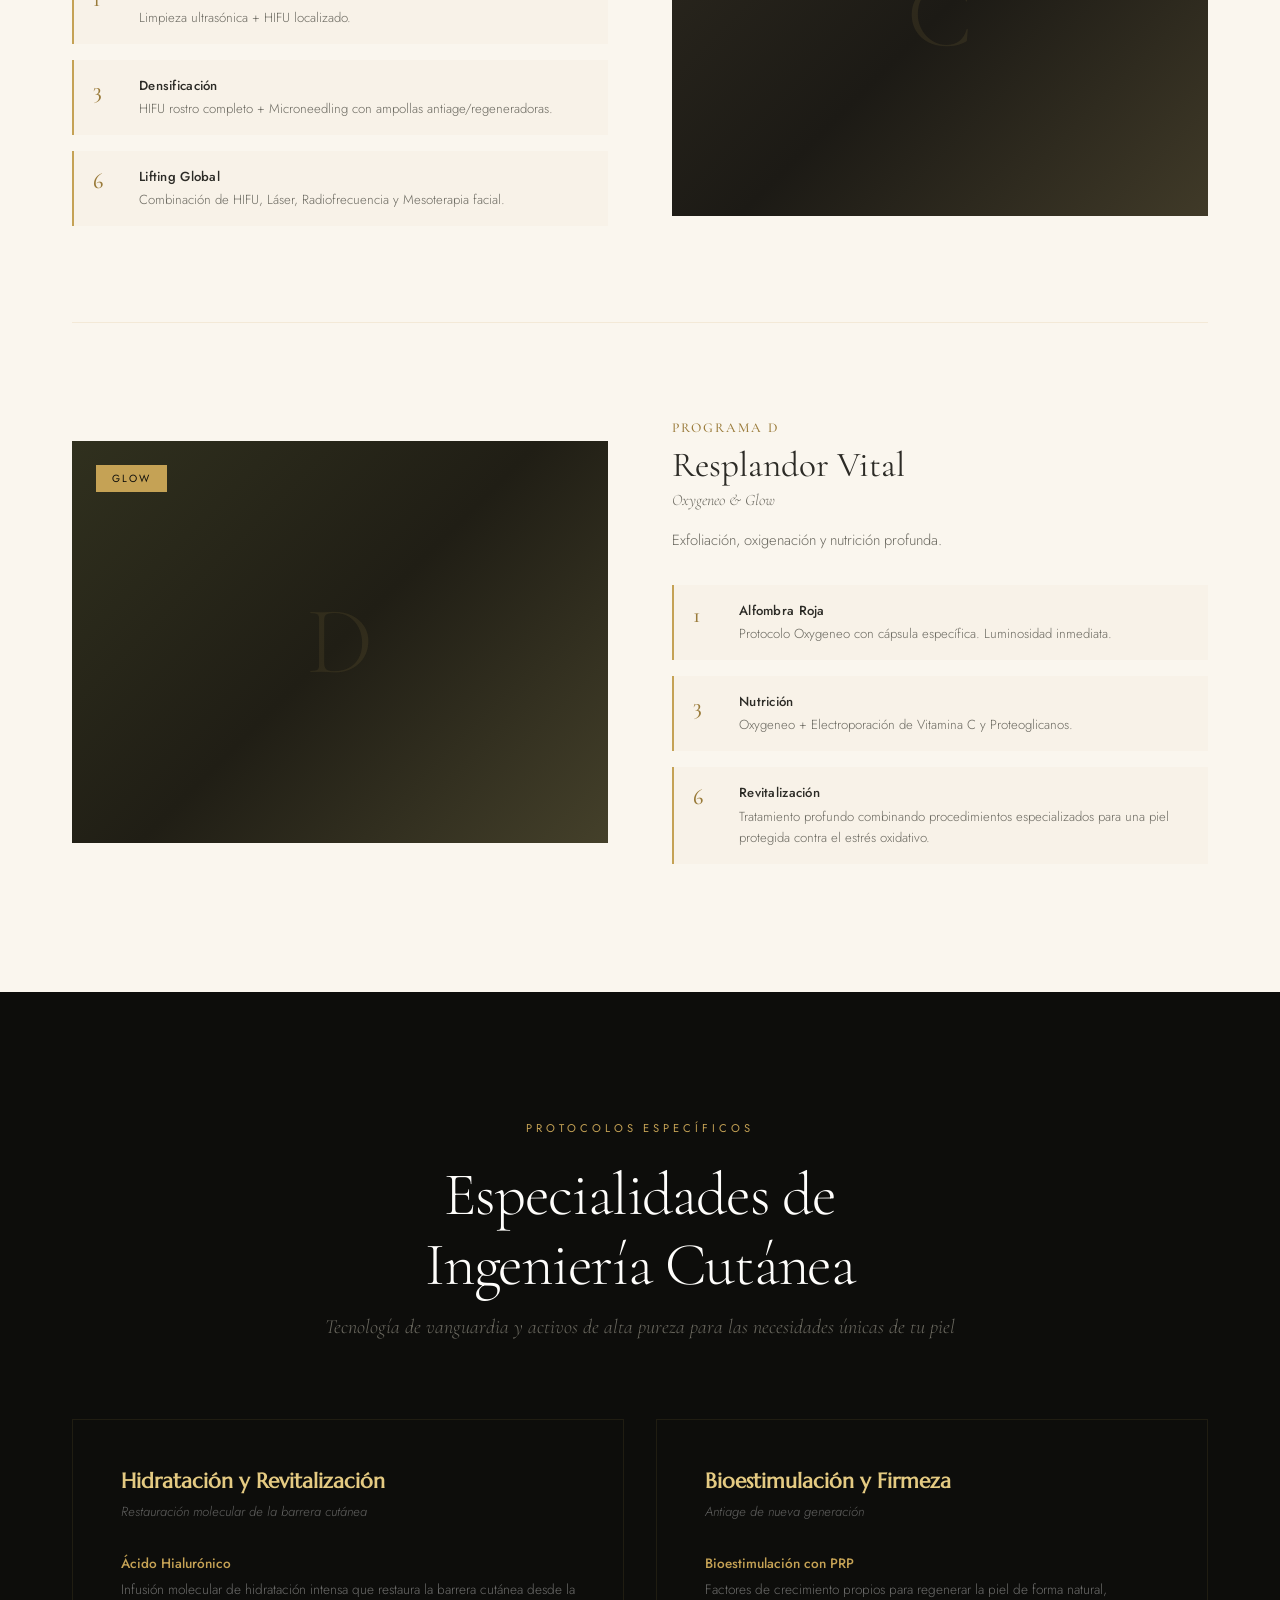
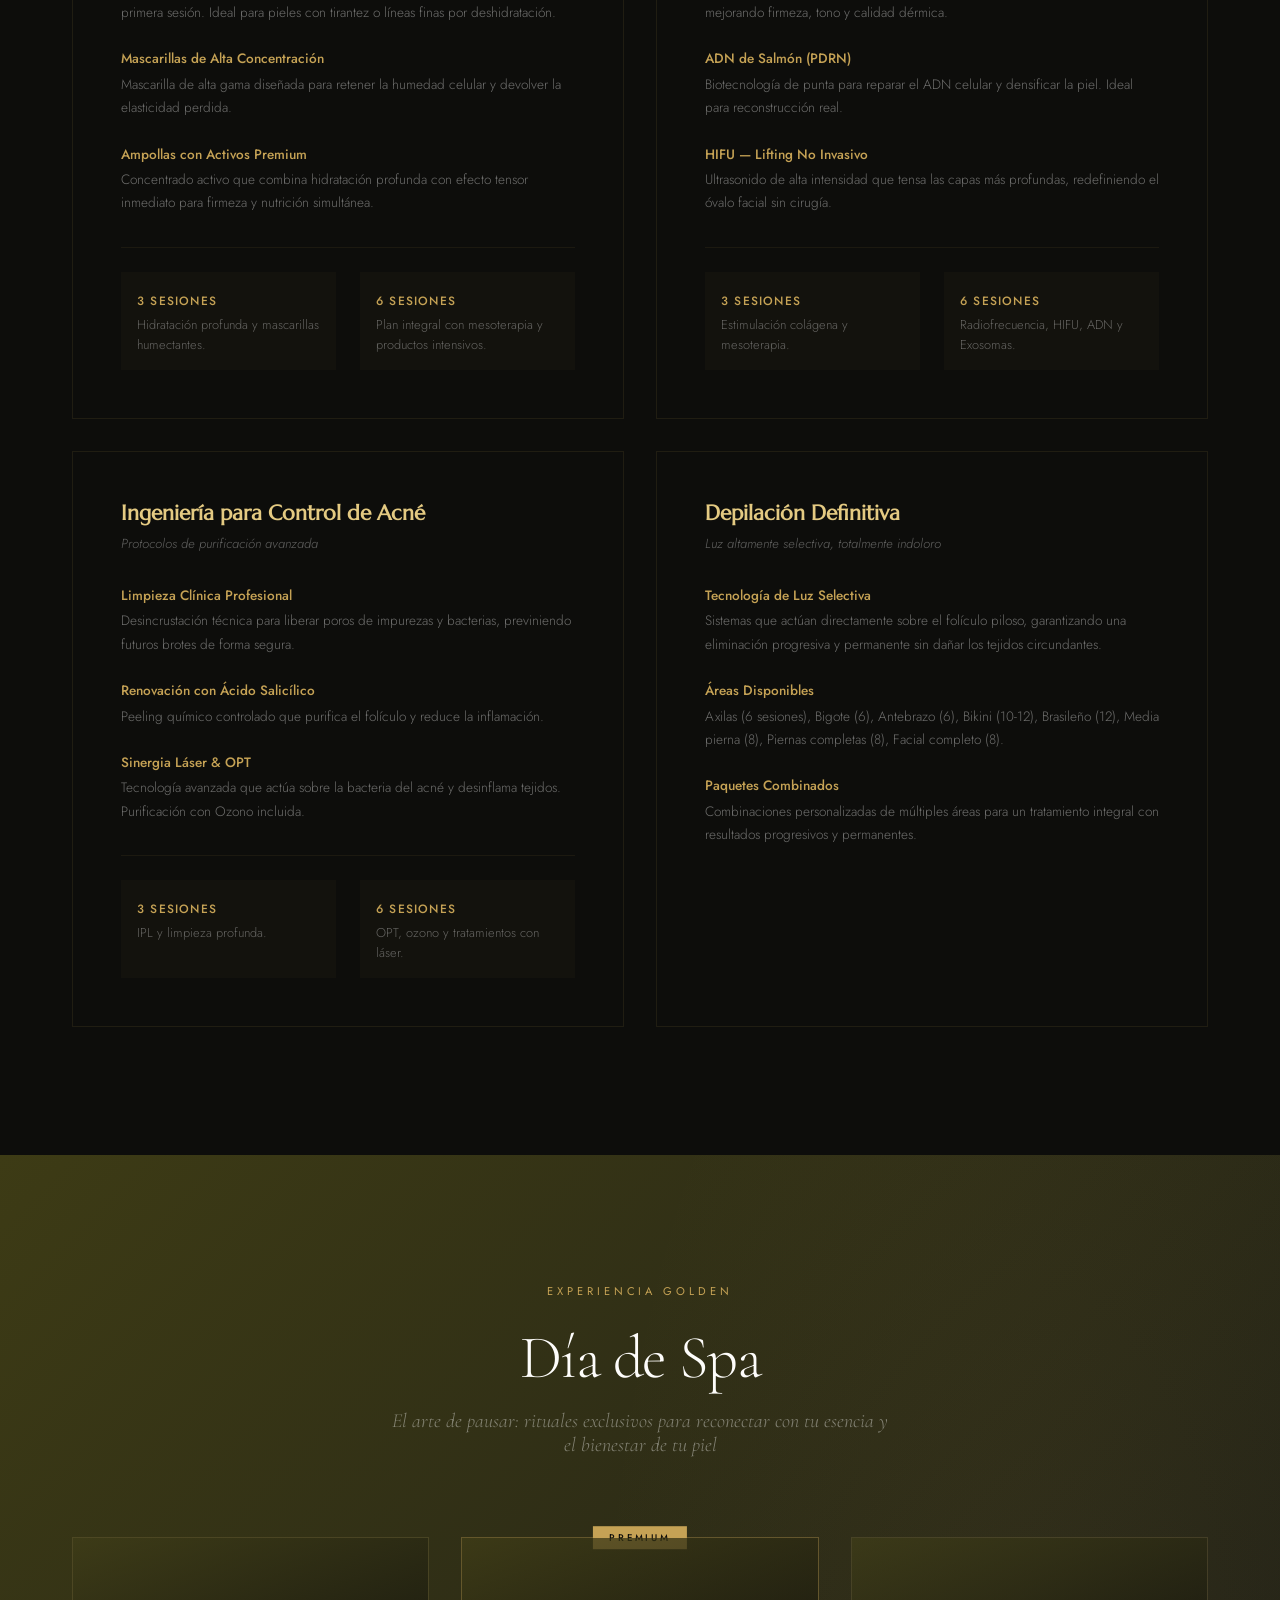
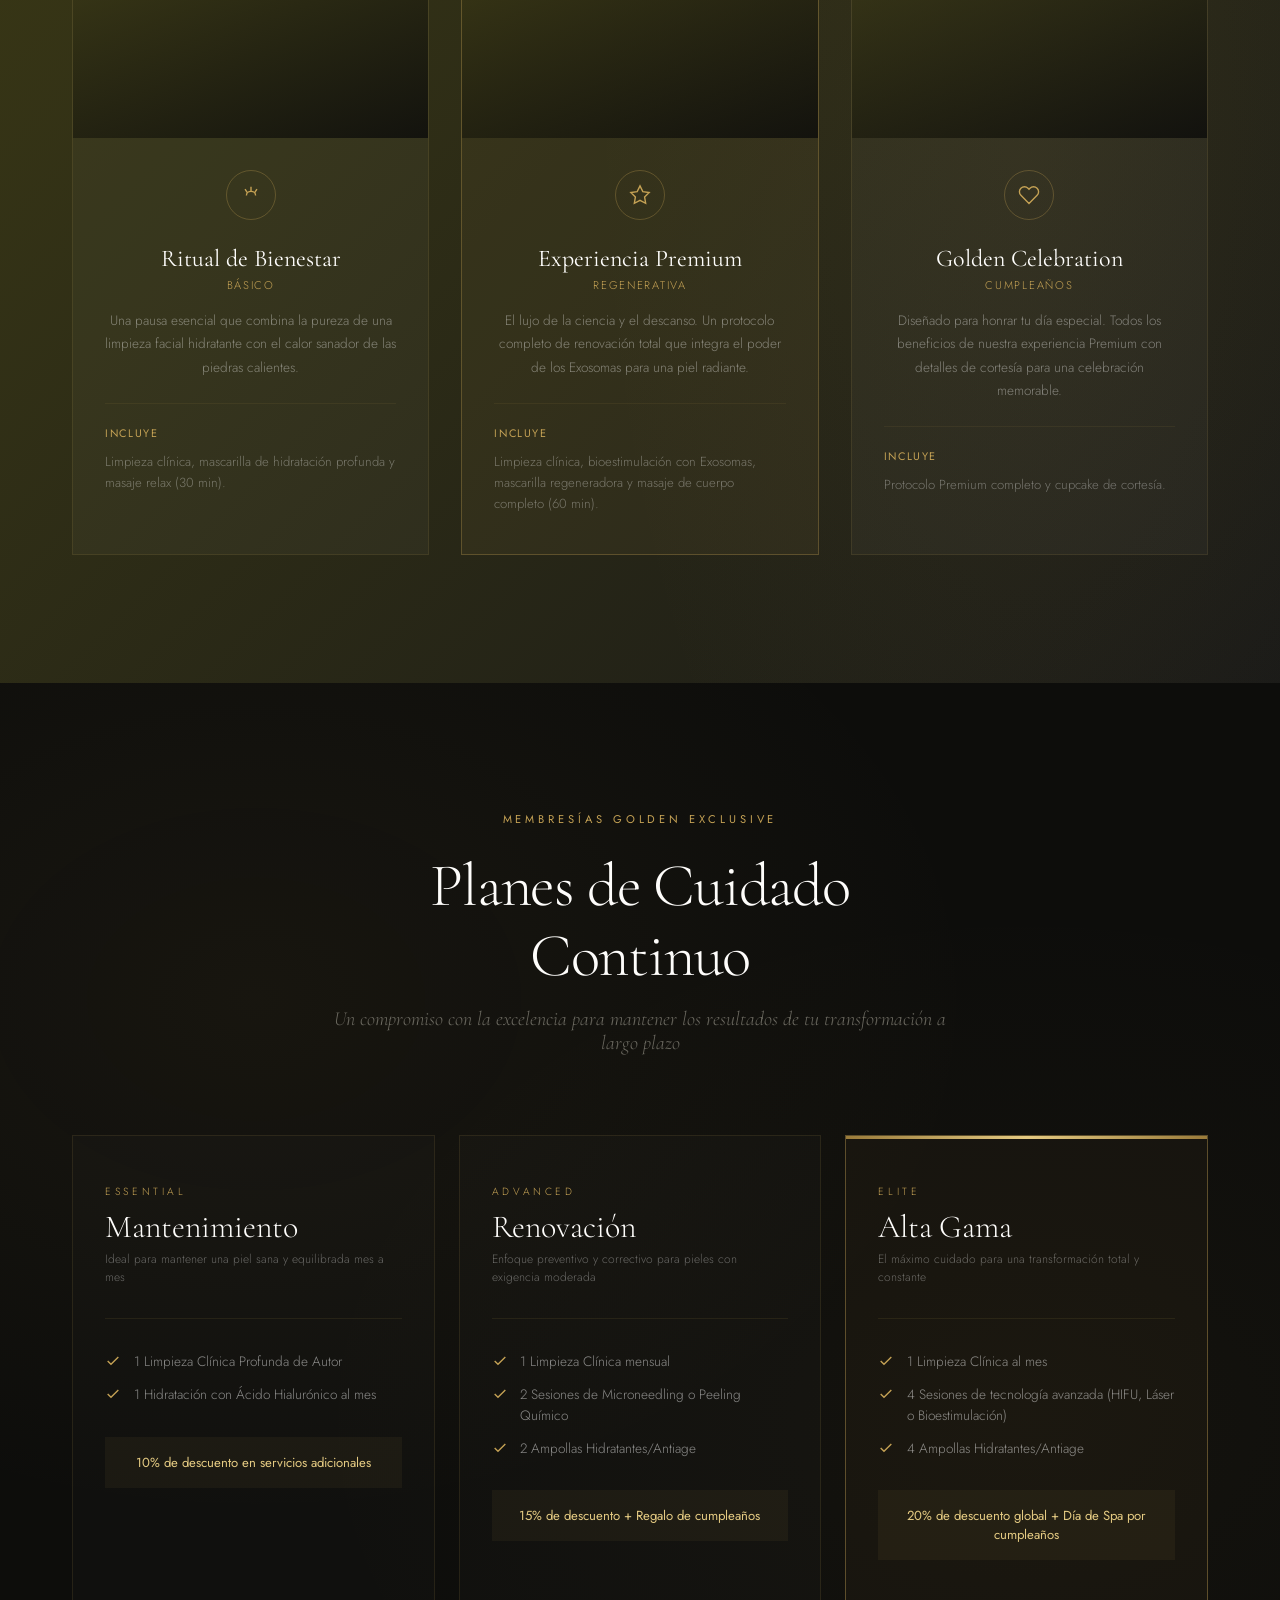
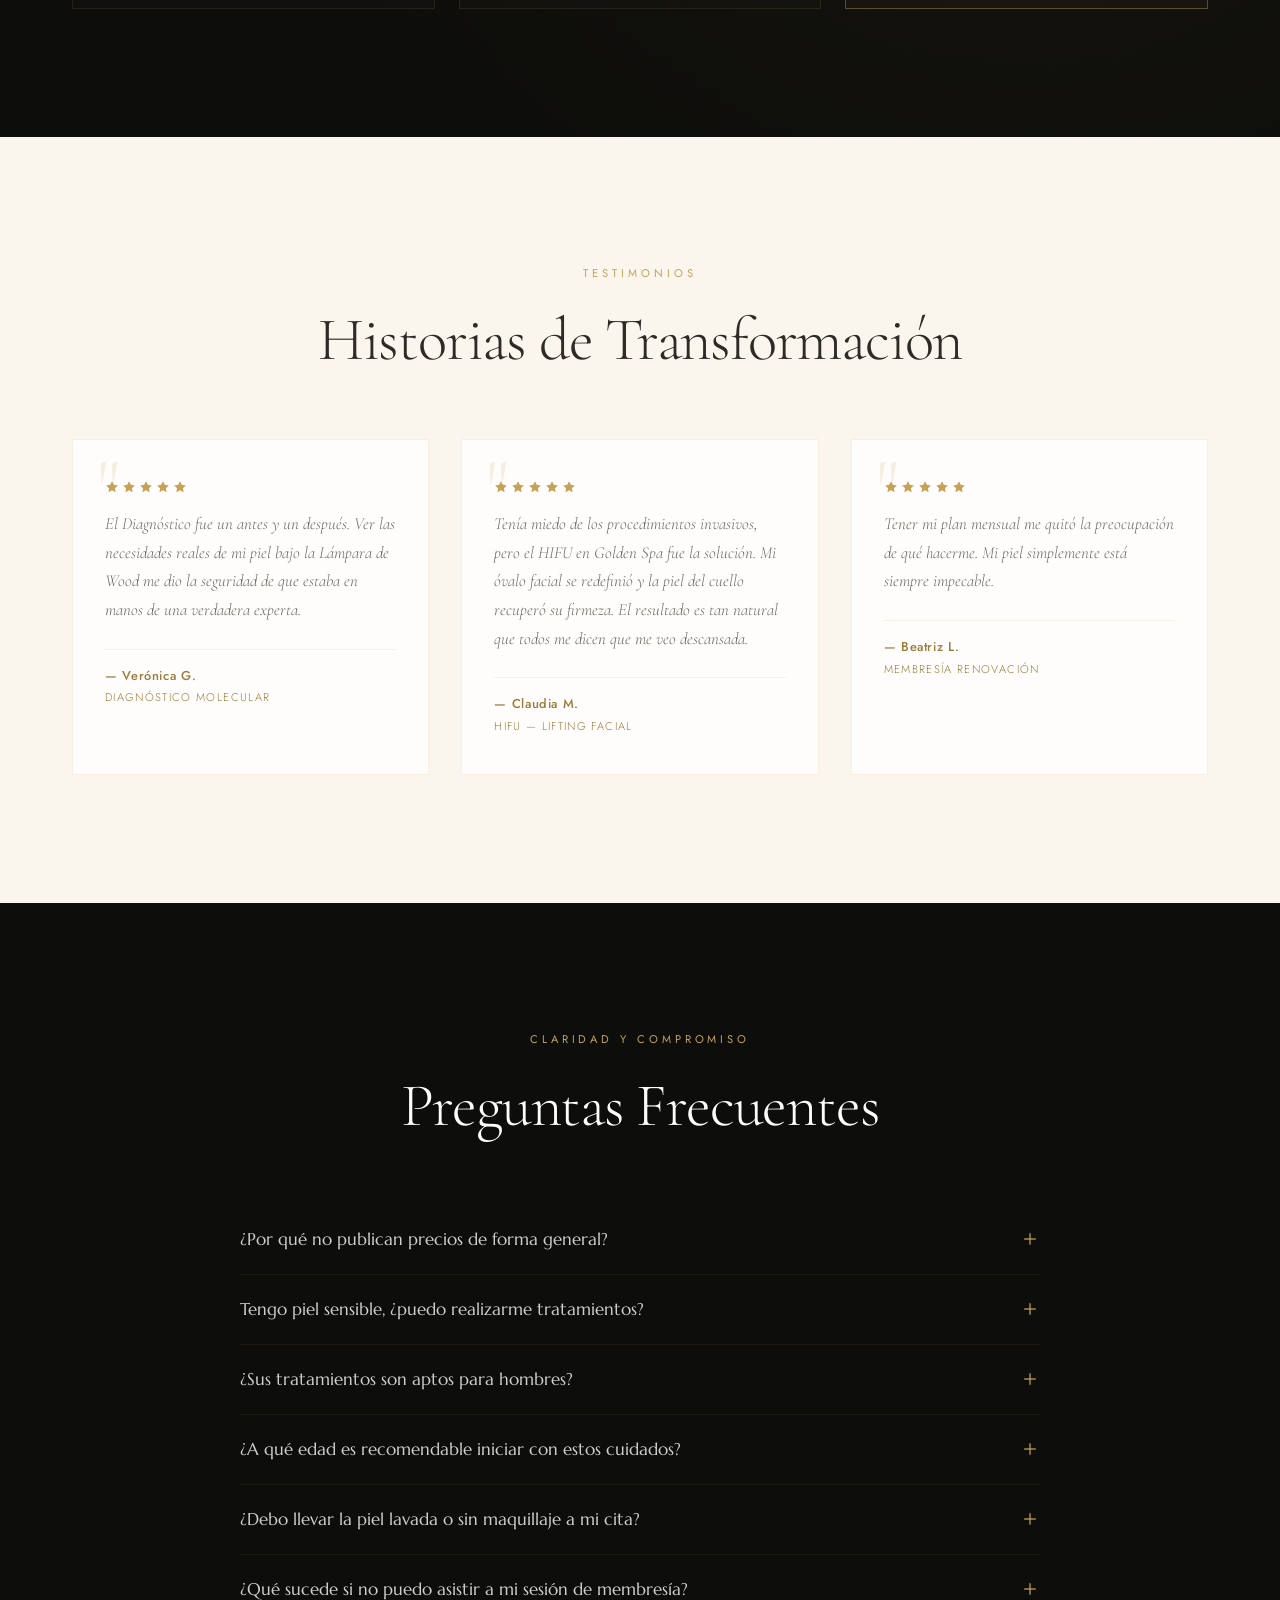
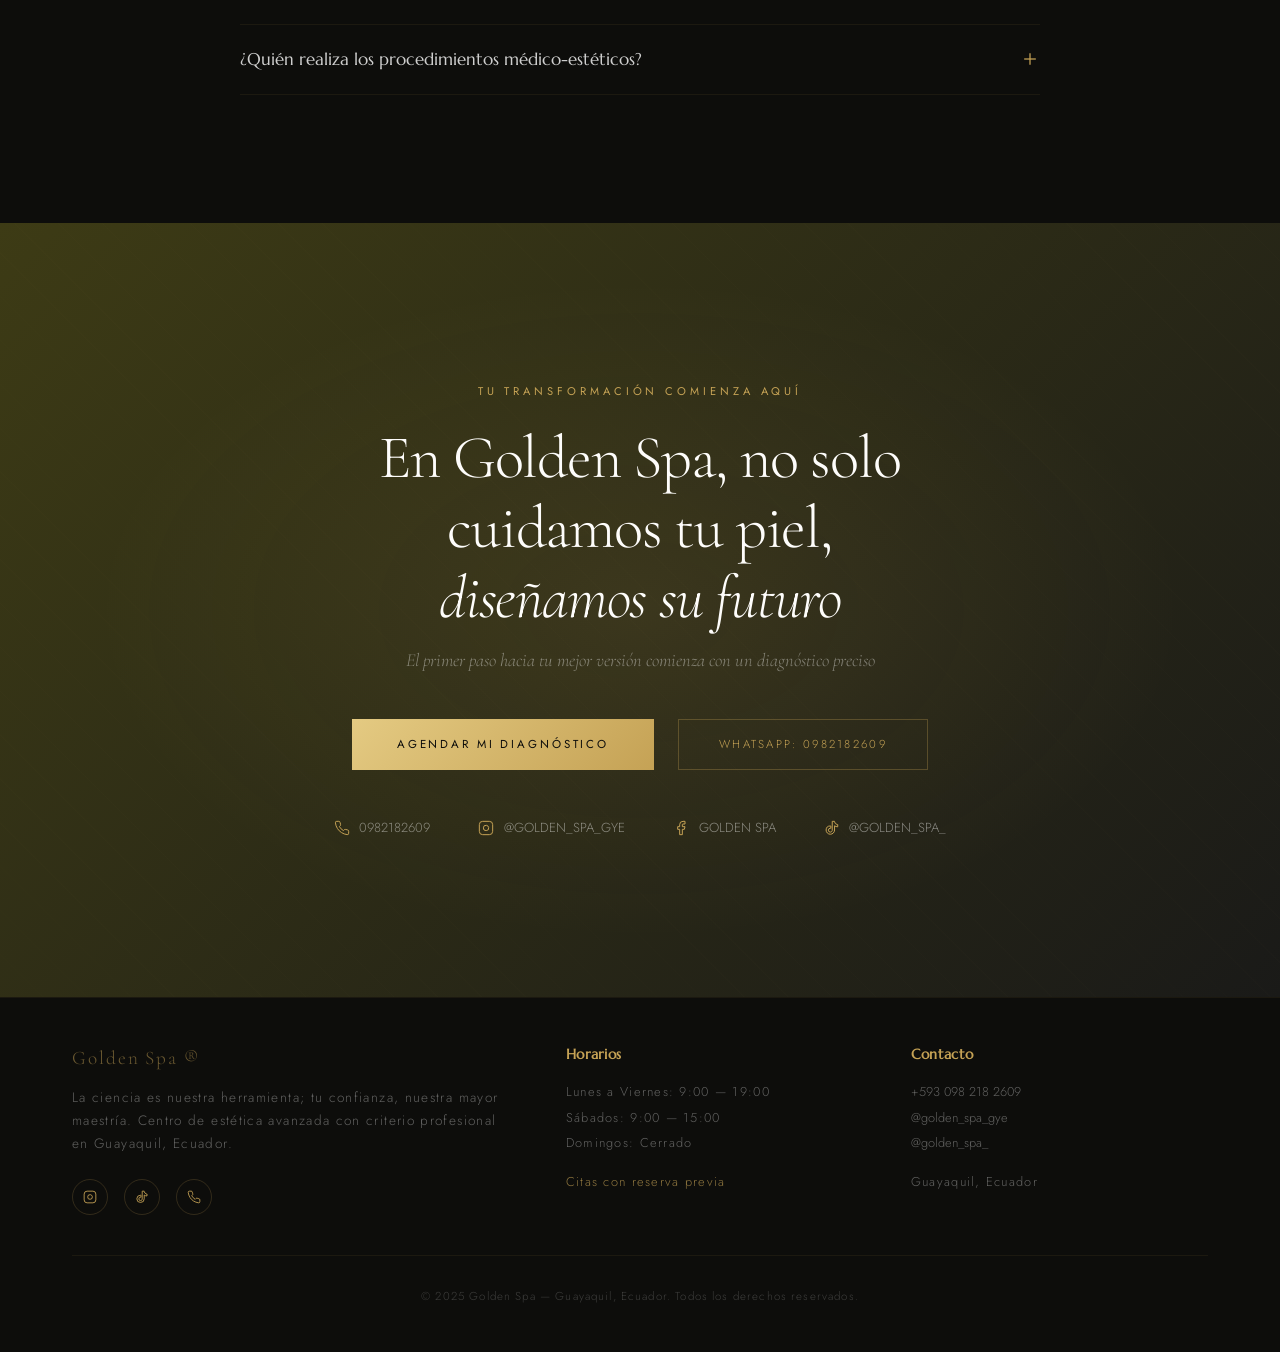
==== commit a66e2c55: "Eliminar puntos visuales y activar scroll obligatorio por secciones - Quitar navegación de puntos la" ====
--- a/index.html
+++ b/index.html
@@ -1680,59 +1680,23 @@
     stroke-width: 1.5;
   }
 
-  /* ===== SECTION DOTS (ESCRITORIO) ===== */
-  .section-dots {
-    position: fixed;
-    right: 1.8rem;
-    top: 50%;
-    transform: translateY(-50%);
-    z-index: 500;
-    display: flex;
-    flex-direction: column;
-    gap: 1rem;
-    align-items: center;
-  }
-  .section-dot {
-    width: 7px;
-    height: 7px;
-    border-radius: 50%;
-    background: transparent;
-    border: 1px solid rgba(197,162,85,0.4);
-    cursor: pointer;
-    transition: all 0.35s ease;
-    position: relative;
-    text-decoration: none;
-    display: block;
-    flex-shrink: 0;
-  }
-  .section-dot:hover,
-  .section-dot.active {
-    background: var(--gold);
-    border-color: var(--gold);
-    transform: scale(1.5);
-  }
-  .section-dot::after {
-    content: attr(data-label);
-    position: absolute;
-    right: calc(100% + 14px);
-    top: 50%;
-    transform: translateY(-50%);
-    font-family: 'Jost', sans-serif;
-    font-size: 0.58rem;
-    letter-spacing: 0.2em;
-    text-transform: uppercase;
-    color: var(--gold-light);
-    background: rgba(13,13,11,0.9);
-    padding: 0.28rem 0.65rem;
-    white-space: nowrap;
-    opacity: 0;
-    pointer-events: none;
-    transition: opacity 0.25s;
-  }
-  .section-dot:hover::after { opacity: 1; }
-  @media (max-width: 1100px) {
-    .section-dots { display: none; }
-  }
+  /* ===== SCROLL POR SECCIONES ===== */
+  html {
+    scroll-snap-type: y mandatory;
+    scrollbar-width: none;
+  }
+  html::-webkit-scrollbar { display: none; }
+  section {
+    scroll-snap-align: start;
+    scroll-snap-stop: always;
+    scroll-margin-top: 0;
+  }
+  footer {
+    scroll-snap-align: start;
+    scroll-snap-stop: always;
+  }
+  /* El trust-bar fluye junto al hero visualmente */
+  .trust-bar { scroll-snap-align: none; }
 
   /* ===== BARRA DE SECCIONES (MÓVIL) ===== */
   .section-tabs {
@@ -1888,18 +1852,7 @@
   </div>
 </nav>
 
-<!-- NAVEGACIÓN POR PUNTOS (ESCRITORIO) -->
-<nav class="section-dots" aria-label="Navegación por secciones">
-  <a href="#inicio" class="section-dot active" data-label="Inicio" aria-label="Ir a Inicio"></a>
-  <a href="#nosotros" class="section-dot" data-label="Nosotros" aria-label="Ir a Nosotros"></a>
-  <a href="#metodologia" class="section-dot" data-label="Metodología" aria-label="Ir a Metodología"></a>
-  <a href="#programas" class="section-dot" data-label="Programas" aria-label="Ir a Programas"></a>
-  <a href="#especialidades" class="section-dot" data-label="Especialidades" aria-label="Ir a Especialidades"></a>
-  <a href="#membresias" class="section-dot" data-label="Membresías" aria-label="Ir a Membresías"></a>
-  <a href="#contacto" class="section-dot" data-label="Contacto" aria-label="Ir a Contacto"></a>
-</nav>
-
-<!-- BARRA DE SECCIONES (MÓVIL) -->
+<!-- BARRA DE SECCIONES (MÓVIL / TABLET) -->
 <div class="section-tabs" id="sectionTabs" role="navigation" aria-label="Secciones de la página">
   <a href="#inicio" class="stab active">Inicio</a>
   <a href="#nosotros" class="stab">Nosotros</a>
@@ -2693,10 +2646,9 @@
     document.body.style.overflow = '';
   }
 
-  // Active nav link + section dots + mobile tabs highlighting on scroll
+  // Resaltar sección activa en nav y barra de pestañas
   const sections = document.querySelectorAll('section[id]');
   const navLinks = document.querySelectorAll('.nav-links a');
-  const sectionDots = document.querySelectorAll('.section-dot');
   const sectionStabs = document.querySelectorAll('.section-tabs .stab');
 
   function highlightNav() {
@@ -2710,14 +2662,10 @@
         navLinks.forEach(link => {
           link.classList.toggle('active', link.getAttribute('href') === href);
         });
-        sectionDots.forEach(dot => {
-          dot.classList.toggle('active', dot.getAttribute('href') === href);
-        });
         sectionStabs.forEach(tab => {
-          tab.classList.toggle('active', tab.getAttribute('href') === href);
-          if (tab.getAttribute('href') === href) {
-            tab.scrollIntoView({ inline: 'nearest', behavior: 'smooth' });
-          }
+          const isActive = tab.getAttribute('href') === href;
+          tab.classList.toggle('active', isActive);
+          if (isActive) tab.scrollIntoView({ inline: 'nearest', behavior: 'smooth' });
         });
       }
     });
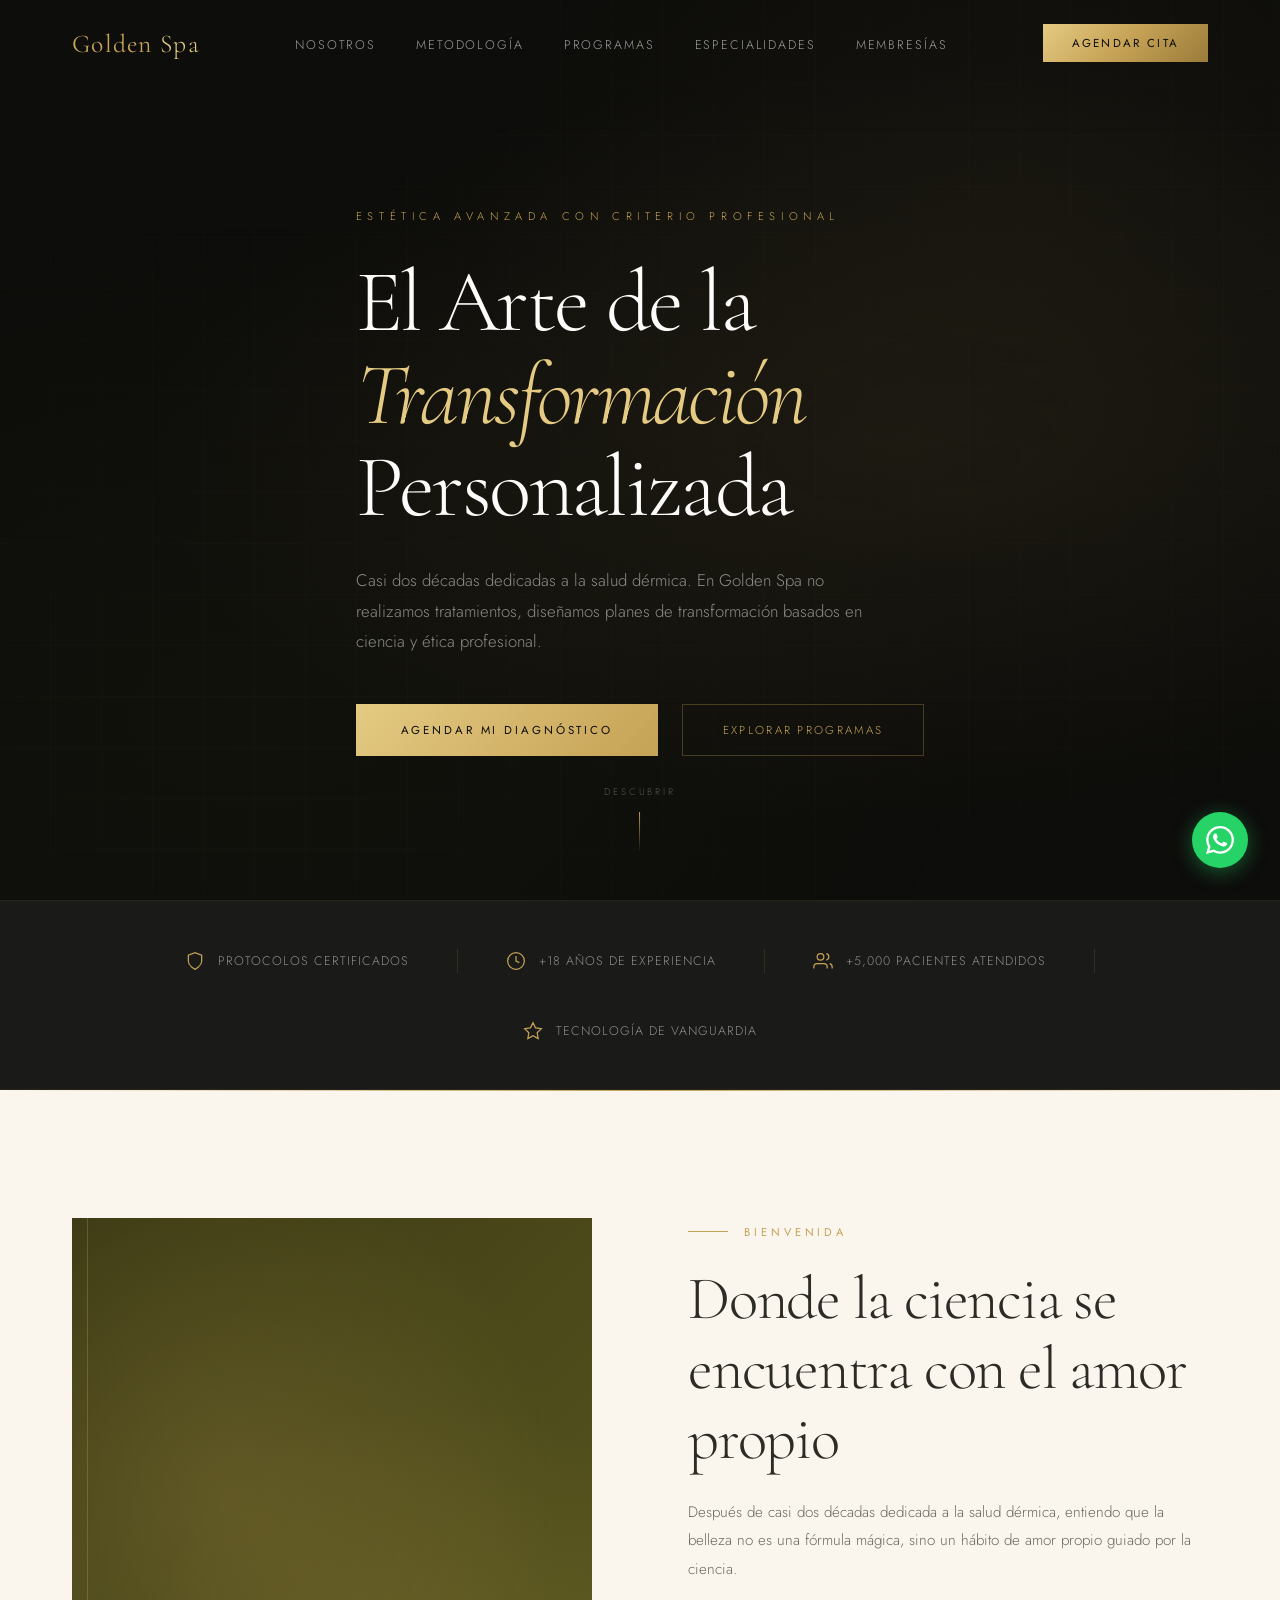
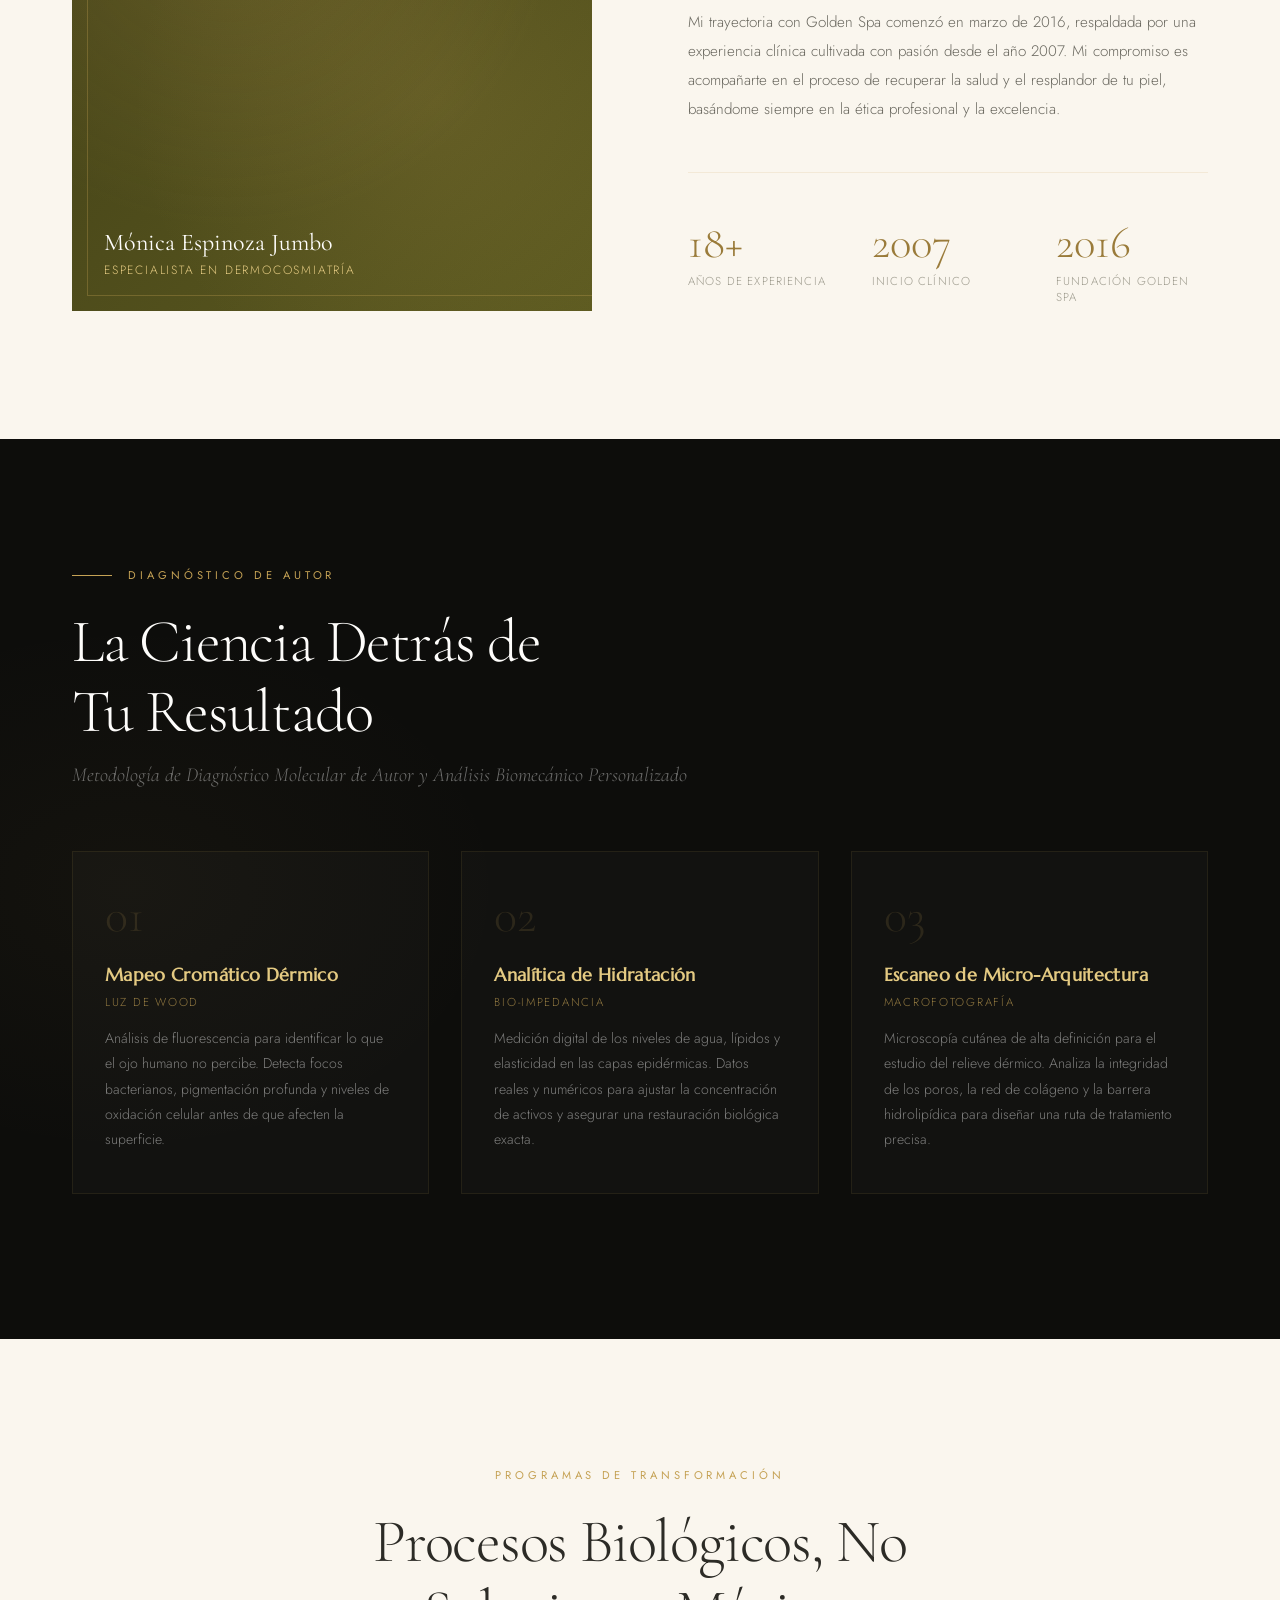
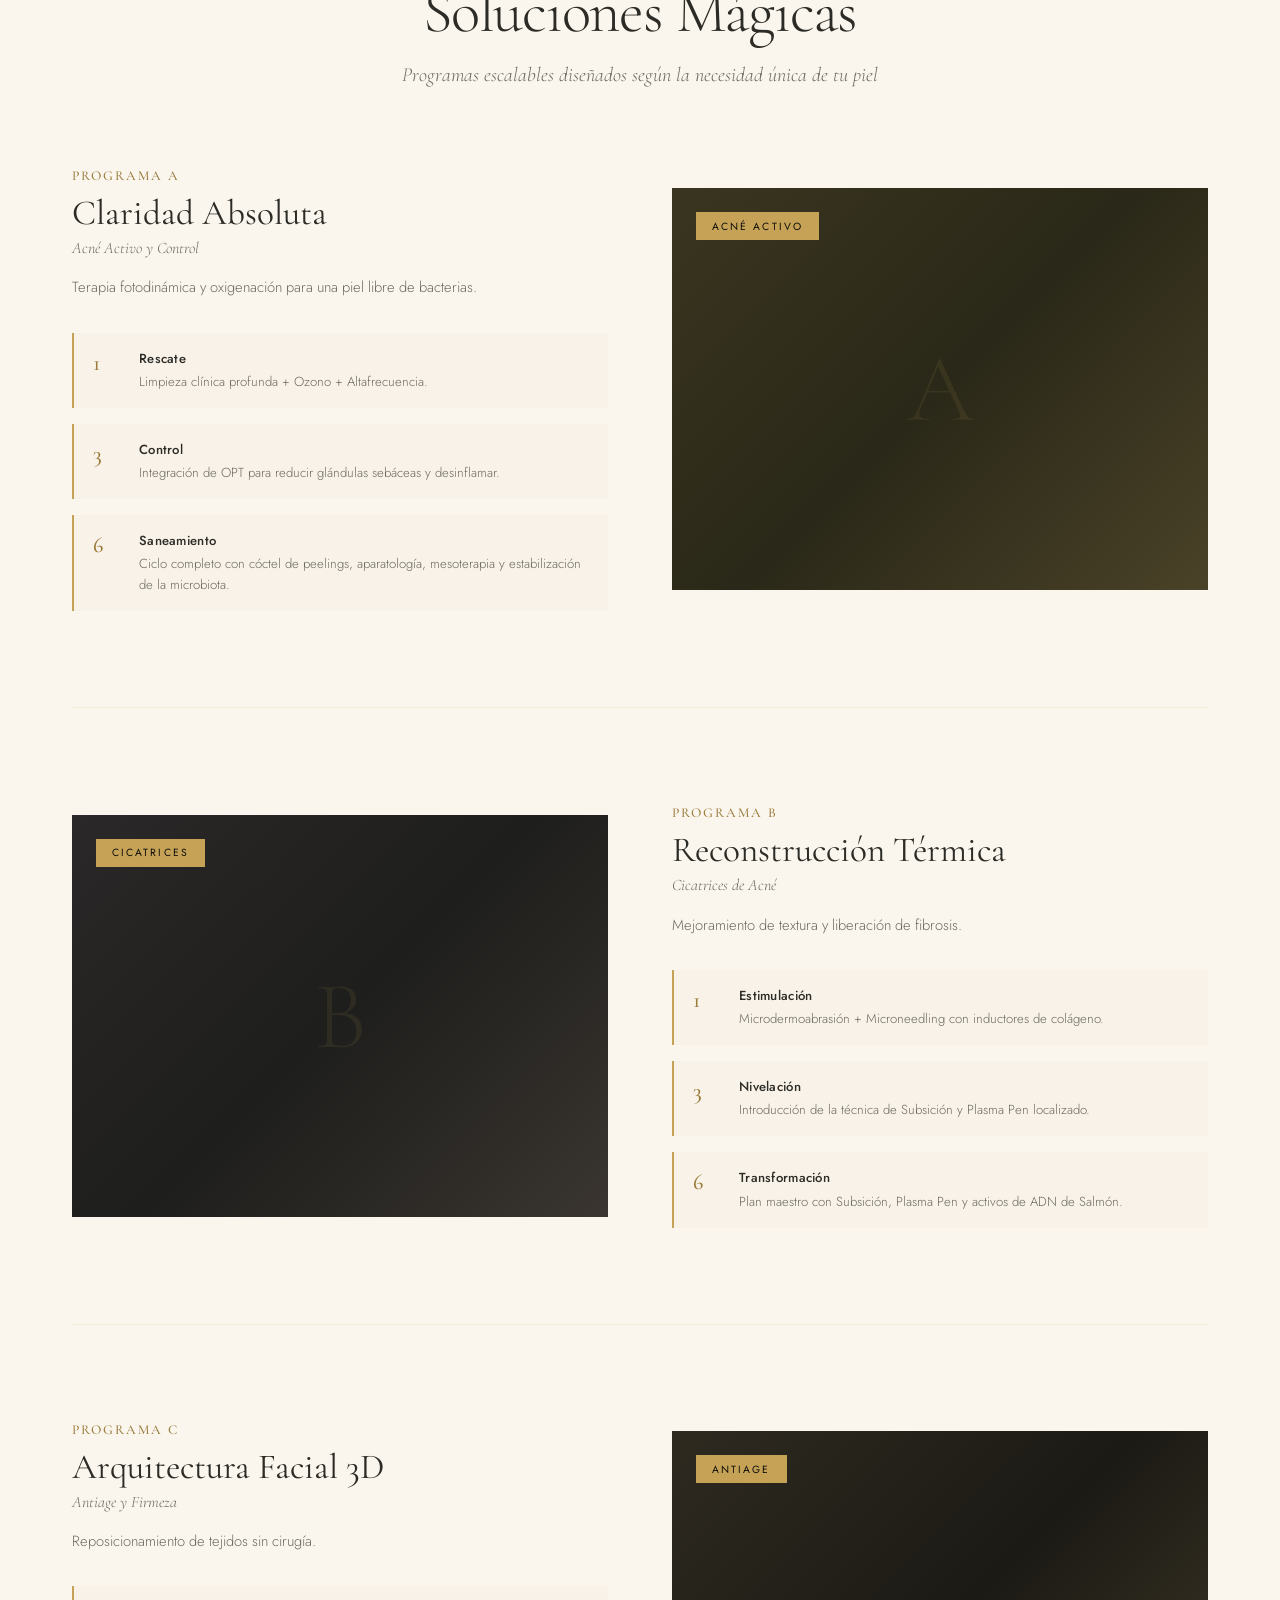
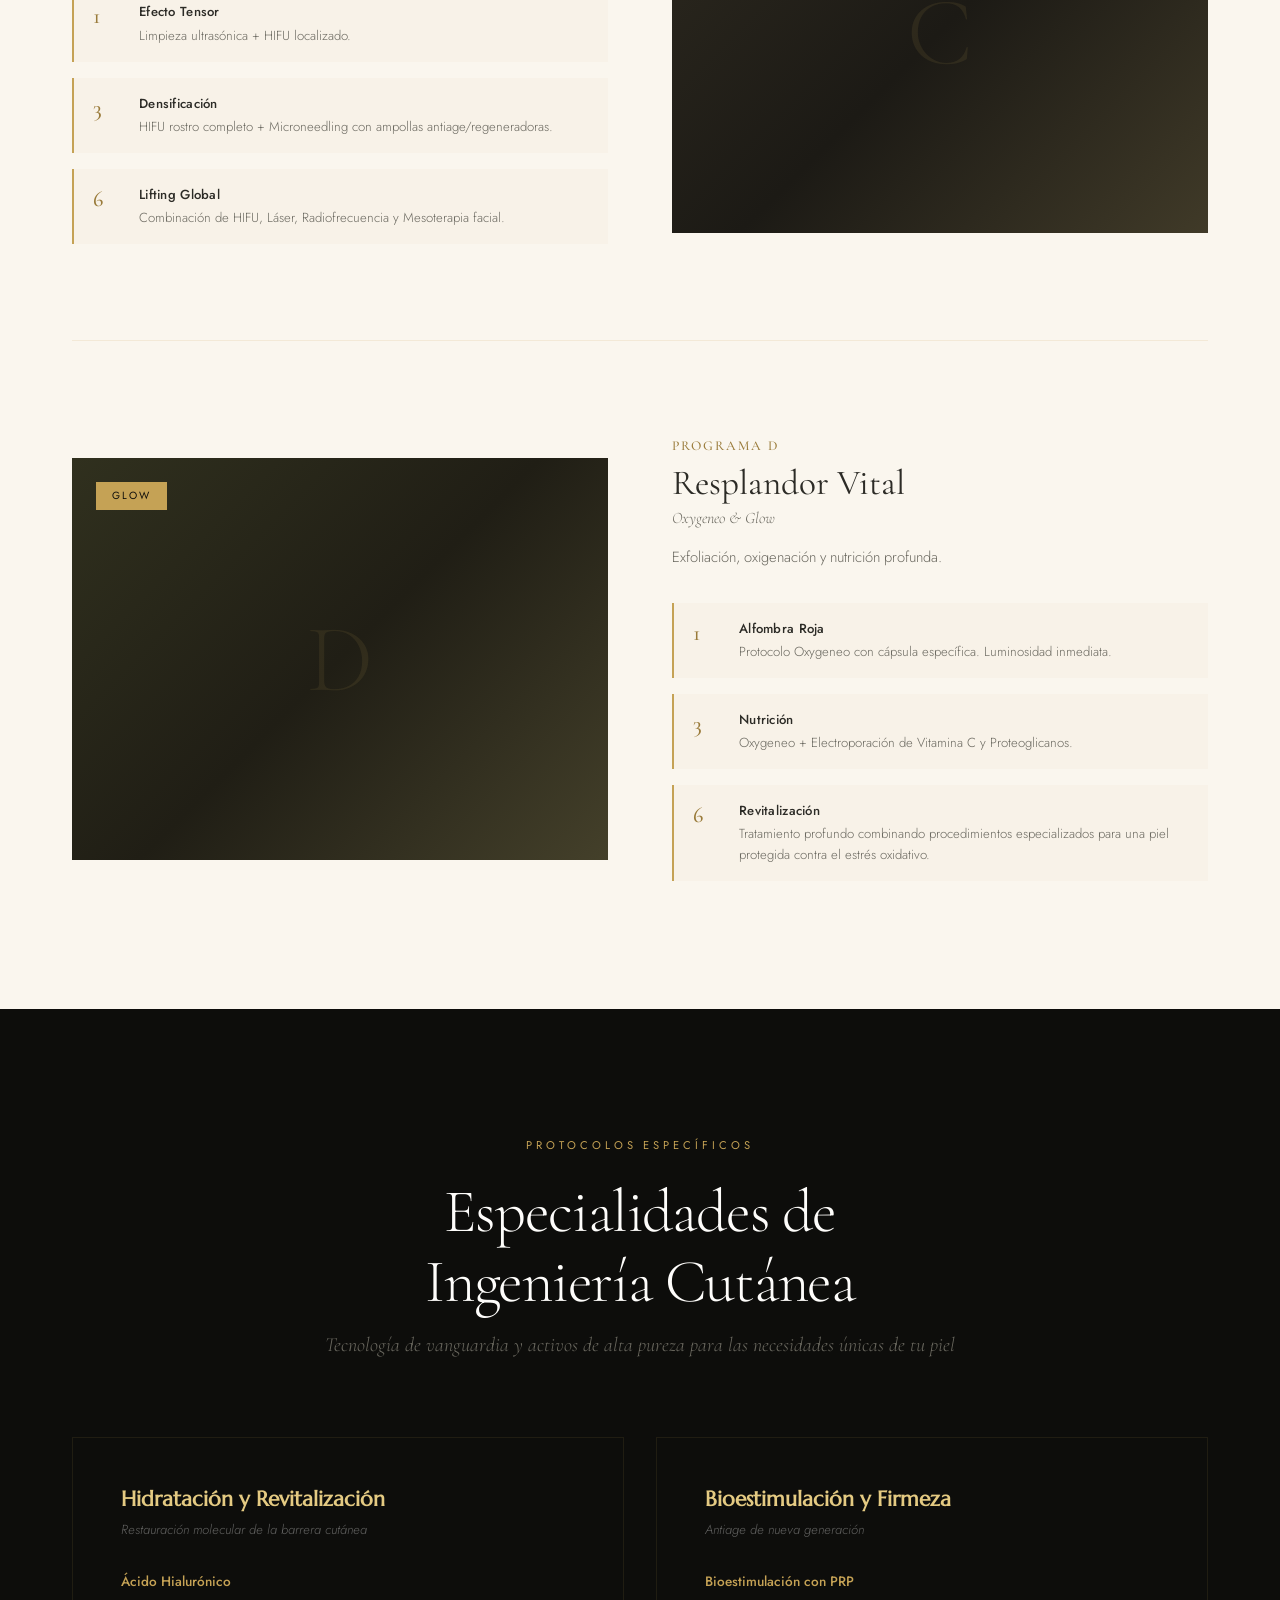
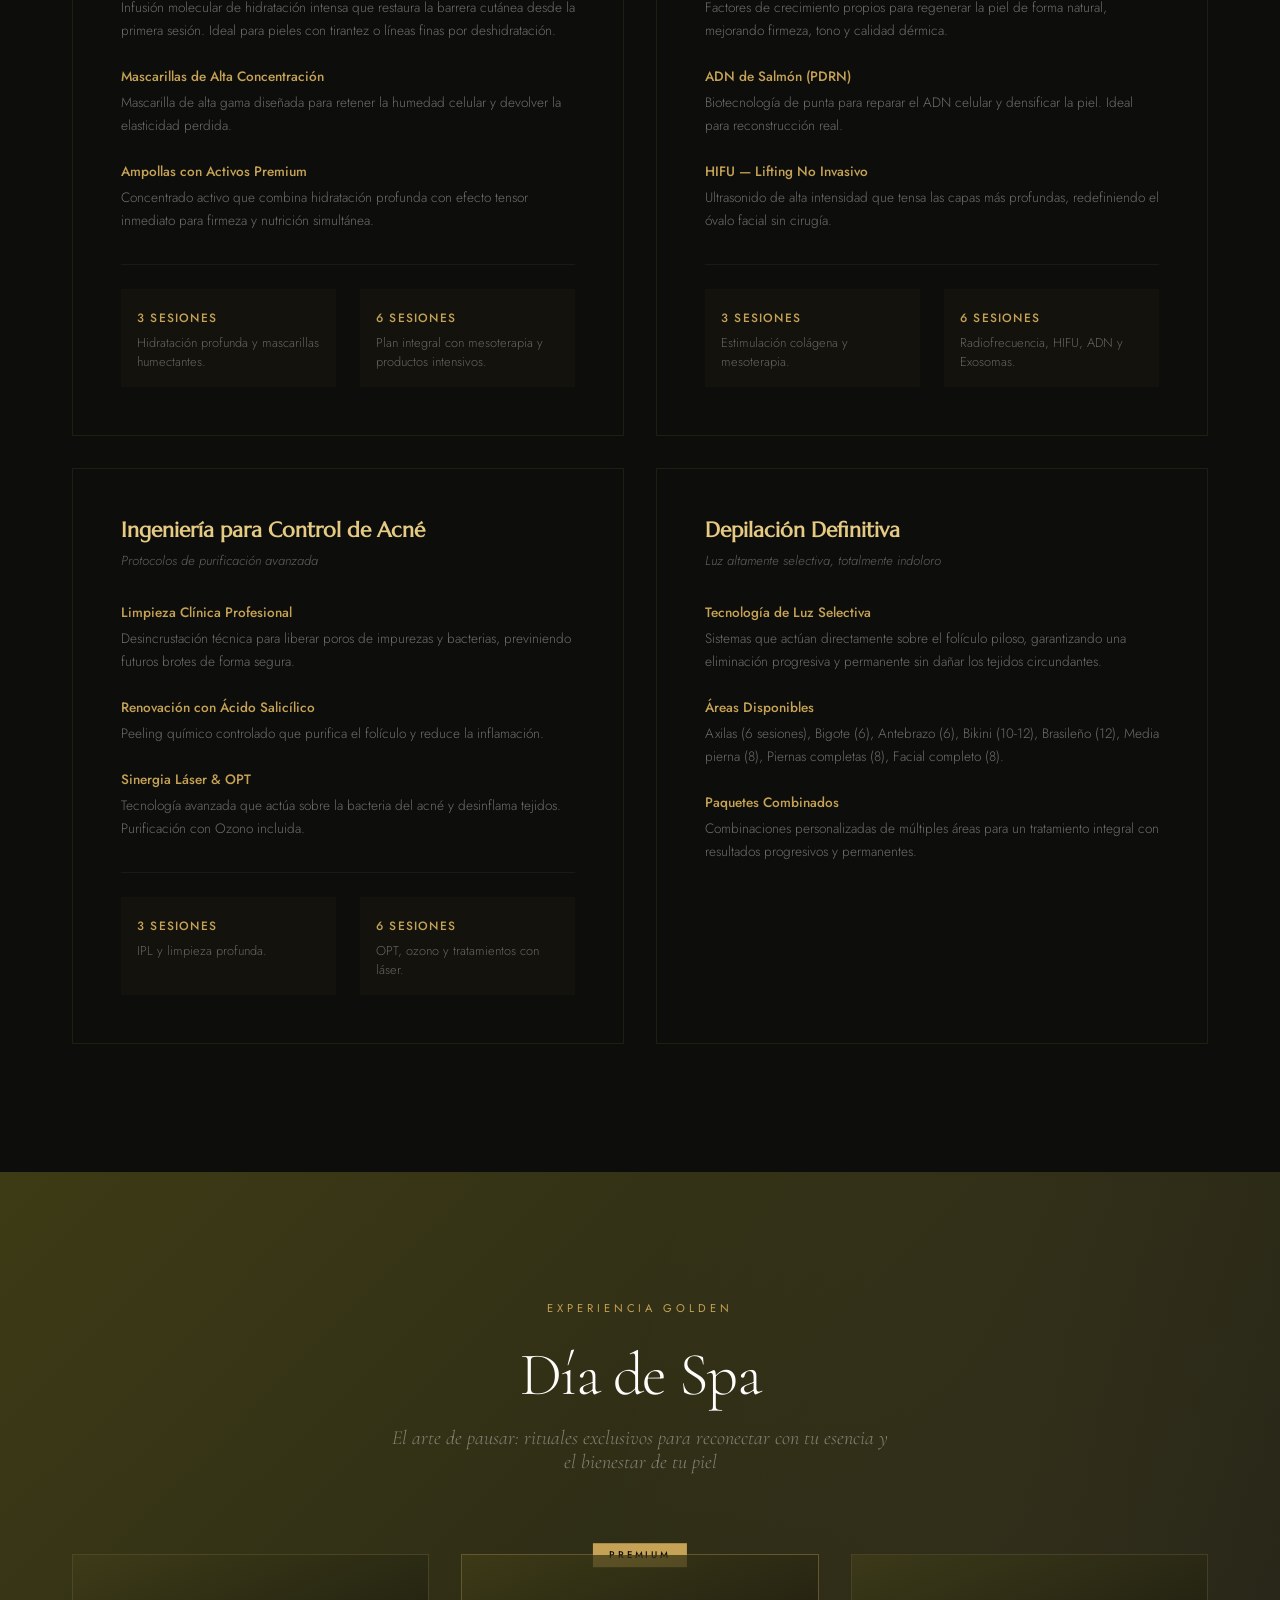
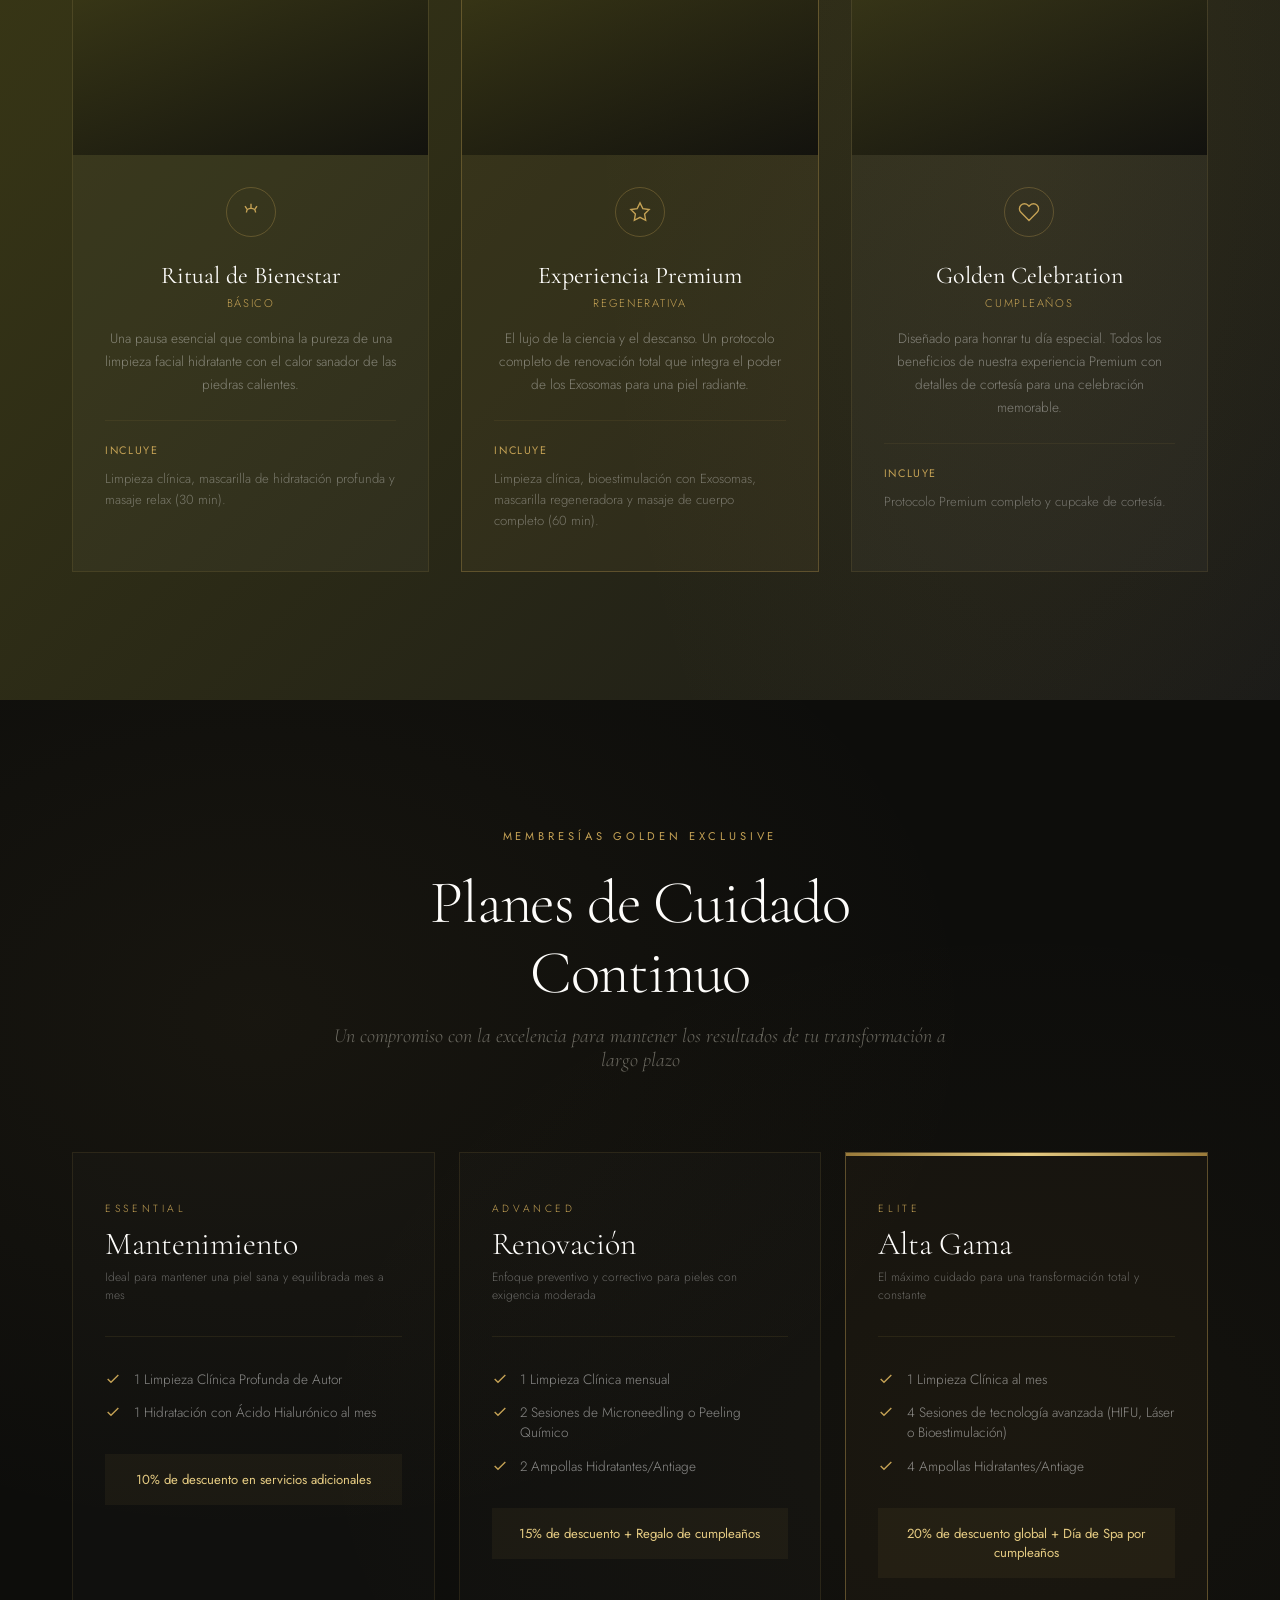
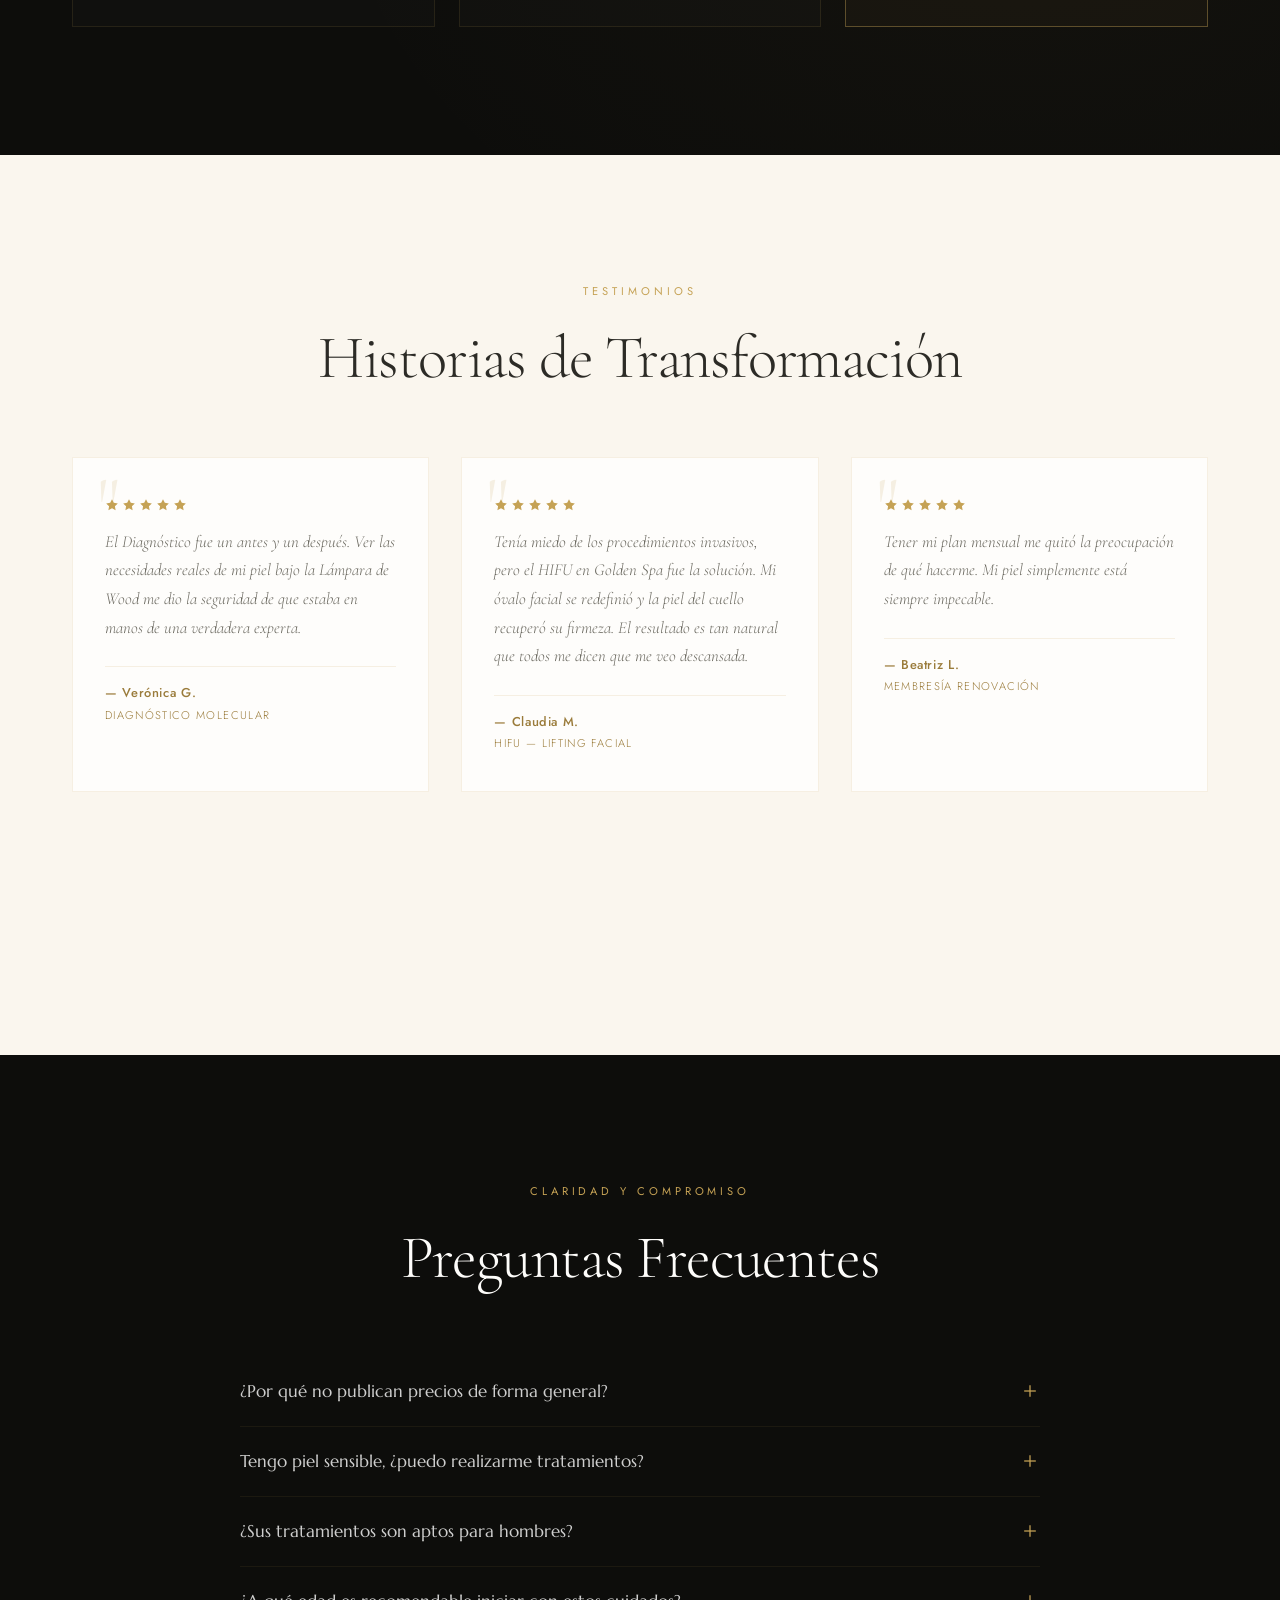
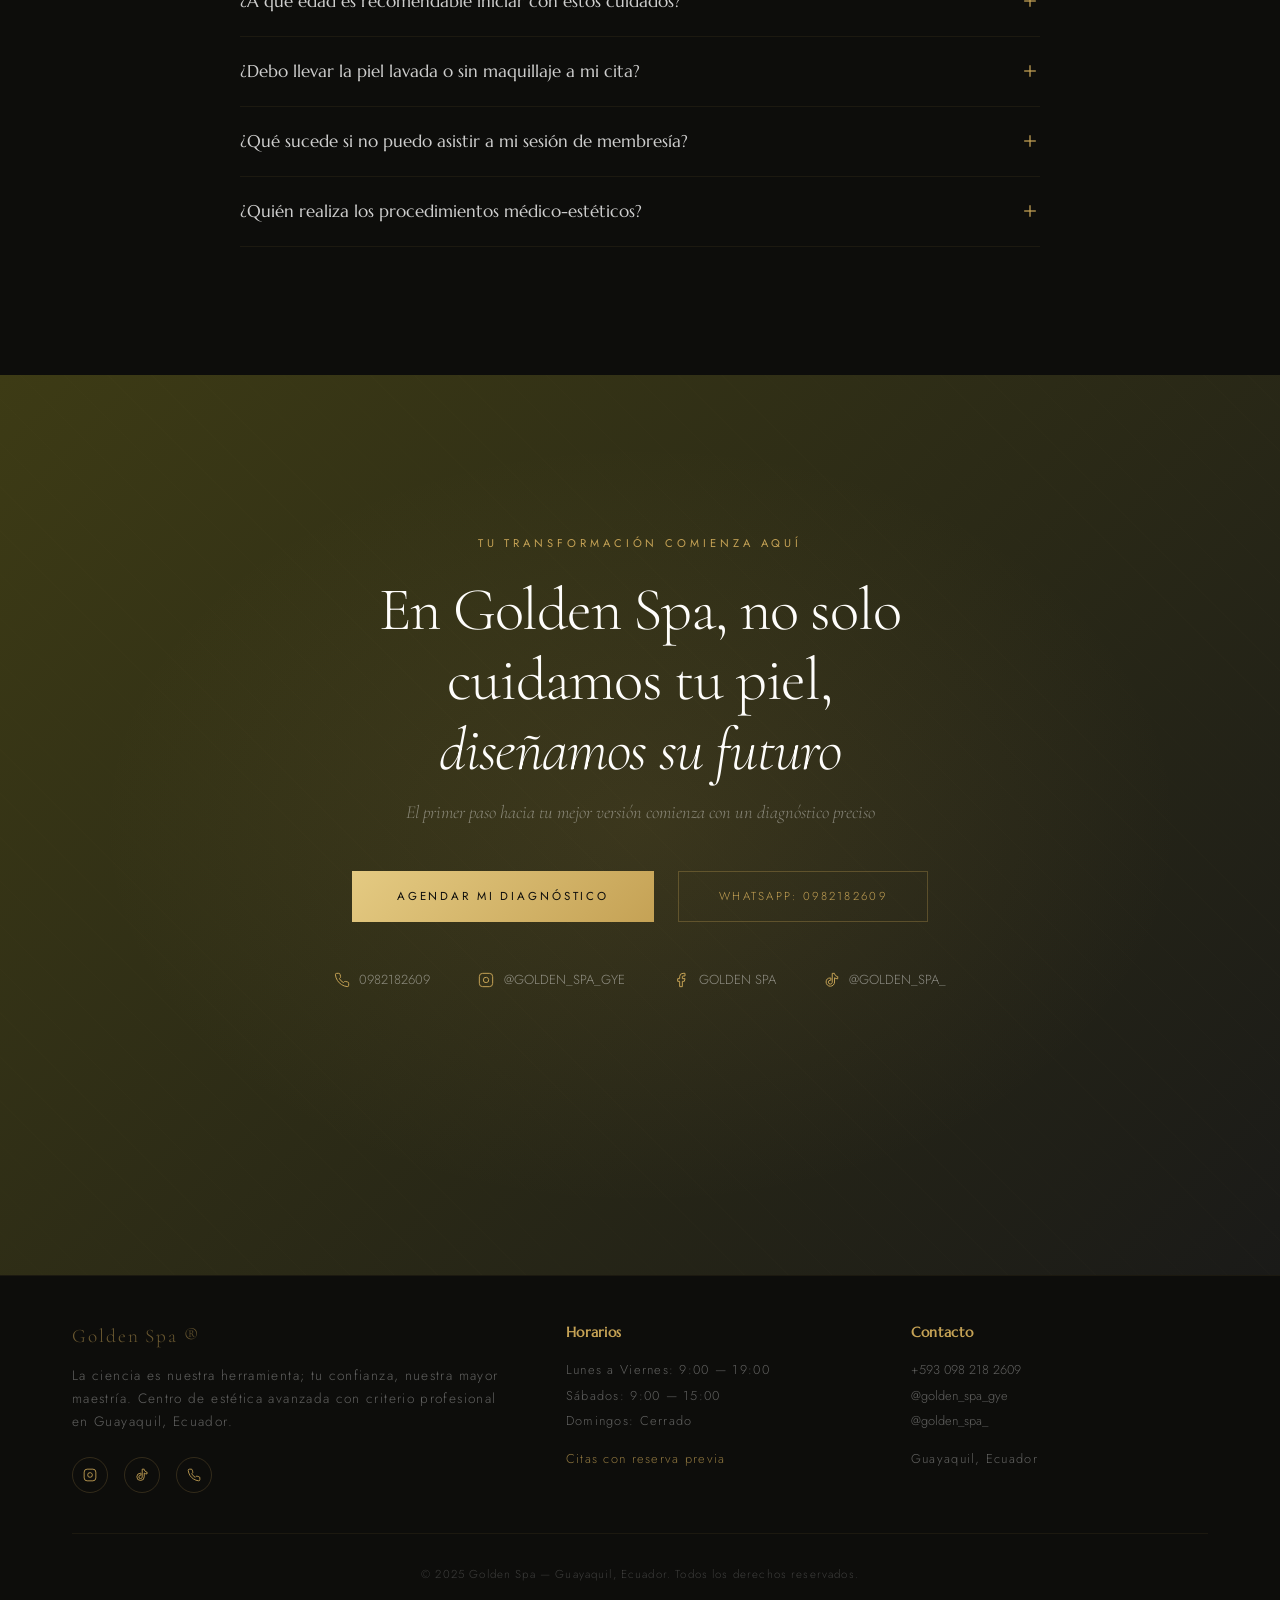
==== commit 44e564ef: "Forzar cada sección a pantalla completa con min-height: 100vh Cada section ahora ocupa al menos un v" ====
--- a/index.html
+++ b/index.html
@@ -1684,18 +1684,22 @@
   html {
     scroll-snap-type: y mandatory;
     scrollbar-width: none;
+    overflow-y: scroll;
   }
   html::-webkit-scrollbar { display: none; }
+
+  /* Cada sección ocupa al menos una pantalla completa */
   section {
+    min-height: 100vh;
     scroll-snap-align: start;
     scroll-snap-stop: always;
-    scroll-margin-top: 0;
-  }
+  }
+
   footer {
     scroll-snap-align: start;
     scroll-snap-stop: always;
   }
-  /* El trust-bar fluye junto al hero visualmente */
+  /* El trust-bar fluye con el hero, sin punto de snap propio */
   .trust-bar { scroll-snap-align: none; }
 
   /* ===== BARRA DE SECCIONES (MÓVIL) ===== */
